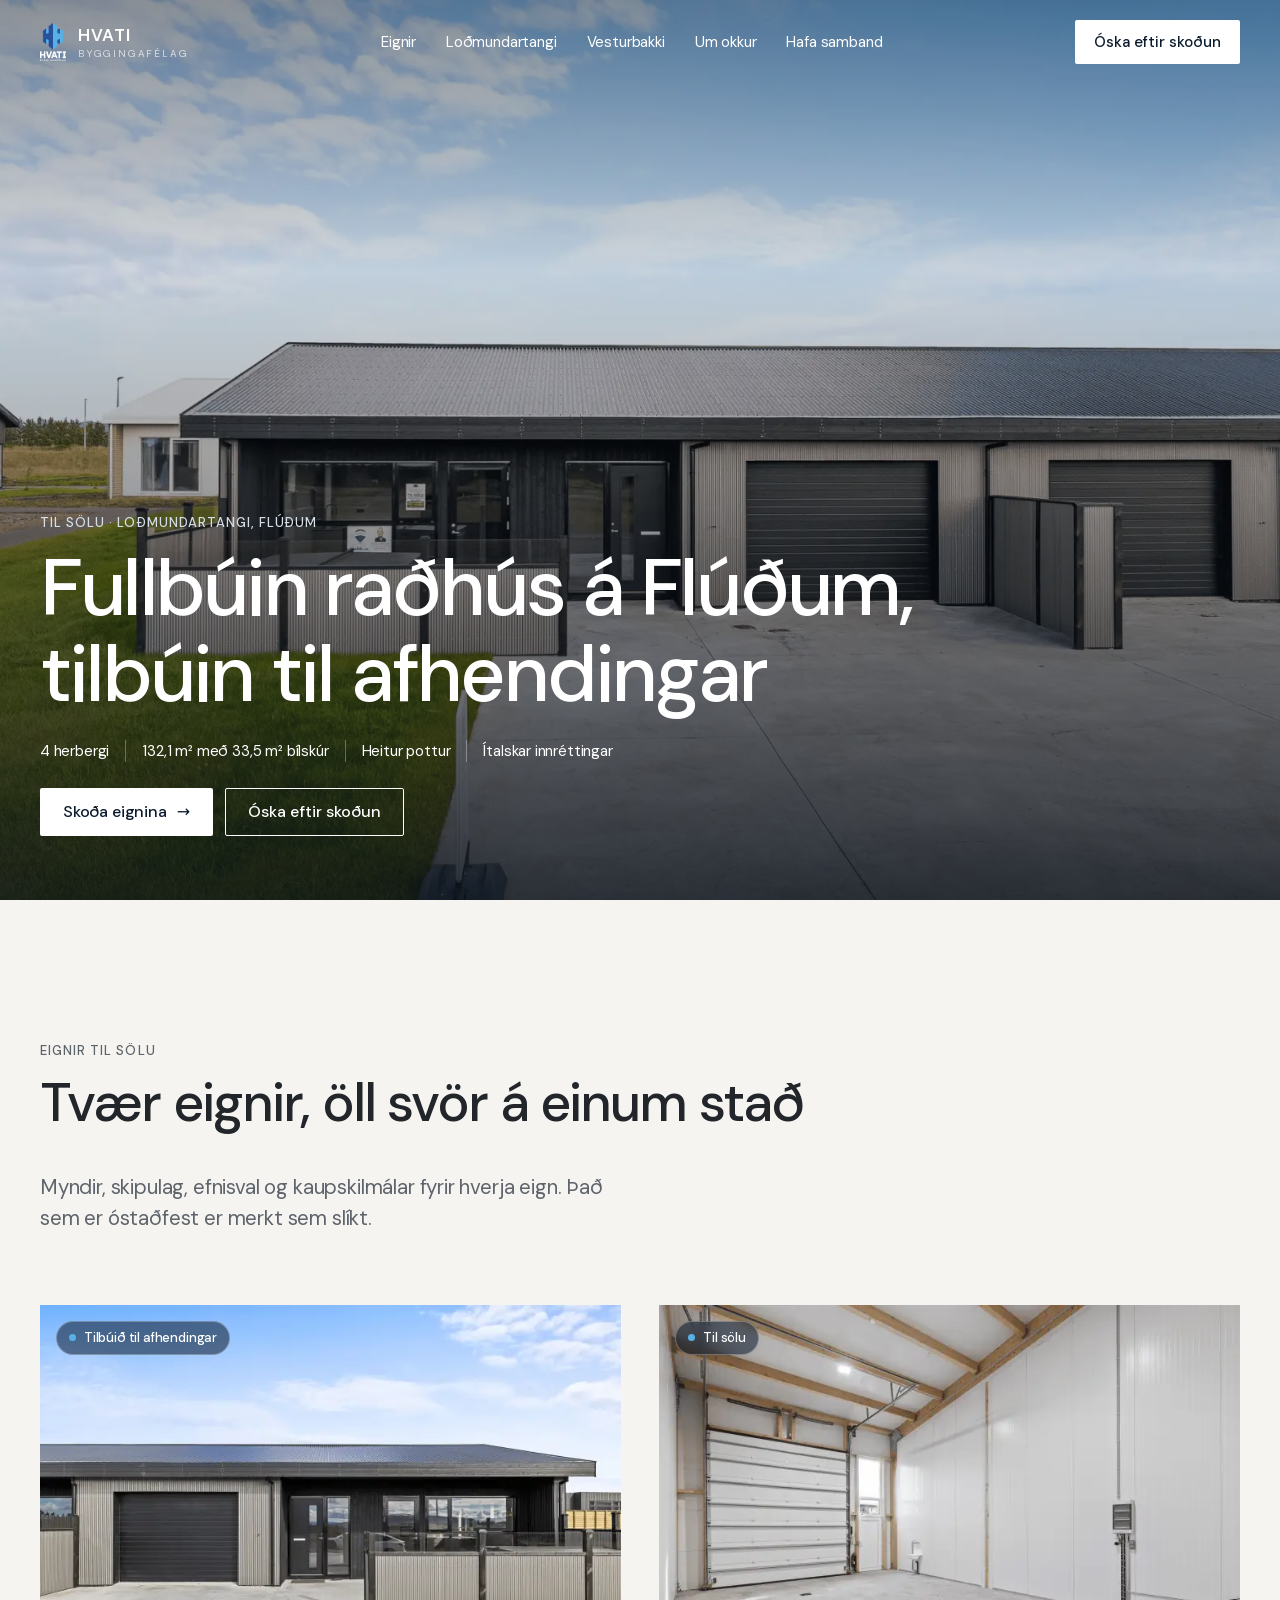
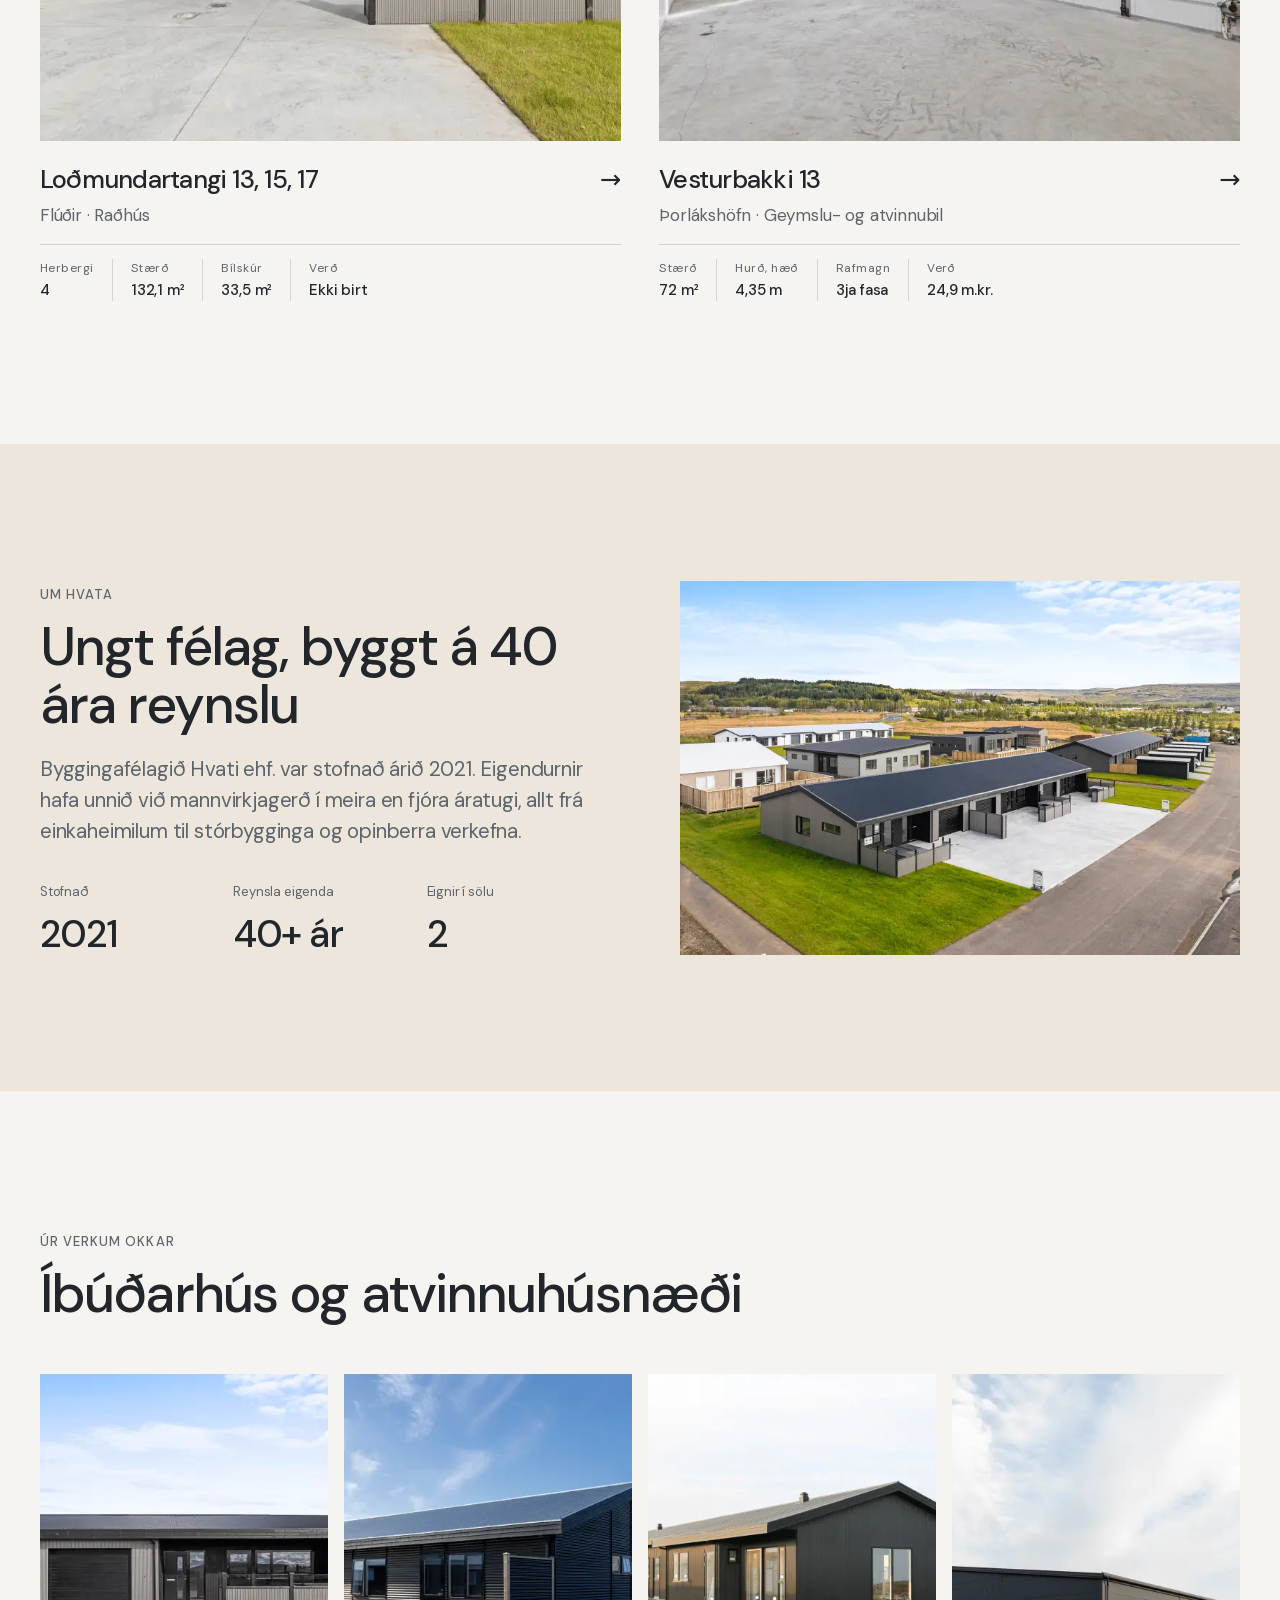
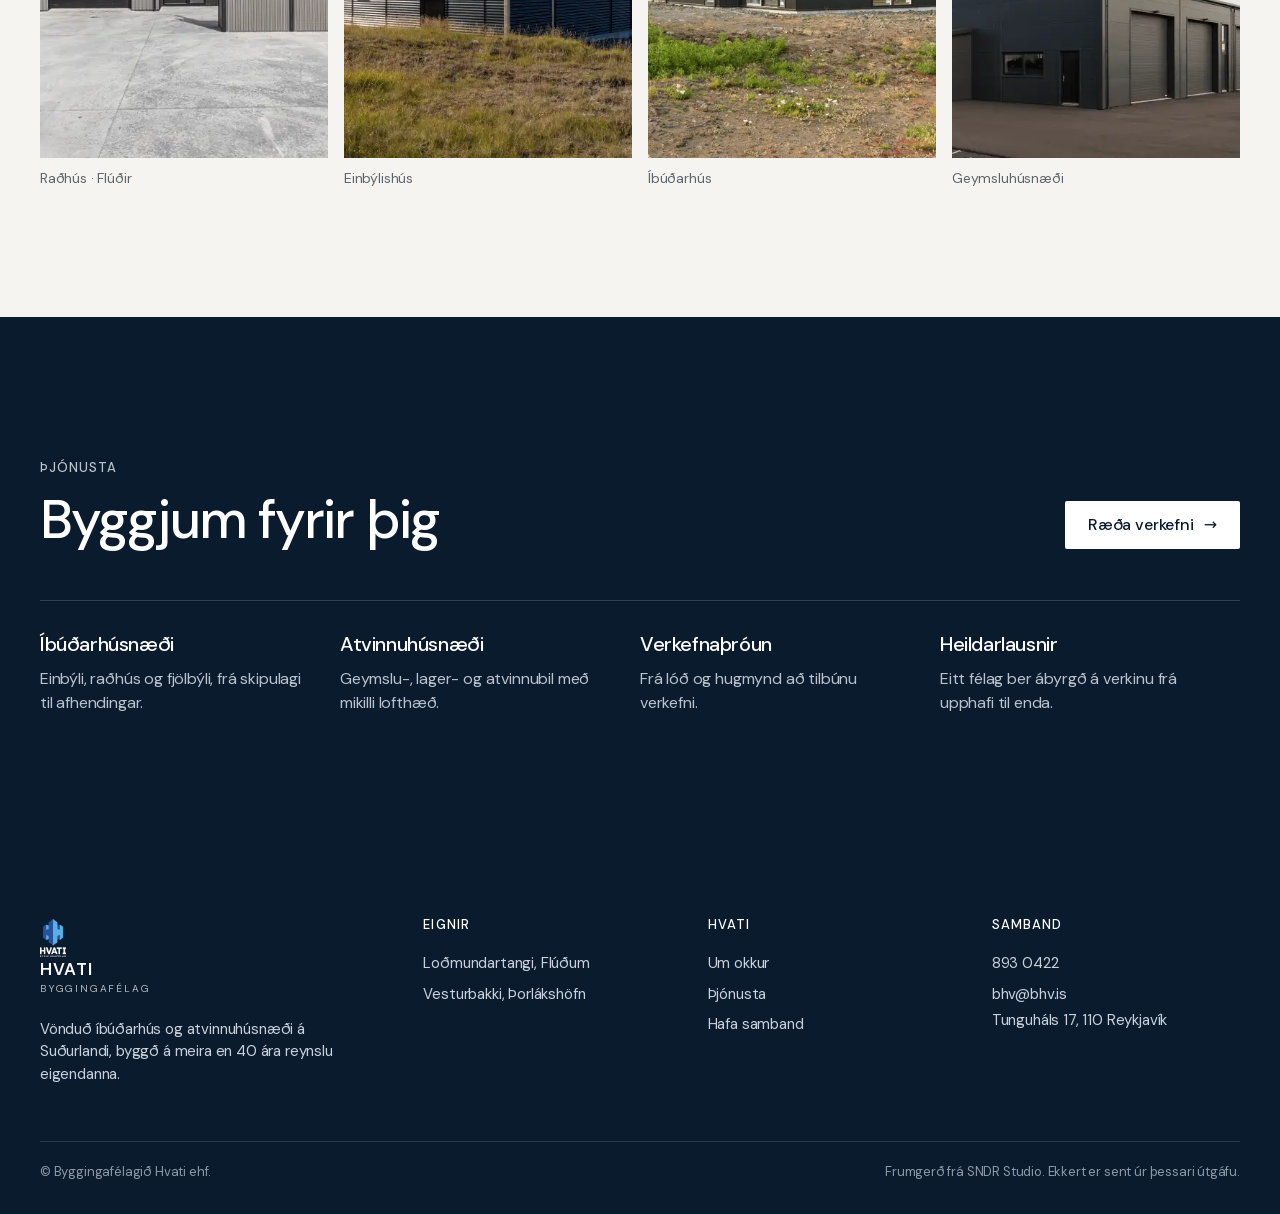
==== index.html @ 600dba62 "Deploy 23906bf (noindex preview)" ====
<!doctype html>
<html lang="is" class="no-js">
<head>
<meta charset="utf-8">
<meta name="viewport" content="width=device-width, initial-scale=1">
<title>Byggingafélagið Hvati | Raðhús á Flúðum og atvinnubil í Þorlákshöfn</title>
<meta name="description" content="Fullbúin raðhús á Flúðum, tilbúin til afhendingar, og geymslu- og atvinnubil í Þorlákshöfn. Byggingafélagið Hvati byggir á meira en 40 ára reynslu.">
<meta name="robots" content="noindex, nofollow">
<meta name="theme-color" content="#0B1B2E">
<link rel="icon" href="favicon.png">
<link rel="preload" href="fonts/dmsans.woff2" as="font" type="font/woff2" crossorigin>
<script>(function () {
  var root = document.documentElement;
  function set(v) { if (root.getAttribute('data-input') !== v) root.setAttribute('data-input', v); }
  addEventListener('pointerdown', function () { set('pointer'); }, true);
  addEventListener('keydown', function (e) {
    if (e.key === 'Shift' || e.key === 'Control' || e.key === 'Alt' || e.key === 'Meta') return;
    set('key');
  }, true);
})();</script>
<link rel="stylesheet" href="assets/site.css">
<script src="assets/site.js" defer></script>
</head>
<body>
<a class="skip" href="#main">Fara í efni</a>
<header class="hdr">
  <div class="wrap">
    <a class="brand" href="" aria-label="Byggingafélagið Hvati, forsíða"><img src="img/logo.png" width="26" height="38" alt=""><div><b>HVATI</b><span>BYGGINGAFÉLAG</span></div></a>
    <nav class="nav" aria-label="Aðalvalmynd"><a href="#eignir">Eignir</a><a href="lodmundartangi/">Loðmundartangi</a><a href="vesturbakki/">Vesturbakki</a><a href="#um">Um okkur</a><a href="hafa-samband/">Hafa samband</a></nav>
    <button class="btn btn--primary hdr-cta" type="button" data-request="">Óska eftir skoðun</button>
    <button class="burger" type="button" aria-label="Opna valmynd" aria-expanded="false" aria-controls="menu"><i></i></button>
  </div>
</header>
<div class="menu" id="menu" tabindex="-1" role="dialog" aria-modal="true" aria-label="Valmynd">
  <button class="close" type="button" aria-label="Loka valmynd">×</button>
  <a href="#eignir">Eignir</a>
  <a href="lodmundartangi/">Loðmundartangi</a>
  <a href="vesturbakki/">Vesturbakki</a>
  <a href="#um">Um okkur</a>
  <a href="hafa-samband/">Hafa samband</a>
  <button class="btn btn--light" type="button" data-request="">Óska eftir skoðun <span class="arr" aria-hidden="true">→</span></button>
</div>
<main id="main">
  <section class="hero">
    <div class="hero__img"><img src="img/lod-front-air.webp" srcset="img/lod-front-air-800.webp 800w, img/lod-front-air.webp 1600w" sizes="100vw" width="1600" height="1067" alt="Raðhúsin við Loðmundartanga á Flúðum, séð úr lofti" fetchpriority="high"></div>
    <div class="wrap">
      <p class="eyebrow rise">Til sölu · Loðmundartangi, Flúðum</p>
      <h1 class="title t-xl rise">Fullbúin raðhús á Flúðum, tilbúin til afhendingar</h1>
      <ul class="facts rise"><li>4 herbergi</li><li>132,1 m² með 33,5 m² bílskúr</li><li>Heitur pottur</li><li>Ítalskar innréttingar</li></ul>
      <div class="ctas rise"><a class="btn btn--light" href="lodmundartangi/">Skoða eignina <span class="arr" aria-hidden="true">→</span></a><button class="btn btn--line" type="button" data-request="lod">Óska eftir skoðun</button></div>
    </div>
  </section>

  <section class="section" id="eignir">
    <div class="wrap">
      <div class="head" data-reveal><div><p class="eyebrow">Eignir til sölu</p><h2 class="title t-l">Tvær eignir, öll svör á einum stað</h2></div><p class="lede" style="max-width:28em">Myndir, skipulag, efnisval og kaupskilmálar fyrir hverja eign. Það sem er óstaðfest er merkt sem slíkt.</p></div>
      <div class="cards">
        <a class="card" href="lodmundartangi/" data-reveal>
          <div class="card__img"><img src="img/lod-front.webp" srcset="img/lod-front-800.webp 800w, img/lod-front.webp 1600w" sizes="(min-width:900px) 50vw, 100vw" width="1600" height="1067" alt="Framhlið raðhúsanna við Loðmundartanga" loading="lazy" decoding="async"><span class="status">Tilbúið til afhendingar</span></div>
          <h3>Loðmundartangi 13, 15, 17 <span class="arr" aria-hidden="true">→</span></h3><p class="where">Flúðir · Raðhús</p>
          <dl class="factrow"><div><dt>Herbergi</dt><dd>4</dd></div><div><dt>Stærð</dt><dd>132,1 m²</dd></div><div><dt>Bílskúr</dt><dd>33,5 m²</dd></div><div><dt>Verð</dt><dd>Ekki birt</dd></div></dl>
        </a>
        <a class="card" href="vesturbakki/" data-reveal>
          <div class="card__img"><img src="img/vest-door.webp" srcset="img/vest-door-800.webp 800w, img/vest-door.webp 1600w" sizes="(min-width:900px) 50vw, 100vw" width="1600" height="1067" alt="Rýmið í Vesturbakka 13 með innkeyrsluhurð" loading="lazy" decoding="async"><span class="status">Til sölu</span></div>
          <h3>Vesturbakki 13 <span class="arr" aria-hidden="true">→</span></h3><p class="where">Þorlákshöfn · Geymslu- og atvinnubil</p>
          <dl class="factrow"><div><dt>Stærð</dt><dd>72 m²</dd></div><div><dt>Hurð, hæð</dt><dd>4,35 m</dd></div><div><dt>Rafmagn</dt><dd>3ja fasa</dd></div><div><dt>Verð</dt><dd>24,9 m.kr.</dd></div></dl>
        </a>
      </div>
    </div>
  </section>

  <section class="section section--sand" id="um">
    <div class="wrap split">
      <div data-reveal>
        <p class="eyebrow">Um Hvata</p>
        <h2 class="title t-l" style="margin:12px 0 20px">Ungt félag, byggt á 40 ára reynslu</h2>
        <p class="lede">Byggingafélagið Hvati ehf. var stofnað árið 2021. Eigendurnir hafa unnið við mannvirkjagerð í meira en fjóra áratugi, allt frá einkaheimilum til stórbygginga og opinberra verkefna.</p>
        <dl class="stats"><div><dt>Stofnað</dt><dd>2021</dd></div><div><dt>Reynsla eigenda</dt><dd>40+ ár</dd></div><div><dt>Eignir í sölu</dt><dd>2</dd></div></dl>
      </div>
      <div data-reveal><img src="img/lod-row-air.webp" srcset="img/lod-row-air-800.webp 800w, img/lod-row-air.webp 1600w" sizes="(min-width:900px) 50vw, 100vw" width="1600" height="1067" alt="Raðhúsaröðin við Loðmundartanga og Flúðir í bakgrunni" loading="lazy" decoding="async"></div>
    </div>
  </section>

  <section class="section">
    <div class="wrap">
      <div class="head" data-reveal><div><p class="eyebrow">Úr verkum okkar</p><h2 class="title t-l">Íbúðarhús og atvinnuhúsnæði</h2></div></div>
      <div class="strip">
        <figure data-reveal><img src="img/lod-front-wide.webp" srcset="img/lod-front-wide-800.webp 800w, img/lod-front-wide.webp 1600w" sizes="(min-width:900px) 25vw, 50vw" width="1600" height="1067" alt="Raðhús við Loðmundartanga, Flúðum" loading="lazy" decoding="async"><figcaption>Raðhús · Flúðir</figcaption></figure>
        <figure data-reveal><img src="img/verk-einbyli.webp" srcset="img/verk-einbyli-800.webp 800w, img/verk-einbyli.webp 1600w" sizes="(min-width:900px) 25vw, 50vw" width="1600" height="1067" alt="Einbýlishús klætt dökkri bárujárnsklæðningu" loading="lazy" decoding="async"><figcaption>Einbýlishús</figcaption></figure>
        <figure data-reveal><img src="img/verk-einbyli-2.webp" srcset="img/verk-einbyli-2-800.webp 800w, img/verk-einbyli-2.webp 1600w" sizes="(min-width:900px) 25vw, 50vw" width="1600" height="1067" alt="Íbúðarhús á einni hæð" loading="lazy" decoding="async"><figcaption>Íbúðarhús</figcaption></figure>
        <figure data-reveal><img src="img/verk-geymsla.webp" srcset="img/verk-geymsla-800.webp 800w, img/verk-geymsla.webp 1600w" sizes="(min-width:900px) 25vw, 50vw" width="1600" height="1067" alt="Geymsluhúsnæði með innkeyrsluhurðum" loading="lazy" decoding="async"><figcaption>Geymsluhúsnæði</figcaption></figure>
      </div>
    </div>
  </section>

  <section class="section section--ink" id="thjonusta">
    <div class="wrap">
      <div class="head" data-reveal><div><p class="eyebrow">Þjónusta</p><h2 class="title t-l">Byggjum fyrir þig</h2></div><a class="btn btn--light" href="hafa-samband/?erindi=byggja">Ræða verkefni <span class="arr" aria-hidden="true">→</span></a></div>
      <div class="svc">
        <div data-reveal><h3>Íbúðarhúsnæði</h3><p>Einbýli, raðhús og fjölbýli, frá skipulagi til afhendingar.</p></div>
        <div data-reveal><h3>Atvinnuhúsnæði</h3><p>Geymslu-, lager- og atvinnubil með mikilli lofthæð.</p></div>
        <div data-reveal><h3>Verkefnaþróun</h3><p>Frá lóð og hugmynd að tilbúnu verkefni.</p></div>
        <div data-reveal><h3>Heildarlausnir</h3><p>Eitt félag ber ábyrgð á verkinu frá upphafi til enda.</p></div>
      </div>
    </div>
  </section>
</main>
<footer class="ftr">
  <div class="wrap">
    <div class="grid">
      <div><a class="brand" href="" style="color:#fff"><img src="img/logo.png" width="26" height="38" alt=""><div><b>HVATI</b><span>BYGGINGAFÉLAG</span></div></a>
        <p style="margin:18px 0 0;max-width:22em">Vönduð íbúðarhús og atvinnuhúsnæði á Suðurlandi, byggð á meira en 40 ára reynslu eigendanna.</p></div>
      <div><h4>Eignir</h4><ul><li><a href="lodmundartangi/">Loðmundartangi, Flúðum</a></li><li><a href="vesturbakki/">Vesturbakki, Þorlákshöfn</a></li></ul></div>
      <div><h4>Hvati</h4><ul><li><a href="#um">Um okkur</a></li><li><a href="#thjonusta">Þjónusta</a></li><li><a href="hafa-samband/">Hafa samband</a></li></ul></div>
      <div><h4>Samband</h4><ul><li><a href="tel:+3548930422">893 0422</a></li><li><a href="mailto:bhv@bhv.is">bhv@bhv.is</a></li><li>Tunguháls 17, 110 Reykjavík</li></ul></div>
    </div>
    <div class="legal"><span>© Byggingafélagið Hvati ehf.</span><span>Frumgerð frá SNDR Studio. Ekkert er sent úr þessari útgáfu.</span></div>
  </div>
</footer>

<dialog class="sheet" id="sheet" aria-labelledby="sheet-t" tabindex="-1">
  <div class="sheet__in">
    <div class="sheet__top"><div><p class="eyebrow">Skoðun</p><h2 id="sheet-t">Óska eftir skoðun</h2></div><button class="x" type="button" aria-label="Loka">×</button></div>
    <form class="form" novalidate>
      <div class="fld"><label for="rq-unit">Eign</label><select id="rq-unit" name="eign"><option value="lod-13">Loðmundartangi 13, Flúðum</option><option value="lod-15">Loðmundartangi 15, Flúðum</option><option value="lod-17">Loðmundartangi 17, Flúðum</option><option value="lod">Loðmundartangi, hvaða hús sem er</option><option value="vest">Vesturbakki 13, Þorlákshöfn</option></select></div>
      <fieldset class="seg"><legend>Hvaða dagar henta?</legend><label><input type="radio" name="dagar" value="Virka daga"><span>Virka daga</span></label><label><input type="radio" name="dagar" value="Um helgi"><span>Um helgi</span></label><label><input type="radio" name="dagar" value="Skiptir ekki máli" checked><span>Skiptir ekki máli</span></label></fieldset>
      <fieldset class="seg"><legend>Hvaða tími dags?</legend><label><input type="radio" name="timi" value="Fyrir hádegi"><span>Fyrir hádegi</span></label><label><input type="radio" name="timi" value="Eftir hádegi" checked><span>Eftir hádegi</span></label><label><input type="radio" name="timi" value="Síðdegis"><span>Síðdegis</span></label></fieldset>
      <div class="row2">
        <div class="fld"><label for="rq-name">Nafn</label><input id="rq-name" name="nafn" autocomplete="name" required></div>
        <div class="fld"><label for="rq-contact">Sími eða netfang</label><input id="rq-contact" name="samband" autocomplete="email" required></div>
      </div>
      <div class="fld"><label for="rq-msg">Athugasemd (valfrjálst)</label><textarea id="rq-msg" name="athugasemd" rows="3"></textarea></div>
      <p class="note">Hvati hefur samband og staðfestir tíma. Engin bókun verður til fyrr en tíminn er staðfestur.</p>
      <button class="btn btn--primary" type="submit">Senda ósk um skoðun <span class="arr" aria-hidden="true">→</span></button>
    </form>
    <div class="done" hidden tabindex="-1" role="status"><h3>Takk fyrir.</h3><p>Þetta er frumgerð. Fyrirspurnin var ekki send.</p></div>
  </div>
</dialog>
</body>
</html>
---- assets/site.css ----
@font-face{font-family:"DM Sans";src:url("../fonts/dmsans.woff2") format("woff2");font-weight:300 700;font-display:swap}
:root{
  --ink:#0B1B2E;--ink-2:#13283F;--blue:#58B0E4;--blue-d:#27519A;
  --paper:#F6F4F0;--sand:#ECE6DC;--text:#22262B;--muted:#5E646B;
  --ease:cubic-bezier(.2,.7,.1,1);--d1:240ms;--d2:640ms;--d3:1100ms;
  --g:20px;--max:1320px;--hdr:72px;
}
@media (min-width:900px){:root{--g:40px;--hdr:84px}}
*,*::before,*::after{box-sizing:border-box}
html{-webkit-text-size-adjust:100%;scroll-padding-top:calc(var(--hdr) + 12px)}
body{margin:0;background:var(--paper);color:var(--text);font:400 17px/1.5 "DM Sans",system-ui,sans-serif;letter-spacing:-.01em;-webkit-font-smoothing:antialiased}
img{display:block;max-width:100%;height:auto}
a{color:inherit}
button{font:inherit;color:inherit}
::selection{background:var(--ink);color:#fff}
.skip{position:absolute;left:-999px;top:8px;background:var(--ink);color:#fff;padding:10px 14px;z-index:100}
.skip:focus{left:8px}
:focus-visible{outline:2px solid var(--blue-d);outline-offset:3px}
html[data-input="pointer"] :focus-visible:not(input):not(textarea):not(select):not([contenteditable="true"]){outline:none}
[tabindex="-1"]:focus{outline:none}

.wrap{max-width:var(--max);margin:0 auto;padding:0 var(--g)}
.eyebrow{font-size:13px;font-weight:500;letter-spacing:.08em;text-transform:uppercase;color:var(--muted)}
.title{font-weight:500;letter-spacing:-.035em;line-height:1.08;margin:0}
.t-xl{font-size:clamp(40px,6.2vw,92px)}
.t-l{font-size:clamp(32px,4.2vw,60px)}
.t-m{font-size:clamp(24px,2.6vw,36px)}
.lede{font-size:clamp(18px,1.6vw,21px);color:var(--muted);max-width:38em}
.section{padding:clamp(72px,10vw,140px) 0}
.section--sand{background:var(--sand)}
.section--ink{background:var(--ink);color:#fff}
.section--ink .eyebrow,.section--ink .lede{color:#B9C3CE}
.hair{border:0;border-top:1px solid currentColor;opacity:.16;margin:0}

/* buttons */
.btn{display:inline-flex;align-items:center;gap:10px;min-height:48px;padding:0 22px;border-radius:2px;border:1px solid transparent;font-weight:500;font-size:16px;text-decoration:none;cursor:pointer;transition:background var(--d1) var(--ease),color var(--d1) var(--ease),border-color var(--d1) var(--ease),transform var(--d1) var(--ease)}
.btn:active{transform:scale(.98)}
.btn--primary{background:var(--ink);color:#fff}
.btn--primary:hover{background:var(--blue-d)}
.btn--light{background:#fff;color:var(--ink)}
.btn--light:hover{background:var(--sand)}
.btn--line{border-color:currentColor;background:transparent}
.btn--line:hover{background:rgba(127,127,127,.12)}
.btn .arr{transition:transform var(--d1) var(--ease)}
.btn:hover .arr{transform:translateX(4px)}

/* header */
.hdr{position:fixed;inset:0 0 auto;z-index:50;height:var(--hdr);color:#fff;transition:background var(--d1) var(--ease),color var(--d1) var(--ease),box-shadow var(--d1) var(--ease)}
.hdr.is-solid,.hdr--solid{background:rgba(246,244,240,.94);color:var(--ink);box-shadow:0 1px 0 rgba(11,27,46,.1);-webkit-backdrop-filter:blur(10px);backdrop-filter:blur(10px)}
.hdr .wrap{height:100%;display:flex;align-items:center;justify-content:space-between;gap:24px}
.brand{display:flex;align-items:center;gap:12px;text-decoration:none;min-height:44px}
.brand img{width:26px;height:auto}
.brand b{font-weight:600;letter-spacing:.06em;font-size:17px}
.brand span{display:block;font-size:10px;letter-spacing:.18em;opacity:.7;margin-top:-2px}
.nav{display:none;gap:30px;align-items:center}
.nav a{text-decoration:none;font-size:15px;position:relative;padding:10px 0}
.nav a::after{content:"";position:absolute;left:0;right:0;bottom:4px;height:1px;background:currentColor;transform:scaleX(0);transform-origin:left;transition:transform var(--d1) var(--ease)}
.nav a:hover::after,.nav a[aria-current="page"]::after{transform:scaleX(1)}
.hdr .btn{min-height:44px;padding:0 18px;font-size:15px}
.hdr:not(.is-solid):not(.hdr--solid) .btn--primary{background:#fff;color:var(--ink)}
.burger{display:inline-grid;place-items:center;width:44px;height:44px;border:0;background:none;cursor:pointer}
.burger i{display:block;width:22px;height:1.5px;background:currentColor;box-shadow:0 7px 0 currentColor,0 -7px 0 currentColor}
.hdr-cta{display:none}
@media (min-width:900px){.nav,.hdr-cta{display:flex}.burger{display:none}}

.menu{position:fixed;inset:0;z-index:60;background:var(--ink);color:#fff;padding:calc(var(--hdr) + 16px) var(--g) 32px;display:flex;flex-direction:column;gap:6px;visibility:hidden;opacity:0;transform:translateY(-12px);transition:opacity var(--d1) var(--ease),transform var(--d2) var(--ease),visibility 0s linear var(--d2)}
.menu.is-open{visibility:visible;opacity:1;transform:none;transition:opacity var(--d1) var(--ease),transform var(--d2) var(--ease)}
.menu a{font-size:30px;font-weight:500;letter-spacing:-.03em;text-decoration:none;padding:8px 0;opacity:0;transform:translateY(10px);transition:opacity var(--d2) var(--ease),transform var(--d2) var(--ease)}
.menu.is-open a{opacity:1;transform:none}
.menu.is-open a:nth-child(2){transition-delay:40ms}.menu.is-open a:nth-child(3){transition-delay:80ms}.menu.is-open a:nth-child(4){transition-delay:120ms}.menu.is-open a:nth-child(5){transition-delay:160ms}
.menu .close{position:absolute;top:calc((var(--hdr) - 44px)/2);right:calc(var(--g) - 10px);width:44px;height:44px;border:0;background:none;color:#fff;font-size:28px;cursor:pointer}
.menu .btn{margin-top:24px;align-self:flex-start}

/* hero */
.hero{position:relative;min-height:100svh;display:flex;align-items:flex-end;color:#fff;overflow:hidden;background:var(--ink)}
.hero__img{position:absolute;inset:0}
.hero__img img{width:100%;height:100%;object-fit:cover;transform:scale(1.06);opacity:0;transition:transform var(--d3) var(--ease),opacity var(--d3) var(--ease)}
.is-ready .hero__img img{transform:none;opacity:1}
.hero::after{content:"";position:absolute;inset:0;background:linear-gradient(0deg,rgba(6,14,24,.82) 0%,rgba(6,14,24,.35) 45%,rgba(6,14,24,.15) 70%,rgba(6,14,24,.45) 100%)}
.hero .wrap{position:relative;z-index:1;width:100%;padding-bottom:clamp(28px,5vw,64px);padding-top:calc(var(--hdr) + 40px)}
.hero .eyebrow{color:#D5DEE7}
.hero h1{margin:14px 0 22px;max-width:13em}
.facts{display:flex;flex-wrap:wrap;gap:8px 0;margin:0 0 26px;padding:0;list-style:none;font-size:15px}
.facts li{padding-right:16px;margin-right:16px;border-right:1px solid rgba(255,255,255,.3)}
.facts li:last-child{border:0}
.hero .ctas{display:flex;flex-wrap:wrap;gap:12px}
.rise{opacity:0;transform:translateY(24px);transition:opacity var(--d2) var(--ease),transform var(--d2) var(--ease)}
.is-ready .rise{opacity:1;transform:none}
.is-ready .rise:nth-child(2){transition-delay:80ms}.is-ready .rise:nth-child(3){transition-delay:160ms}.is-ready .rise:nth-child(4){transition-delay:240ms}.is-ready .rise:nth-child(5){transition-delay:320ms}
.hero--sub{min-height:clamp(560px,86svh,900px)}
.status{display:inline-flex;align-items:center;gap:8px;font-size:13px;font-weight:500;padding:6px 12px;border-radius:99px;background:rgba(255,255,255,.14);border:1px solid rgba(255,255,255,.28)}
.status::before{content:"";width:7px;height:7px;border-radius:50%;background:var(--blue)}
.status--light{background:#fff;border-color:rgba(11,27,46,.14);color:var(--ink)}
.status--light::before{background:#C9A24A}

/* reveal */
[data-reveal]{opacity:0;transform:translateY(28px);transition:opacity var(--d2) var(--ease),transform var(--d2) var(--ease)}
[data-reveal].in{opacity:1;transform:none}
.no-js [data-reveal]{opacity:1;transform:none}
@media (max-width:899px){[data-reveal]{transform:translateY(16px)}}

/* listing cards */
.head{display:flex;flex-wrap:wrap;justify-content:space-between;align-items:flex-end;gap:20px;margin-bottom:clamp(32px,4vw,56px)}
.cards{display:grid;gap:clamp(28px,3vw,40px)}
@media (min-width:900px){.cards{grid-template-columns:1fr 1fr}}
.card{text-decoration:none;display:block}
.card__img{position:relative;overflow:hidden;aspect-ratio:4/3;background:var(--sand)}
.card__img img{width:100%;height:100%;object-fit:cover;transition:transform var(--d2) var(--ease)}
.card:hover .card__img img{transform:scale(1.04)}
.card:active .card__img{transform:scale(.99)}
.card__img .status{position:absolute;left:16px;top:16px;color:#fff;background:rgba(11,27,46,.55);-webkit-backdrop-filter:blur(6px);backdrop-filter:blur(6px)}
.card h3{font-size:clamp(22px,2vw,28px);font-weight:500;letter-spacing:-.03em;margin:20px 0 4px;display:flex;justify-content:space-between;gap:12px}
.card h3 .arr{transition:transform var(--d1) var(--ease)}
.card:hover h3 .arr{transform:translateX(4px)}
.card .where{color:var(--muted);margin:0 0 14px}
.factrow{display:grid;grid-template-columns:repeat(4,auto);justify-content:start;gap:0;border-top:1px solid rgba(11,27,46,.14);padding-top:14px;font-size:15px}
.factrow div{padding-right:18px;margin-right:18px;border-right:1px solid rgba(11,27,46,.14)}
.factrow div:last-child{border:0;margin:0;padding:0}
.factrow dt{font-size:12px;color:var(--muted);letter-spacing:.04em}
.factrow dd{margin:2px 0 0;font-weight:500}
@media (max-width:520px){.factrow{grid-template-columns:1fr 1fr;row-gap:12px}.factrow div:nth-child(2){border:0}}

/* split / proof */
.split{display:grid;gap:40px;align-items:center}
@media (min-width:900px){.split{grid-template-columns:1fr 1fr;gap:80px}}
.stats{display:grid;grid-template-columns:repeat(3,1fr);gap:20px;margin:36px 0 0}
.stats dt{font-size:13px;color:var(--muted)}
.stats dd{margin:4px 0 0;font-size:clamp(28px,3vw,44px);font-weight:500;letter-spacing:-.04em}
.section--ink .stats dt{color:#B9C3CE}
.svc{display:grid;gap:0;margin-top:40px}
@media (min-width:900px){.svc{grid-template-columns:repeat(4,1fr)}}
.svc div{padding:24px 0;border-top:1px solid rgba(255,255,255,.16)}
@media (min-width:900px){.svc div{padding:28px 28px 0 0}}
.svc h3{font-size:20px;font-weight:500;margin:0 0 8px;letter-spacing:-.02em}
.svc p{margin:0;color:#B9C3CE;font-size:16px}
.strip{display:grid;gap:16px;grid-template-columns:repeat(2,1fr)}
@media (min-width:900px){.strip{grid-template-columns:repeat(4,1fr)}}
.strip figure{margin:0}
.strip img{aspect-ratio:3/4;object-fit:cover;width:100%}
.strip figcaption{font-size:14px;color:var(--muted);margin-top:10px}

/* gallery */
.tabs{display:flex;gap:6px;flex-wrap:wrap;position:relative;margin-bottom:24px}
.tab{min-height:44px;padding:0 16px;border:1px solid rgba(11,27,46,.18);background:none;border-radius:99px;cursor:pointer;font-size:15px;transition:background var(--d1) var(--ease),color var(--d1) var(--ease),border-color var(--d1) var(--ease)}
.tab:hover{border-color:var(--ink)}
.tab[aria-selected="true"]{background:var(--ink);color:#fff;border-color:var(--ink)}
.gal{display:grid;gap:10px;grid-template-columns:repeat(2,1fr);transition:opacity var(--d1) var(--ease)}
@media (min-width:900px){.gal{grid-template-columns:repeat(4,1fr);gap:14px}.gal button:first-child{grid-column:span 2;grid-row:span 2}}
.gal.is-swapping{opacity:0}
.gal button{padding:0;border:0;background:var(--sand);cursor:zoom-in;overflow:hidden;aspect-ratio:4/3;display:block;width:100%}
.gal button:first-child{aspect-ratio:auto}
.gal img{width:100%;height:100%;object-fit:cover;transition:transform var(--d2) var(--ease)}
.gal button:hover img{transform:scale(1.04)}
.gal [hidden]{display:none}

.lb{border:0;padding:0;margin:auto;max-width:min(1400px,96vw);max-height:92vh;background:transparent;color:#fff;opacity:0;transform:scale(.98);transition:opacity var(--d1) var(--ease),transform var(--d1) var(--ease),overlay var(--d1) allow-discrete,display var(--d1) allow-discrete}
.lb[open]{opacity:1;transform:none}
@starting-style{.lb[open]{opacity:0;transform:scale(.98)}}
.lb::backdrop{background:rgba(6,14,24,.88)}
.lb img{max-height:84vh;width:auto;margin:0 auto}
.lb figcaption{text-align:center;padding:12px;font-size:15px;color:#D5DEE7}
.lb .lb-x{position:fixed;top:12px;right:12px;width:48px;height:48px;border-radius:50%;border:0;background:rgba(255,255,255,.14);color:#fff;font-size:26px;cursor:pointer}
.lb .lb-nav{position:fixed;top:50%;width:48px;height:48px;border-radius:50%;border:0;background:rgba(255,255,255,.14);color:#fff;font-size:22px;cursor:pointer;transform:translateY(-50%)}
.lb .prev{left:12px}.lb .next{right:12px}

/* plan */
.plan{display:grid;gap:40px}
@media (min-width:1000px){.plan{grid-template-columns:1.25fr 1fr;gap:72px;align-items:start}}
.plan__img{background:#fff;padding:clamp(12px,2vw,28px);position:relative}
.plan__img small{position:absolute;left:16px;bottom:12px;font-size:12px;color:var(--muted)}
.rooms{list-style:none;margin:24px 0 0;padding:0}
.rooms li{padding:16px 0;border-top:1px solid rgba(11,27,46,.14);display:grid;grid-template-columns:150px 1fr;gap:16px}
.rooms b{font-weight:500}
.rooms span{color:var(--muted);font-size:16px}
@media (max-width:520px){.rooms li{grid-template-columns:1fr;gap:2px}}

/* units */
.units{margin-top:40px;border-bottom:1px solid rgba(11,27,46,.14)}
.unit{border-top:1px solid rgba(11,27,46,.14)}
.unit > button{width:100%;min-height:68px;display:grid;grid-template-columns:1fr auto 32px;align-items:center;gap:16px;background:none;border:0;text-align:left;cursor:pointer;padding:12px 0;font-size:clamp(19px,1.8vw,24px);font-weight:500;letter-spacing:-.02em}
.unit > button .pm{width:24px;height:24px;position:relative;justify-self:end}
.unit > button .pm::before,.unit > button .pm::after{content:"";position:absolute;left:4px;right:4px;top:11px;height:1.5px;background:currentColor;transition:transform var(--d2) var(--ease)}
.unit > button .pm::after{transform:rotate(90deg)}
.unit > button[aria-expanded="true"] .pm::after{transform:rotate(0)}
.unit .body{display:grid;grid-template-rows:0fr;transition:grid-template-rows var(--d2) var(--ease)}
.unit .body > div{overflow:hidden}
.unit.is-open .body{grid-template-rows:1fr}
.unit .inner{padding:0 0 24px;display:flex;flex-wrap:wrap;gap:16px 40px;align-items:center;color:var(--muted)}

/* rooms selector (signature) */
.finish{display:grid;gap:32px}
@media (min-width:1000px){.finish{grid-template-columns:1.4fr 1fr;gap:64px;align-items:center}}
.finish__photo{position:relative;aspect-ratio:4/3;overflow:hidden;background:var(--sand)}
.finish__photo img{position:absolute;inset:0;width:100%;height:100%;object-fit:cover;opacity:0;transform:scale(1.03);transition:opacity var(--d2) var(--ease),transform var(--d3) var(--ease)}
.finish__photo img.on{opacity:1;transform:none}
.finish__photo figcaption{position:absolute;left:14px;bottom:14px;background:rgba(11,27,46,.6);color:#fff;font-size:13px;padding:6px 10px;border-radius:2px}
.roomtabs{display:flex;gap:6px;flex-wrap:wrap;margin:20px 0 24px}
.spec{list-style:none;margin:0;padding:0;transition:opacity var(--d1) var(--ease),transform var(--d1) var(--ease)}
.spec.is-swapping{opacity:0;transform:translateY(8px)}
.spec li{display:grid;grid-template-columns:120px 1fr;gap:14px;padding:14px 0;border-top:1px solid rgba(11,27,46,.14)}
.spec li span:first-child{color:var(--muted);font-size:15px}
.spec li span:last-child{font-weight:500}
.src{font-size:13px;color:var(--muted);margin-top:16px}

/* dims table */
.dims{width:100%;border-collapse:collapse;margin-top:24px;font-size:17px}
.dims th,.dims td{text-align:left;padding:14px 0;border-top:1px solid rgba(11,27,46,.14);vertical-align:top}
.dims th{font-weight:400;color:var(--muted);width:46%}
.dims td{font-weight:500}
.dims .unk{color:#8A6D1E;font-weight:500}
.price{font-size:clamp(32px,3.6vw,52px);font-weight:500;letter-spacing:-.04em;margin:8px 0 0}

/* door drawing */
.door{background:#fff;padding:24px}
.door svg{width:100%;height:auto}

/* terms + location */
.terms{max-width:46em}
.terms p{margin:0 0 12px}
.loc{display:grid;gap:32px}
@media (min-width:900px){.loc{grid-template-columns:1fr 1fr;gap:72px;align-items:center}}
.loc img{aspect-ratio:3/2;object-fit:cover;width:100%}

/* contact */
.contact{display:grid;gap:48px}
@media (min-width:1000px){.contact{grid-template-columns:1fr 1.2fr;gap:96px}}
.addr{font-style:normal;display:grid;gap:18px;margin-top:32px}
.addr a{font-size:20px;font-weight:500;text-decoration:none}
.addr small{display:block;color:var(--muted);font-size:13px}

/* forms */
.form{display:grid;gap:18px}
.seg{display:flex;flex-wrap:wrap;gap:8px;border:0;padding:0;margin:0}
.seg legend{font-size:14px;color:var(--muted);margin-bottom:10px;padding:0}
.seg label{position:relative}
.seg input{position:absolute;opacity:0;inset:0;margin:0;cursor:pointer}
.seg span{display:inline-flex;align-items:center;min-height:44px;padding:0 16px;border:1px solid rgba(11,27,46,.2);border-radius:99px;font-size:15px;transition:background var(--d1) var(--ease),color var(--d1) var(--ease),border-color var(--d1) var(--ease)}
.seg input:checked + span{background:var(--ink);color:#fff;border-color:var(--ink)}
.seg input:focus-visible + span{outline:2px solid var(--blue-d);outline-offset:3px}
.fld{display:grid;gap:6px}
.fld label{font-size:14px;color:var(--muted)}
.fld input,.fld select,.fld textarea{font:inherit;font-size:17px;min-height:50px;padding:12px 14px;border:1px solid rgba(11,27,46,.22);border-radius:2px;background:#fff;color:var(--text);transition:border-color var(--d1) var(--ease)}
.fld textarea{min-height:110px;resize:vertical}
.fld input:focus,.fld select:focus,.fld textarea:focus{border-color:var(--ink);outline:2px solid var(--blue-d);outline-offset:1px}
.row2{display:grid;gap:18px}
@media (min-width:640px){.row2{grid-template-columns:1fr 1fr}}
.branch{display:grid;gap:18px}
.branch[hidden]{display:none}
.note{font-size:14px;color:var(--muted);margin:0}
.done{padding:28px;background:var(--sand);border-radius:2px}
.done h3{margin:0 0 6px;font-size:22px;font-weight:500}
.done p{margin:0;color:var(--muted)}

/* request sheet */
.sheet{position:fixed;inset:0 0 0 auto;margin:0;height:100dvh;max-height:none;width:min(520px,100vw);max-width:100vw;border:0;padding:0;background:var(--paper);color:var(--text);transform:translateX(100%);transition:transform var(--d2) var(--ease),overlay var(--d2) allow-discrete,display var(--d2) allow-discrete}
.sheet[open]{transform:none}
@starting-style{.sheet[open]{transform:translateX(100%)}}
.sheet::backdrop{background:rgba(6,14,24,0);transition:background var(--d2) var(--ease),overlay var(--d2) allow-discrete,display var(--d2) allow-discrete}
.sheet[open]::backdrop{background:rgba(6,14,24,.5)}
@starting-style{.sheet[open]::backdrop{background:rgba(6,14,24,0)}}
.sheet__in{height:100%;overflow:auto;padding:28px var(--g) 40px;display:grid;align-content:start;gap:22px}
.sheet__top{display:flex;justify-content:space-between;align-items:flex-start;gap:16px}
.sheet__top h2{font-size:28px;font-weight:500;letter-spacing:-.03em;margin:4px 0 0}
.sheet .x{width:44px;height:44px;border:1px solid rgba(11,27,46,.18);border-radius:50%;background:none;font-size:22px;cursor:pointer;flex:none}
@media (max-width:639px){
  .sheet{inset:auto 0 0 0;width:100vw;height:auto;max-height:92dvh;border-radius:14px 14px 0 0;transform:translateY(100%)}
  @starting-style{.sheet[open]{transform:translateY(100%)}}
  .sheet__in{max-height:92dvh}
}

/* footer */
.ftr{background:var(--ink);color:#C9D2DC;padding:72px 0 32px;font-size:15px}
.ftr .grid{display:grid;gap:36px}
@media (min-width:900px){.ftr .grid{grid-template-columns:1.4fr 1fr 1fr 1fr}}
.ftr h4{color:#fff;font-size:13px;letter-spacing:.08em;text-transform:uppercase;font-weight:500;margin:0 0 14px}
.ftr a{text-decoration:none;display:inline-block;padding:4px 0}
.ftr a:hover{color:#fff}
.ftr ul{list-style:none;margin:0;padding:0}
.ftr .legal{margin-top:56px;padding-top:20px;border-top:1px solid rgba(255,255,255,.12);display:flex;flex-wrap:wrap;justify-content:space-between;gap:12px;font-size:13px;color:#8D99A6}
.proto{background:#C9A24A;color:#1A1405;font-size:13px;text-align:center;padding:8px var(--g)}

@media (prefers-reduced-motion:reduce){
  *,*::before,*::after{transition-duration:1ms!important;animation-duration:1ms!important}
  .hero__img img{transform:none}
  [data-reveal],.rise{transform:none}
  .finish__photo img{transform:none}
}
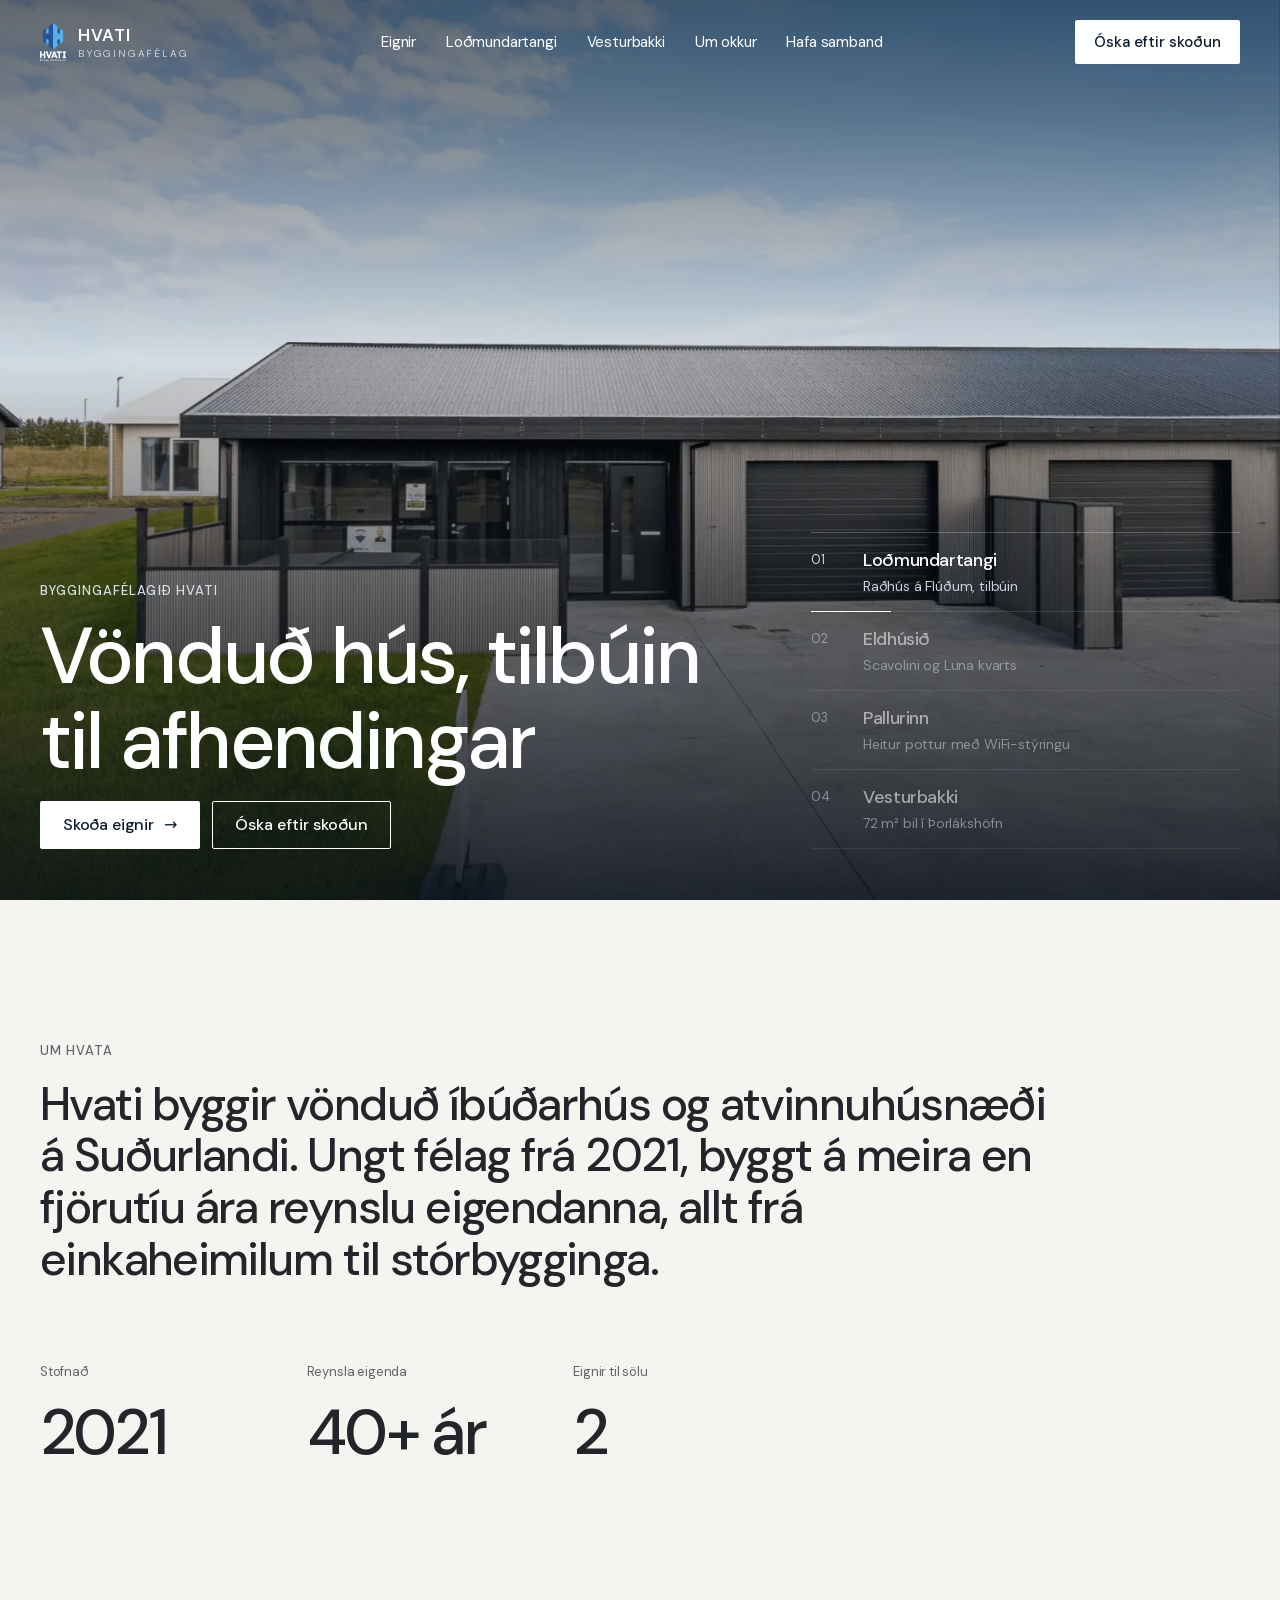
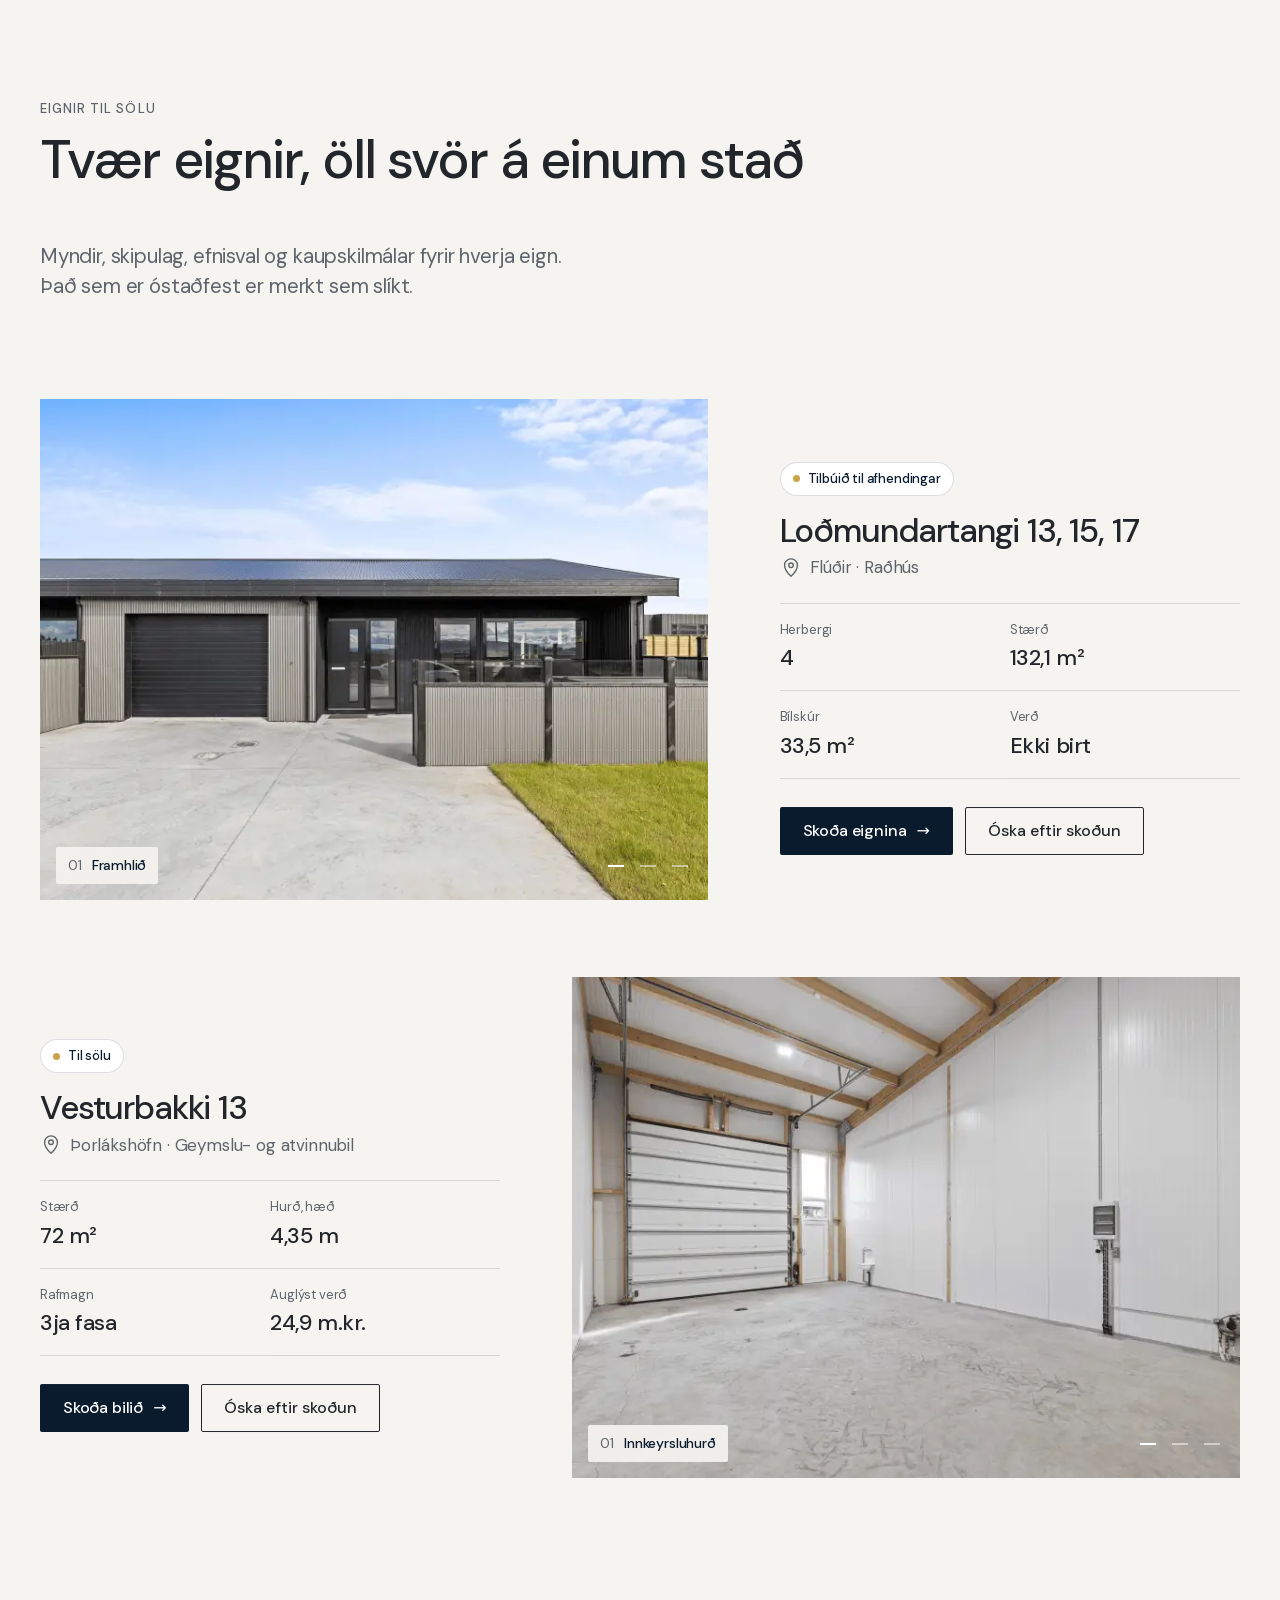
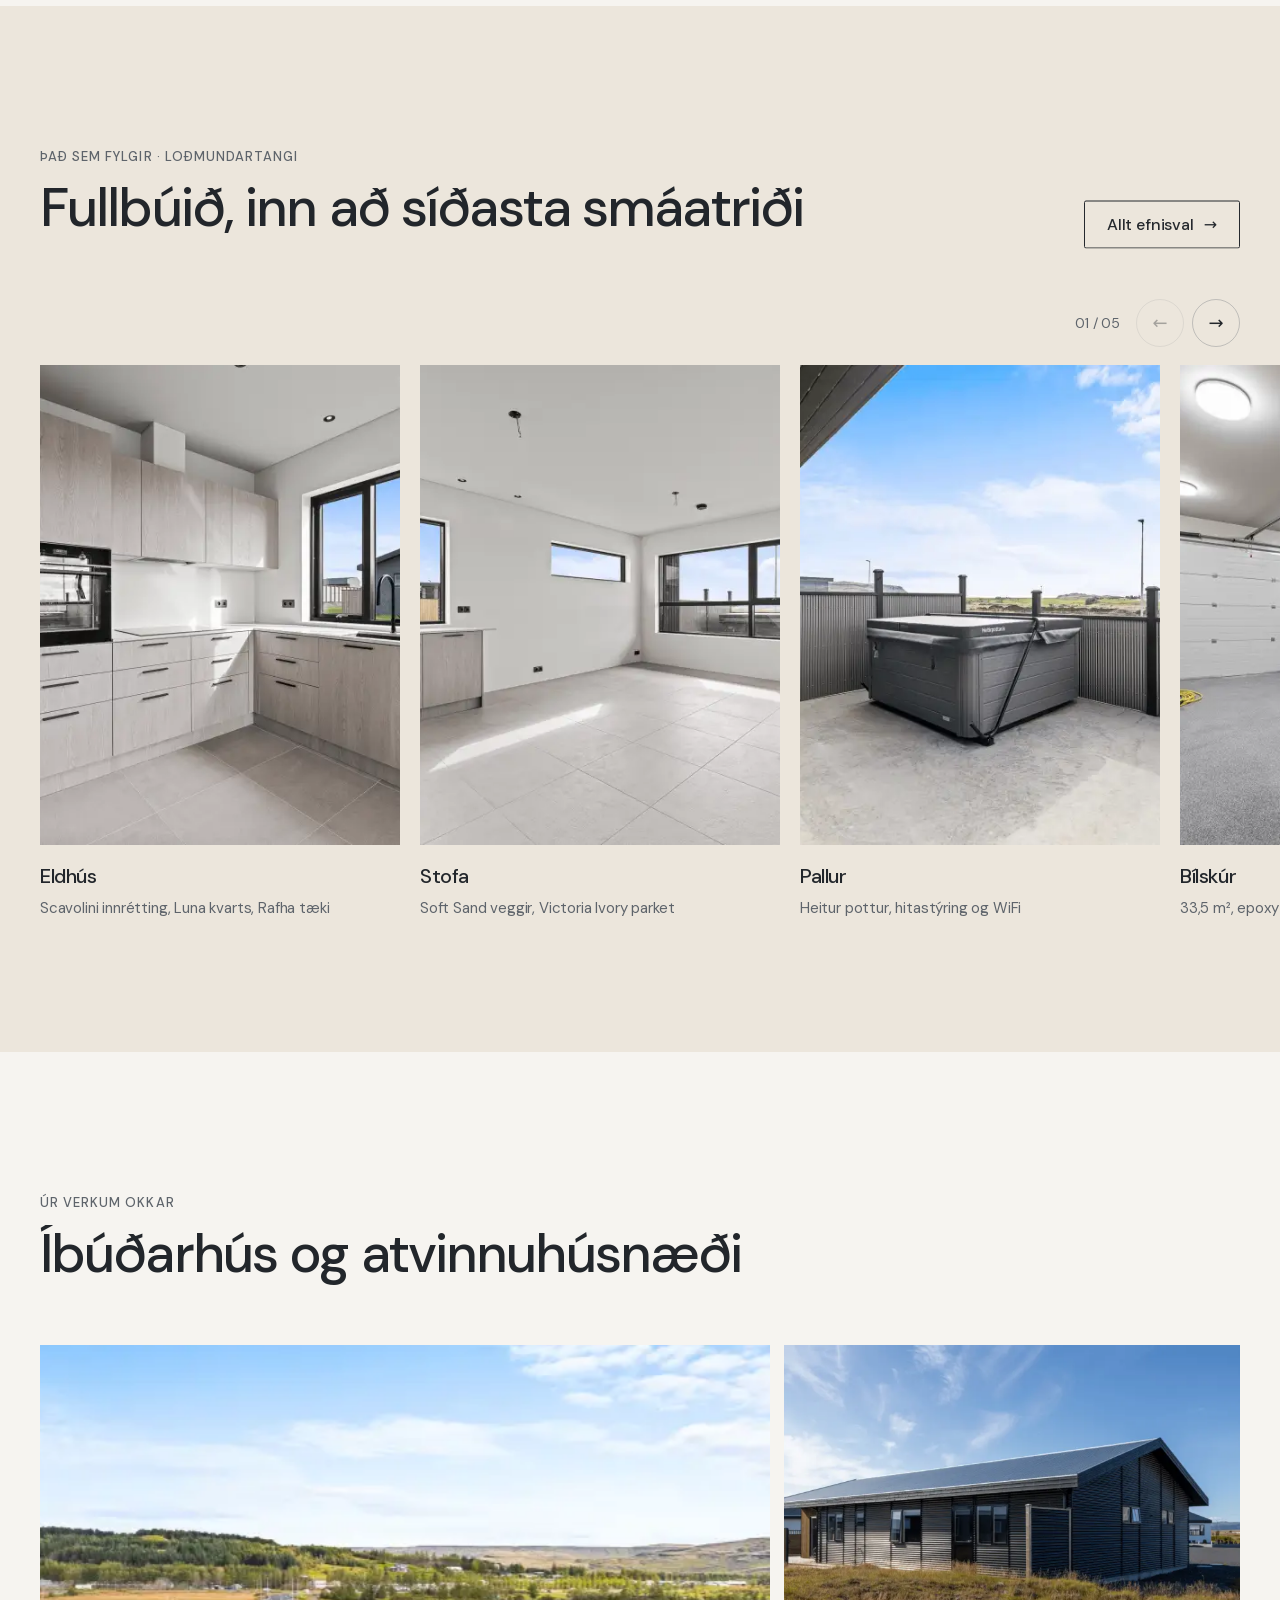
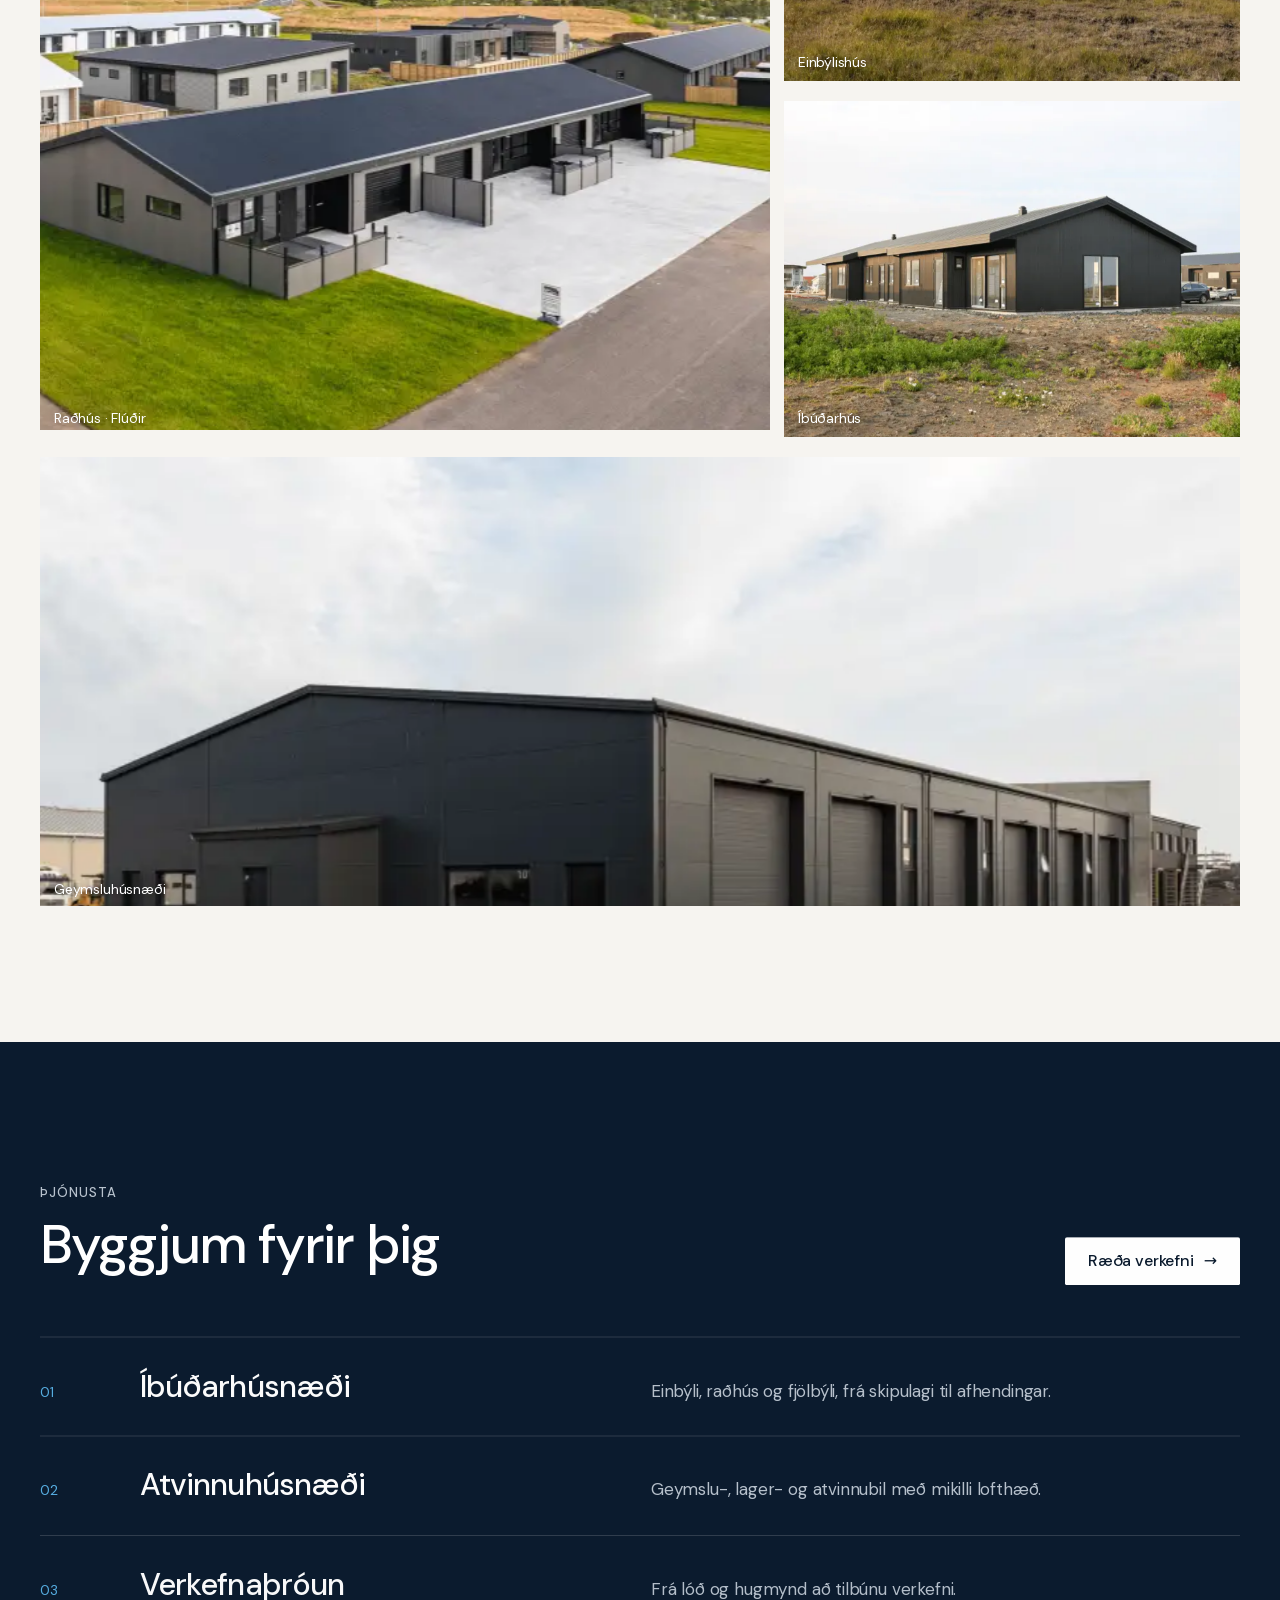
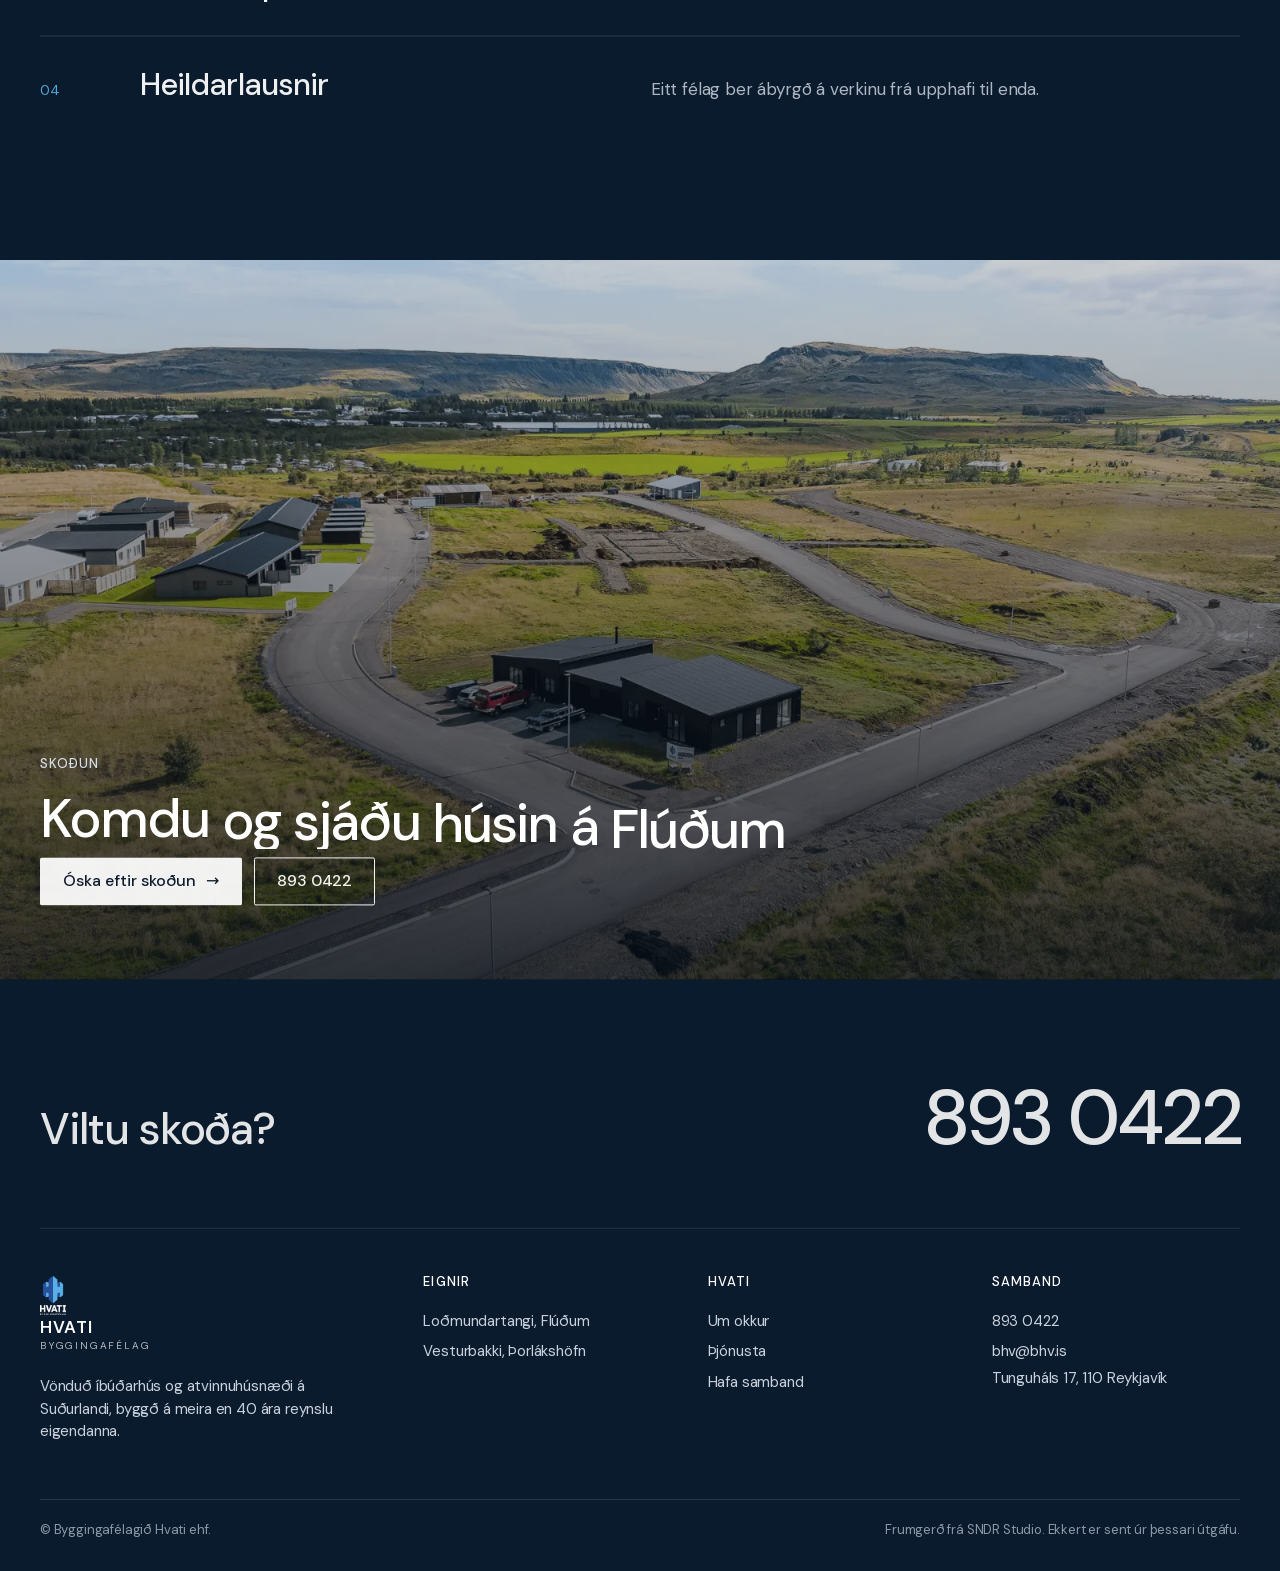
==== commit 39bcfa8f: "Deploy 1622001 (noindex preview)" ====
--- a/index.html
+++ b/index.html
@@ -19,6 +19,8 @@
   }, true);
 })();</script>
 <link rel="stylesheet" href="assets/site.css">
+<script src="assets/vendor/gsap.min.js" defer></script>
+<script src="assets/vendor/ScrollTrigger.min.js" defer></script>
 <script src="assets/site.js" defer></script>
 </head>
 <body>
@@ -41,72 +43,143 @@
   <button class="btn btn--light" type="button" data-request="">Óska eftir skoðun <span class="arr" aria-hidden="true">→</span></button>
 </div>
 <main id="main">
-  <section class="hero">
-    <div class="hero__img"><img src="img/lod-front-air.webp" srcset="img/lod-front-air-800.webp 800w, img/lod-front-air.webp 1600w" sizes="100vw" width="1600" height="1067" alt="Raðhúsin við Loðmundartanga á Flúðum, séð úr lofti" fetchpriority="high"></div>
-    <div class="wrap">
-      <p class="eyebrow rise">Til sölu · Loðmundartangi, Flúðum</p>
-      <h1 class="title t-xl rise">Fullbúin raðhús á Flúðum, tilbúin til afhendingar</h1>
-      <ul class="facts rise"><li>4 herbergi</li><li>132,1 m² með 33,5 m² bílskúr</li><li>Heitur pottur</li><li>Ítalskar innréttingar</li></ul>
-      <div class="ctas rise"><a class="btn btn--light" href="lodmundartangi/">Skoða eignina <span class="arr" aria-hidden="true">→</span></a><button class="btn btn--line" type="button" data-request="lod">Óska eftir skoðun</button></div>
-    </div>
-  </section>
-
-  <section class="section" id="eignir">
-    <div class="wrap">
-      <div class="head" data-reveal><div><p class="eyebrow">Eignir til sölu</p><h2 class="title t-l">Tvær eignir, öll svör á einum stað</h2></div><p class="lede" style="max-width:28em">Myndir, skipulag, efnisval og kaupskilmálar fyrir hverja eign. Það sem er óstaðfest er merkt sem slíkt.</p></div>
-      <div class="cards">
-        <a class="card" href="lodmundartangi/" data-reveal>
-          <div class="card__img"><img src="img/lod-front.webp" srcset="img/lod-front-800.webp 800w, img/lod-front.webp 1600w" sizes="(min-width:900px) 50vw, 100vw" width="1600" height="1067" alt="Framhlið raðhúsanna við Loðmundartanga" loading="lazy" decoding="async"><span class="status">Tilbúið til afhendingar</span></div>
-          <h3>Loðmundartangi 13, 15, 17 <span class="arr" aria-hidden="true">→</span></h3><p class="where">Flúðir · Raðhús</p>
-          <dl class="factrow"><div><dt>Herbergi</dt><dd>4</dd></div><div><dt>Stærð</dt><dd>132,1 m²</dd></div><div><dt>Bílskúr</dt><dd>33,5 m²</dd></div><div><dt>Verð</dt><dd>Ekki birt</dd></div></dl>
-        </a>
-        <a class="card" href="vesturbakki/" data-reveal>
-          <div class="card__img"><img src="img/vest-door.webp" srcset="img/vest-door-800.webp 800w, img/vest-door.webp 1600w" sizes="(min-width:900px) 50vw, 100vw" width="1600" height="1067" alt="Rýmið í Vesturbakka 13 með innkeyrsluhurð" loading="lazy" decoding="async"><span class="status">Til sölu</span></div>
-          <h3>Vesturbakki 13 <span class="arr" aria-hidden="true">→</span></h3><p class="where">Þorlákshöfn · Geymslu- og atvinnubil</p>
-          <dl class="factrow"><div><dt>Stærð</dt><dd>72 m²</dd></div><div><dt>Hurð, hæð</dt><dd>4,35 m</dd></div><div><dt>Rafmagn</dt><dd>3ja fasa</dd></div><div><dt>Verð</dt><dd>24,9 m.kr.</dd></div></dl>
-        </a>
+  
+<section class="hvs" data-hvs aria-roledescription="myndasýning" aria-label="Eignir Hvata">
+  <div class="hvs__stage">
+    <figure class="hvs__slide is-on" aria-hidden="false"><img src="img/lod-front-air.webp" srcset="img/lod-front-air-800.webp 800w, img/lod-front-air.webp 1600w" sizes="100vw" width="1600" height="1067" alt="Raðhúsin við Loðmundartanga á Flúðum úr lofti" fetchpriority="high" decoding="async"></figure>
+    <figure class="hvs__slide" aria-hidden="true"><img src="img/lod-kitchen.webp" srcset="img/lod-kitchen-800.webp 800w, img/lod-kitchen.webp 1600w" sizes="100vw" width="1600" height="1067" alt="Eldhús í Loðmundartanga með Scavolini innréttingu" decoding="async"></figure>
+    <figure class="hvs__slide" aria-hidden="true"><img src="img/lod-pot.webp" srcset="img/lod-pot-800.webp 800w, img/lod-pot.webp 1600w" sizes="100vw" width="1600" height="1067" alt="Heitur pottur á pallinum við stofuna" decoding="async"></figure>
+    <figure class="hvs__slide" aria-hidden="true"><img src="img/vest-door.webp" srcset="img/vest-door-800.webp 800w, img/vest-door.webp 1600w" sizes="100vw" width="1600" height="1067" alt="Rýmið í Vesturbakka 13 með háa innkeyrsluhurð" decoding="async"></figure>
+  </div>
+  <div class="hvs__shade" aria-hidden="true"></div>
+  <div class="wrap hvs__content">
+    <div class="hvs__lead"><p class="eyebrow">Byggingafélagið Hvati</p>
+      <h1 class="title t-xl" data-split>Vönduð hús, tilbúin til afhendingar</h1>
+      <div class="ctas"><a class="btn btn--light" href="#eignir">Skoða eignir <span class="arr" aria-hidden="true">→</span></a><button class="btn btn--line" type="button" data-request="lod">Óska eftir skoðun</button></div></div>
+    <div class="hvs__panel">
+      <p class="hvs__count" aria-live="polite"><b>01</b> / 04</p>
+      <p class="hvs__caption"><b>Loðmundartangi</b><span>Raðhús á Flúðum, tilbúin</span></p>
+      <ol class="hvs__index">
+        <li><button type="button" aria-current="true" aria-label="Mynd 1: Loðmundartangi"><span class="n">01</span><span class="t">Loðmundartangi</span><span class="d">Raðhús á Flúðum, tilbúin</span><span class="bar"><i></i></span></button></li>
+        <li><button type="button" aria-label="Mynd 2: Eldhúsið"><span class="n">02</span><span class="t">Eldhúsið</span><span class="d">Scavolini og Luna kvarts</span><span class="bar"><i></i></span></button></li>
+        <li><button type="button" aria-label="Mynd 3: Pallurinn"><span class="n">03</span><span class="t">Pallurinn</span><span class="d">Heitur pottur með WiFi-stýringu</span><span class="bar"><i></i></span></button></li>
+        <li><button type="button" aria-label="Mynd 4: Vesturbakki"><span class="n">04</span><span class="t">Vesturbakki</span><span class="d">72 m² bil í Þorlákshöfn</span><span class="bar"><i></i></span></button></li>
+      </ol>
+    </div>
+  </div>
+</section>
+
+  <section class="section intro" id="um">
+    <div class="wrap">
+      <p class="eyebrow" data-reveal>Um Hvata</p>
+      <p class="intro__text" data-split>Hvati byggir vönduð íbúðarhús og atvinnuhúsnæði á Suðurlandi. Ungt félag frá 2021, byggt á meira en fjörutíu ára reynslu eigendanna, allt frá einkaheimilum til stórbygginga.</p>
+      <dl class="stats">
+        <div data-reveal><dt>Stofnað</dt><dd data-count="2021" data-from="1990">2021</dd></div>
+        <div data-reveal><dt>Reynsla eigenda</dt><dd><span data-count="40">40</span>+ ár</dd></div>
+        <div data-reveal><dt>Eignir til sölu</dt><dd data-count="2">2</dd></div>
+      </dl>
+    </div>
+  </section>
+
+  <section class="section section--tight" id="eignir">
+    <div class="wrap">
+      <div class="head"><div><p class="eyebrow" data-reveal>Eignir til sölu</p><h2 class="title t-l" data-split>Tvær eignir, öll svör á einum stað</h2></div><p class="lede" data-reveal style="max-width:26em">Myndir, skipulag, efnisval og kaupskilmálar fyrir hverja eign. Það sem er óstaðfest er merkt sem slíkt.</p></div>
+
+      <article class="feat">
+        
+<div class="rot" data-rotator>
+  <figure class="rot__f is-on"><img src="img/lod-front.webp" srcset="img/lod-front-800.webp 800w, img/lod-front.webp 1600w" sizes="(min-width:1000px) 58vw, 100vw" width="1600" height="1067" alt="Framhlið raðhúsanna við Loðmundartanga" loading="lazy" decoding="async"><figcaption><span>01</span>Framhlið</figcaption></figure>
+  <figure class="rot__f"><img src="img/lod-kitchen.webp" srcset="img/lod-kitchen-800.webp 800w, img/lod-kitchen.webp 1600w" sizes="(min-width:1000px) 58vw, 100vw" width="1600" height="1067" alt="Eldhús með Scavolini innréttingu" loading="lazy" decoding="async"><figcaption><span>02</span>Eldhús</figcaption></figure>
+  <figure class="rot__f"><img src="img/lod-pot.webp" srcset="img/lod-pot-800.webp 800w, img/lod-pot.webp 1600w" sizes="(min-width:1000px) 58vw, 100vw" width="1600" height="1067" alt="Heitur pottur á pallinum" loading="lazy" decoding="async"><figcaption><span>03</span>Pallur og pottur</figcaption></figure>
+  <div class="rot__dots"><button type="button" aria-label="Sýna: Framhlið" aria-current="true"></button><button type="button" aria-label="Sýna: Eldhús"></button><button type="button" aria-label="Sýna: Pallur og pottur"></button></div>
+</div>
+        <div class="feat__body">
+          <p data-reveal><span class="status status--light">Tilbúið til afhendingar</span></p>
+          <h3 class="title t-m" data-split>Loðmundartangi 13, 15, 17</h3>
+          <p class="where" data-reveal><svg class="ico" viewBox="0 0 24 24" width="24" height="24" aria-hidden="true" fill="none" stroke="currentColor" stroke-width="1.5" stroke-linecap="round" stroke-linejoin="round"><path d="M12 21s-7-6.2-7-12a7 7 0 0 1 14 0c0 5.8-7 12-7 12z"/><circle cx="12" cy="9" r="2.5"/></svg> Flúðir · Raðhús</p>
+          <dl class="feat__facts">
+            <div data-reveal><dt>Herbergi</dt><dd>4</dd></div><div data-reveal><dt>Stærð</dt><dd>132,1 m²</dd></div>
+            <div data-reveal><dt>Bílskúr</dt><dd>33,5 m²</dd></div><div data-reveal><dt>Verð</dt><dd>Ekki birt</dd></div>
+          </dl>
+          <div class="ctas" data-reveal><a class="btn btn--primary" href="lodmundartangi/">Skoða eignina <span class="arr" aria-hidden="true">→</span></a><button class="btn btn--line" type="button" data-request="lod">Óska eftir skoðun</button></div>
+        </div>
+      </article>
+
+      <article class="feat feat--rev">
+        
+<div class="rot" data-rotator>
+  <figure class="rot__f is-on"><img src="img/vest-door.webp" srcset="img/vest-door-800.webp 800w, img/vest-door.webp 1600w" sizes="(min-width:1000px) 58vw, 100vw" width="1600" height="1067" alt="Rýmið og innkeyrsluhurðin" loading="lazy" decoding="async"><figcaption><span>01</span>Innkeyrsluhurð</figcaption></figure>
+  <figure class="rot__f"><img src="img/vest-hall.webp" srcset="img/vest-hall-800.webp 800w, img/vest-hall.webp 1600w" sizes="(min-width:1000px) 58vw, 100vw" width="1600" height="1067" alt="Rýmið séð frá hurð" loading="lazy" decoding="async"><figcaption><span>02</span>Rýmið</figcaption></figure>
+  <figure class="rot__f"><img src="img/vest-air.webp" srcset="img/vest-air-800.webp 800w, img/vest-air.webp 1600w" sizes="(min-width:1000px) 58vw, 100vw" width="1600" height="1067" alt="Vesturbakki úr lofti" loading="lazy" decoding="async"><figcaption><span>03</span>Staðsetning</figcaption></figure>
+  <div class="rot__dots"><button type="button" aria-label="Sýna: Innkeyrsluhurð" aria-current="true"></button><button type="button" aria-label="Sýna: Rýmið"></button><button type="button" aria-label="Sýna: Staðsetning"></button></div>
+</div>
+        <div class="feat__body">
+          <p data-reveal><span class="status status--light">Til sölu</span></p>
+          <h3 class="title t-m" data-split>Vesturbakki 13</h3>
+          <p class="where" data-reveal><svg class="ico" viewBox="0 0 24 24" width="24" height="24" aria-hidden="true" fill="none" stroke="currentColor" stroke-width="1.5" stroke-linecap="round" stroke-linejoin="round"><path d="M12 21s-7-6.2-7-12a7 7 0 0 1 14 0c0 5.8-7 12-7 12z"/><circle cx="12" cy="9" r="2.5"/></svg> Þorlákshöfn · Geymslu- og atvinnubil</p>
+          <dl class="feat__facts">
+            <div data-reveal><dt>Stærð</dt><dd>72 m²</dd></div><div data-reveal><dt>Hurð, hæð</dt><dd>4,35 m</dd></div>
+            <div data-reveal><dt>Rafmagn</dt><dd>3ja fasa</dd></div><div data-reveal><dt>Auglýst verð</dt><dd>24,9 m.kr.</dd></div>
+          </dl>
+          <div class="ctas" data-reveal><a class="btn btn--primary" href="vesturbakki/">Skoða bilið <span class="arr" aria-hidden="true">→</span></a><button class="btn btn--line" type="button" data-request="vest">Óska eftir skoðun</button></div>
+        </div>
+      </article>
+    </div>
+  </section>
+
+  <section class="section section--sand">
+    <div class="wrap">
+      <div class="head"><div><p class="eyebrow" data-reveal>Það sem fylgir · Loðmundartangi</p><h2 class="title t-l" data-split>Fullbúið, inn að síðasta smáatriði</h2></div>
+        <a class="btn btn--line" data-reveal href="lodmundartangi/#efni">Allt efnisval <span class="arr" aria-hidden="true">→</span></a></div>
+    </div>
+    <div class="strip-car" data-carousel>
+      <div class="wrap car__top"><span></span><div class="car__nav"><span class="car__count">01 / 05</span><button class="car__btn prev" type="button" aria-label="Fyrri">←</button><button class="car__btn next" type="button" aria-label="Næsta">→</button></div></div>
+      <div class="car__track car__track--bleed" tabindex="0" aria-label="Það sem fylgir">
+        <a class="mcard" href="lodmundartangi/#efni"><span class="mcard__img"><img src="img/lod-kitchen.webp" srcset="img/lod-kitchen-800.webp 800w, img/lod-kitchen.webp 1600w" sizes="(min-width:900px) 30vw, 78vw" width="1600" height="1067" alt="Eldhús" loading="lazy" decoding="async"></span><b>Eldhús</b><span>Scavolini innrétting, Luna kvarts, Rafha tæki</span></a>
+        <a class="mcard" href="lodmundartangi/#efni"><span class="mcard__img"><img src="img/lod-living.webp" srcset="img/lod-living-800.webp 800w, img/lod-living.webp 1600w" sizes="(min-width:900px) 30vw, 78vw" width="1600" height="1067" alt="Stofa" loading="lazy" decoding="async"></span><b>Stofa</b><span>Soft Sand veggir, Victoria Ivory parket</span></a>
+        <a class="mcard" href="lodmundartangi/#efni"><span class="mcard__img"><img src="img/lod-pot.webp" srcset="img/lod-pot-800.webp 800w, img/lod-pot.webp 1600w" sizes="(min-width:900px) 30vw, 78vw" width="1600" height="1067" alt="Pallur" loading="lazy" decoding="async"></span><b>Pallur</b><span>Heitur pottur, hitastýring og WiFi</span></a>
+        <a class="mcard" href="lodmundartangi/#efni"><span class="mcard__img"><img src="img/lod-garage.webp" srcset="img/lod-garage-800.webp 800w, img/lod-garage.webp 1600w" sizes="(min-width:900px) 30vw, 78vw" width="1600" height="1067" alt="Bílskúr" loading="lazy" decoding="async"></span><b>Bílskúr</b><span>33,5 m², epoxy kvarts gólf</span></a>
+        <a class="mcard" href="lodmundartangi/#efni"><span class="mcard__img"><img src="img/lod-open.webp" srcset="img/lod-open-800.webp 800w, img/lod-open.webp 1600w" sizes="(min-width:900px) 30vw, 78vw" width="1600" height="1067" alt="Alrými" loading="lazy" decoding="async"></span><b>Alrými</b><span>Hljóðdúkur í loftum helstu rýma</span></a>
       </div>
     </div>
   </section>
 
-  <section class="section section--sand" id="um">
-    <div class="wrap split">
-      <div data-reveal>
-        <p class="eyebrow">Um Hvata</p>
-        <h2 class="title t-l" style="margin:12px 0 20px">Ungt félag, byggt á 40 ára reynslu</h2>
-        <p class="lede">Byggingafélagið Hvati ehf. var stofnað árið 2021. Eigendurnir hafa unnið við mannvirkjagerð í meira en fjóra áratugi, allt frá einkaheimilum til stórbygginga og opinberra verkefna.</p>
-        <dl class="stats"><div><dt>Stofnað</dt><dd>2021</dd></div><div><dt>Reynsla eigenda</dt><dd>40+ ár</dd></div><div><dt>Eignir í sölu</dt><dd>2</dd></div></dl>
+  <section class="section">
+    <div class="wrap">
+      <div class="head"><div><p class="eyebrow" data-reveal>Úr verkum okkar</p><h2 class="title t-l" data-split>Íbúðarhús og atvinnuhúsnæði</h2></div></div>
+      <div class="mosaic">
+        <figure class="m1" data-clip><img src="img/lod-row-air.webp" srcset="img/lod-row-air-800.webp 800w, img/lod-row-air.webp 1600w" sizes="(min-width:900px) 60vw, 100vw" width="1600" height="1067" alt="Raðhúsaröð við Loðmundartanga, Flúðum" loading="lazy" decoding="async"><figcaption>Raðhús · Flúðir</figcaption></figure>
+        <figure class="m2" data-clip><img src="img/verk-einbyli.webp" srcset="img/verk-einbyli-800.webp 800w, img/verk-einbyli.webp 1600w" sizes="(min-width:900px) 34vw, 50vw" width="1600" height="1067" alt="Einbýlishús klætt dökkri klæðningu" loading="lazy" decoding="async"><figcaption>Einbýlishús</figcaption></figure>
+        <figure class="m3" data-clip><img src="img/verk-einbyli-2.webp" srcset="img/verk-einbyli-2-800.webp 800w, img/verk-einbyli-2.webp 1600w" sizes="(min-width:900px) 34vw, 50vw" width="1600" height="1067" alt="Íbúðarhús á einni hæð" loading="lazy" decoding="async"><figcaption>Íbúðarhús</figcaption></figure>
+        <figure class="m4" data-clip><img src="img/verk-geymsla.webp" srcset="img/verk-geymsla-800.webp 800w, img/verk-geymsla.webp 1600w" sizes="(min-width:900px) 60vw, 100vw" width="1600" height="1067" alt="Geymsluhúsnæði með innkeyrsluhurðum" loading="lazy" decoding="async"><figcaption>Geymsluhúsnæði</figcaption></figure>
       </div>
-      <div data-reveal><img src="img/lod-row-air.webp" srcset="img/lod-row-air-800.webp 800w, img/lod-row-air.webp 1600w" sizes="(min-width:900px) 50vw, 100vw" width="1600" height="1067" alt="Raðhúsaröðin við Loðmundartanga og Flúðir í bakgrunni" loading="lazy" decoding="async"></div>
-    </div>
-  </section>
-
-  <section class="section">
-    <div class="wrap">
-      <div class="head" data-reveal><div><p class="eyebrow">Úr verkum okkar</p><h2 class="title t-l">Íbúðarhús og atvinnuhúsnæði</h2></div></div>
-      <div class="strip">
-        <figure data-reveal><img src="img/lod-front-wide.webp" srcset="img/lod-front-wide-800.webp 800w, img/lod-front-wide.webp 1600w" sizes="(min-width:900px) 25vw, 50vw" width="1600" height="1067" alt="Raðhús við Loðmundartanga, Flúðum" loading="lazy" decoding="async"><figcaption>Raðhús · Flúðir</figcaption></figure>
-        <figure data-reveal><img src="img/verk-einbyli.webp" srcset="img/verk-einbyli-800.webp 800w, img/verk-einbyli.webp 1600w" sizes="(min-width:900px) 25vw, 50vw" width="1600" height="1067" alt="Einbýlishús klætt dökkri bárujárnsklæðningu" loading="lazy" decoding="async"><figcaption>Einbýlishús</figcaption></figure>
-        <figure data-reveal><img src="img/verk-einbyli-2.webp" srcset="img/verk-einbyli-2-800.webp 800w, img/verk-einbyli-2.webp 1600w" sizes="(min-width:900px) 25vw, 50vw" width="1600" height="1067" alt="Íbúðarhús á einni hæð" loading="lazy" decoding="async"><figcaption>Íbúðarhús</figcaption></figure>
-        <figure data-reveal><img src="img/verk-geymsla.webp" srcset="img/verk-geymsla-800.webp 800w, img/verk-geymsla.webp 1600w" sizes="(min-width:900px) 25vw, 50vw" width="1600" height="1067" alt="Geymsluhúsnæði með innkeyrsluhurðum" loading="lazy" decoding="async"><figcaption>Geymsluhúsnæði</figcaption></figure>
-      </div>
     </div>
   </section>
 
   <section class="section section--ink" id="thjonusta">
     <div class="wrap">
-      <div class="head" data-reveal><div><p class="eyebrow">Þjónusta</p><h2 class="title t-l">Byggjum fyrir þig</h2></div><a class="btn btn--light" href="hafa-samband/?erindi=byggja">Ræða verkefni <span class="arr" aria-hidden="true">→</span></a></div>
-      <div class="svc">
-        <div data-reveal><h3>Íbúðarhúsnæði</h3><p>Einbýli, raðhús og fjölbýli, frá skipulagi til afhendingar.</p></div>
-        <div data-reveal><h3>Atvinnuhúsnæði</h3><p>Geymslu-, lager- og atvinnubil með mikilli lofthæð.</p></div>
-        <div data-reveal><h3>Verkefnaþróun</h3><p>Frá lóð og hugmynd að tilbúnu verkefni.</p></div>
-        <div data-reveal><h3>Heildarlausnir</h3><p>Eitt félag ber ábyrgð á verkinu frá upphafi til enda.</p></div>
-      </div>
+      <div class="head"><div><p class="eyebrow" data-reveal>Þjónusta</p><h2 class="title t-l" data-split>Byggjum fyrir þig</h2></div><a class="btn btn--light" data-reveal href="hafa-samband/?erindi=byggja">Ræða verkefni <span class="arr" aria-hidden="true">→</span></a></div>
+      <ol class="svc2">
+        <li data-reveal><span class="n">01</span><h3>Íbúðarhúsnæði</h3><p>Einbýli, raðhús og fjölbýli, frá skipulagi til afhendingar.</p></li>
+        <li data-reveal><span class="n">02</span><h3>Atvinnuhúsnæði</h3><p>Geymslu-, lager- og atvinnubil með mikilli lofthæð.</p></li>
+        <li data-reveal><span class="n">03</span><h3>Verkefnaþróun</h3><p>Frá lóð og hugmynd að tilbúnu verkefni.</p></li>
+        <li data-reveal><span class="n">04</span><h3>Heildarlausnir</h3><p>Eitt félag ber ábyrgð á verkinu frá upphafi til enda.</p></li>
+      </ol>
+    </div>
+  </section>
+
+  <section class="band" data-parallax>
+    <img src="img/lod-fludir-air.webp" srcset="img/lod-fludir-air-800.webp 800w, img/lod-fludir-air.webp 1600w" sizes="100vw" width="1600" height="1067" alt="Byggðin á Flúðum úr lofti" loading="lazy" decoding="async">
+    <div class="wrap band__in">
+      <p class="eyebrow">Skoðun</p>
+      <h2 class="title t-l" data-split>Komdu og sjáðu húsin á Flúðum</h2>
+      <div class="ctas" data-reveal><button class="btn btn--light" type="button" data-request="lod">Óska eftir skoðun <span class="arr" aria-hidden="true">→</span></button><a class="btn btn--line" href="tel:+3548930422">893 0422</a></div>
     </div>
   </section>
 </main>
 <footer class="ftr">
   <div class="wrap">
+    <div class="ftr__big" data-reveal><p>Viltu skoða?</p><a href="tel:+3548930422">893 0422</a></div>
     <div class="grid">
       <div><a class="brand" href="" style="color:#fff"><img src="img/logo.png" width="26" height="38" alt=""><div><b>HVATI</b><span>BYGGINGAFÉLAG</span></div></a>
         <p style="margin:18px 0 0;max-width:22em">Vönduð íbúðarhús og atvinnuhúsnæði á Suðurlandi, byggð á meira en 40 ára reynslu eigendanna.</p></div>
@@ -117,6 +190,7 @@
     <div class="legal"><span>© Byggingafélagið Hvati ehf.</span><span>Frumgerð frá SNDR Studio. Ekkert er sent úr þessari útgáfu.</span></div>
   </div>
 </footer>
+
 
 <dialog class="sheet" id="sheet" aria-labelledby="sheet-t" tabindex="-1">
   <div class="sheet__in">
--- a/assets/site.css
+++ b/assets/site.css
@@ -94,10 +94,7 @@
 .status--light::before{background:#C9A24A}
 
 /* reveal */
-[data-reveal]{opacity:0;transform:translateY(28px);transition:opacity var(--d2) var(--ease),transform var(--d2) var(--ease)}
-[data-reveal].in{opacity:1;transform:none}
-.no-js [data-reveal]{opacity:1;transform:none}
-@media (max-width:899px){[data-reveal]{transform:translateY(16px)}}
+.no-js [data-reveal],.no-js .rise,.no-js .hero__img img{opacity:1;transform:none}
 
 /* listing cards */
 .head{display:flex;flex-wrap:wrap;justify-content:space-between;align-items:flex-end;gap:20px;margin-bottom:clamp(32px,4vw,56px)}
@@ -282,6 +279,211 @@
 @media (prefers-reduced-motion:reduce){
   *,*::before,*::after{transition-duration:1ms!important;animation-duration:1ms!important}
   .hero__img img{transform:none}
-  [data-reveal],.rise{transform:none}
+  .rise{transform:none}
   .finish__photo img{transform:none}
 }
+
+/* ===================== v2 ===================== */
+.section--tight{padding-top:clamp(40px,6vw,80px)}
+.ico{width:22px;height:22px;flex:none}
+.hdr{transition:transform var(--d2) var(--ease),background var(--d1) var(--ease),color var(--d1) var(--ease),box-shadow var(--d1) var(--ease)}
+.hdr.is-hidden{transform:translateY(-100%)}
+[data-split] .w{display:inline-block;overflow:hidden;vertical-align:top;padding-bottom:.08em;margin-bottom:-.08em}
+[data-split] .w > span{display:inline-block}
+.title[data-split]{margin-bottom:.2em}
+
+/* hero slider */
+.hvs{position:relative;height:100svh;min-height:620px;color:#fff;background:var(--ink);overflow:hidden}
+.hvs__stage{position:absolute;inset:0}
+.hvs__slide{position:absolute;inset:0;margin:0;visibility:hidden;overflow:hidden}
+.hvs__slide.is-on{visibility:visible}
+.hvs__slide img{width:100%;height:100%;object-fit:cover;will-change:transform}
+.hvs__shade{position:absolute;inset:0;pointer-events:none;background:linear-gradient(0deg,rgba(6,14,24,.86) 0%,rgba(6,14,24,.42) 38%,rgba(6,14,24,.08) 62%,rgba(6,14,24,.42) 100%)}
+.hvs__content{position:relative;z-index:2;height:100%;display:grid;align-content:end;gap:28px;padding-bottom:clamp(24px,4vw,56px);padding-top:calc(var(--hdr) + 24px)}
+@media (min-width:1000px){.hvs__content{grid-template-columns:1.25fr .75fr;align-items:end;gap:56px}}
+.hvs__lead .eyebrow{color:#D5DEE7}
+.hvs__lead h1{margin:12px 0 22px;max-width:12em}
+.hvs__lead .facts{margin-bottom:24px}
+.hvs__panel{display:grid;gap:12px}
+.hvs__count{margin:0;font-size:14px;color:#C9D2DC;letter-spacing:.06em}
+.hvs__count b{color:#fff;font-weight:500}
+.hvs__caption{margin:0;display:grid;gap:2px;min-height:48px}
+.hvs__caption b{font-weight:500;font-size:20px;letter-spacing:-.02em}
+.hvs__caption span{color:#C9D2DC;font-size:15px}
+.hvs__index{list-style:none;margin:0;padding:0;display:grid;grid-template-columns:repeat(4,1fr);gap:8px}
+.hvs__index button{all:unset;cursor:pointer;display:block;padding:14px 0 8px;min-height:24px;position:relative;width:100%}
+.hvs__index .n,.hvs__index .t,.hvs__index .d{display:none}
+.hvs__index .bar{display:block;height:2px;background:rgba(255,255,255,.28);overflow:hidden}
+.hvs__index .bar i{display:block;height:100%;background:#fff;transform:scaleX(0);transform-origin:left}
+.hvs__index button[aria-current="true"] .bar i{transform:scaleX(1)}
+html.motion .hvs__index button[aria-current="true"] .bar i{transform:scaleX(0)}
+.hvs__index button:focus-visible{outline:2px solid #fff;outline-offset:2px}
+@media (min-width:1000px){
+  .hvs__caption{display:none}
+  .hvs__panel{border-top:1px solid rgba(255,255,255,.22)}
+  .hvs__count{display:none}
+  .hvs__index{grid-template-columns:1fr;gap:0}
+  .hvs__index button{display:grid;grid-template-columns:40px 1fr;column-gap:12px;row-gap:2px;padding:14px 0;border-bottom:1px solid rgba(255,255,255,.14);opacity:.55;transition:opacity var(--d1) var(--ease)}
+  .hvs__index button:hover,.hvs__index button[aria-current="true"]{opacity:1}
+  .hvs__index .n{display:block;font-size:13px;color:#C9D2DC;padding-top:3px;grid-row:span 2}
+  .hvs__index .t{display:block;font-size:18px;font-weight:500;letter-spacing:-.02em}
+  .hvs__index .d{display:block;font-size:14px;color:#C9D2DC}
+  .hvs__index .bar{position:absolute;left:0;right:0;bottom:-1px;height:1px;background:transparent}
+}
+
+/* intro */
+.intro__text{font-size:clamp(28px,3.6vw,54px);font-weight:500;letter-spacing:-.035em;line-height:1.12;margin:18px 0 0;max-width:22em}
+.intro .stats{margin-top:clamp(40px,6vw,80px);max-width:780px}
+.intro .stats dd{font-size:clamp(40px,5vw,72px)}
+
+/* feature rows with rotating photos */
+.feat{display:grid;gap:28px;margin-top:clamp(40px,6vw,80px)}
+@media (min-width:1000px){.feat{grid-template-columns:1.45fr 1fr;gap:72px;align-items:center}.feat--rev{grid-template-columns:1fr 1.45fr}.feat--rev .rot{order:2}}
+.feat__body .where{display:flex;align-items:center;gap:8px;color:var(--muted);margin:4px 0 22px}
+.feat__facts{display:grid;grid-template-columns:1fr 1fr;margin:0 0 28px;border-top:1px solid rgba(11,27,46,.14)}
+.feat__facts div{padding:16px 0;border-bottom:1px solid rgba(11,27,46,.14)}
+.feat__facts dt{font-size:13px;color:var(--muted)}
+.feat__facts dd{margin:2px 0 0;font-size:22px;font-weight:500;letter-spacing:-.02em}
+.ctas{display:flex;flex-wrap:wrap;gap:12px}
+.rot{position:relative;aspect-ratio:4/3;overflow:hidden;background:var(--sand)}
+.rot__f{position:absolute;inset:0;margin:0;opacity:0;transition:opacity 1.1s var(--ease)}
+.rot__f.is-on{opacity:1}
+.rot__f img{width:100%;height:100%;object-fit:cover;transform:scale(1.06);transition:transform 6s linear}
+.rot__f.is-on img{transform:scale(1)}
+.rot__f figcaption{position:absolute;left:16px;bottom:16px;display:flex;gap:10px;align-items:center;background:rgba(246,244,240,.92);color:var(--ink);font-size:14px;font-weight:500;padding:8px 12px;border-radius:2px;transform:translateY(8px);opacity:0;transition:opacity var(--d2) var(--ease) .25s,transform var(--d2) var(--ease) .25s}
+.rot__f.is-on figcaption{opacity:1;transform:none}
+.rot__f figcaption span{color:var(--muted);font-weight:400}
+.rot__dots{position:absolute;right:12px;bottom:12px;display:flex;gap:0;z-index:2}
+.rot__dots button{width:32px;height:44px;border:0;background:none;cursor:pointer;position:relative}
+.rot__dots button::after{content:"";position:absolute;left:8px;right:8px;top:21px;height:2px;background:rgba(255,255,255,.5);transition:background var(--d1) var(--ease)}
+.rot__dots button[aria-current="true"]::after{background:#fff}
+
+/* carousels */
+.car__top{display:flex;justify-content:space-between;align-items:center;gap:16px;margin-bottom:18px;flex-wrap:wrap}
+.car__top .tabs{margin:0}
+.car__nav{display:flex;align-items:center;gap:8px;margin-left:auto}
+.car__count{font-size:14px;color:var(--muted);margin-right:8px;min-width:56px;text-align:right}
+.car__btn{width:48px;height:48px;border-radius:50%;border:1px solid rgba(11,27,46,.2);background:none;cursor:pointer;font-size:18px;transition:background var(--d1) var(--ease),color var(--d1) var(--ease),border-color var(--d1) var(--ease)}
+.car__btn:hover{background:var(--ink);color:#fff;border-color:var(--ink)}
+.car__btn:disabled{opacity:.35;cursor:default;background:none;color:inherit;border-color:rgba(11,27,46,.2)}
+.car__track{display:grid;grid-auto-flow:column;grid-auto-columns:82%;gap:14px;overflow-x:auto;scroll-snap-type:x mandatory;scroll-behavior:smooth;scrollbar-width:none;overscroll-behavior-x:contain;padding-bottom:4px}
+.car__track::-webkit-scrollbar{display:none}
+@media (min-width:900px){.car__track{grid-auto-columns:40%;gap:20px}}
+.car__track:focus-visible{outline:2px solid var(--blue-d);outline-offset:4px}
+.car__item{all:unset;cursor:zoom-in;scroll-snap-align:start;display:grid;gap:10px}
+.car__item[hidden]{display:none}
+.car__img{display:block;overflow:hidden;aspect-ratio:4/3;background:var(--sand)}
+.car__img img{width:100%;height:100%;object-fit:cover;transition:transform var(--d2) var(--ease)}
+.car__item:hover .car__img img{transform:scale(1.04)}
+.car__item:focus-visible .car__img{outline:2px solid var(--blue-d);outline-offset:3px}
+.car__cap{font-size:15px;color:var(--muted)}
+.gal.is-swapping{opacity:0;transition:opacity var(--d1) var(--ease)}
+.car__track--bleed{padding-left:max(var(--g),calc((100vw - var(--max))/2 + var(--g)));padding-right:var(--g);scroll-padding-left:max(var(--g),calc((100vw - var(--max))/2 + var(--g)));grid-auto-columns:78%}
+@media (min-width:900px){.car__track--bleed{grid-auto-columns:30%}}
+.mcard{text-decoration:none;scroll-snap-align:start;display:grid;gap:6px}
+.mcard__img{display:block;aspect-ratio:3/4;overflow:hidden;margin-bottom:10px}
+.mcard__img img{width:100%;height:100%;object-fit:cover;transition:transform var(--d2) var(--ease)}
+.mcard:hover .mcard__img img{transform:scale(1.05)}
+.mcard b{font-size:20px;font-weight:500;letter-spacing:-.02em}
+.mcard span:last-child{color:var(--muted);font-size:15px}
+
+/* mosaic */
+.mosaic{display:grid;gap:14px;grid-template-columns:1fr 1fr}
+.mosaic figure{margin:0;position:relative;overflow:hidden}
+.mosaic img{width:100%;height:100%;object-fit:cover}
+.mosaic figcaption{position:absolute;left:14px;bottom:14px;color:#fff;font-size:14px;text-shadow:0 1px 8px rgba(0,0,0,.5)}
+.mosaic .m1,.mosaic .m4{grid-column:span 2;aspect-ratio:16/9}
+.mosaic .m2,.mosaic .m3{aspect-ratio:1}
+@media (min-width:900px){.mosaic{grid-template-columns:1.6fr 1fr;grid-template-rows:auto auto}.mosaic .m1{grid-column:1;grid-row:1 / span 2;aspect-ratio:auto}.mosaic .m2,.mosaic .m3{grid-column:2;aspect-ratio:4/3}.mosaic .m4{grid-column:1 / span 2;aspect-ratio:21/8}}
+
+/* services */
+.svc2{list-style:none;margin:20px 0 0;padding:0}
+.svc2 li{display:grid;grid-template-columns:56px 1fr;gap:4px 20px;padding:26px 0;border-top:1px solid rgba(255,255,255,.16);transition:padding var(--d2) var(--ease)}
+@media (min-width:900px){.svc2 li{grid-template-columns:80px 1fr 1.2fr;align-items:baseline}.svc2 li:hover{padding-left:12px}}
+.svc2 .n{color:var(--blue);font-size:14px;grid-row:span 2}
+@media (min-width:900px){.svc2 .n{grid-row:auto}}
+.svc2 h3{margin:0;font-size:clamp(22px,2.4vw,34px);font-weight:500;letter-spacing:-.03em}
+.svc2 p{margin:0;color:#B9C3CE}
+
+/* band */
+.band{position:relative;min-height:min(80svh,760px);display:grid;align-items:end;color:#fff;overflow:hidden;background:var(--ink)}
+.band > img{position:absolute;inset:-8% 0;width:100%;height:116%;object-fit:cover}
+.band::after{content:"";position:absolute;inset:0;background:linear-gradient(0deg,rgba(6,14,24,.8),rgba(6,14,24,.2))}
+.band__in{position:relative;z-index:1;width:100%;padding-top:96px;padding-bottom:clamp(40px,6vw,80px)}
+.band__in .eyebrow{color:#D5DEE7}
+.band__in h2{margin:12px 0 26px;max-width:14em}
+.band--ink{min-height:0}
+.band--ink::after{display:none}
+.band--ink .band__in{padding:clamp(80px,10vw,140px) var(--g)}
+
+/* glance */
+.glance{display:grid;gap:48px}
+@media (min-width:1000px){.glance{grid-template-columns:1fr 1fr;gap:96px;align-items:start}}
+.glance .lede{margin-top:6px}
+.tiles{list-style:none;margin:0;padding:0;display:grid;grid-template-columns:1fr 1fr;gap:1px;background:rgba(11,27,46,.12);border:1px solid rgba(11,27,46,.12)}
+@media (min-width:640px){.tiles{grid-template-columns:repeat(3,1fr)}}
+.tiles li{background:var(--paper);padding:22px 18px;display:grid;gap:4px;min-height:132px;align-content:start}
+.tiles .ico{color:var(--blue-d);margin-bottom:10px}
+.tiles .k{font-size:13px;color:var(--muted)}
+.tiles .v{font-size:clamp(20px,1.8vw,26px);font-weight:500;letter-spacing:-.02em}
+.checks{list-style:none;margin:14px 0 0;padding:0;display:grid;gap:0}
+.checks li{display:flex;gap:12px;align-items:center;padding:12px 0;border-top:1px solid rgba(11,27,46,.12)}
+.checks .ico{color:var(--blue-d)}
+
+/* faq */
+.faqwrap{display:grid;gap:32px}
+@media (min-width:1000px){.faqwrap{grid-template-columns:1fr 1.5fr;gap:96px}}
+.acc{border-bottom:1px solid rgba(11,27,46,.14)}
+.acc__i{border-top:1px solid rgba(11,27,46,.14)}
+.acc__i > button{width:100%;min-height:64px;display:flex;justify-content:space-between;align-items:center;gap:20px;background:none;border:0;cursor:pointer;text-align:left;font-size:clamp(18px,1.5vw,21px);font-weight:500;letter-spacing:-.01em;padding:14px 0}
+.acc__i .pm,.unit .pm{width:24px;height:24px;position:relative;flex:none}
+.acc__i .pm::before,.acc__i .pm::after{content:"";position:absolute;left:4px;right:4px;top:11px;height:1.5px;background:currentColor;transition:transform var(--d2) var(--ease)}
+.acc__i .pm::after{transform:rotate(90deg)}
+.acc__i > button[aria-expanded="true"] .pm::after{transform:rotate(0)}
+.acc__b{display:grid;grid-template-rows:0fr;transition:grid-template-rows var(--d2) var(--ease)}
+.acc__b > div{overflow:hidden}
+.acc__i.is-open .acc__b{grid-template-rows:1fr}
+.acc__b p{margin:0 0 22px;color:var(--muted);max-width:40em}
+
+/* units v2 */
+.unit > button{grid-template-columns:auto 1fr auto 32px}
+.unit__n{font-size:13px;color:var(--muted);width:40px}
+.unit .inner span{display:inline-flex;align-items:center;gap:8px}
+
+/* door drawing reveal */
+.door__dim{transition:opacity .8s var(--ease) .6s}
+
+/* parallax figure */
+.parallax-fig{overflow:hidden;aspect-ratio:3/2}
+.parallax-fig img{width:100%;height:116%;object-fit:cover;margin-top:-8%}
+.loc img{aspect-ratio:auto}
+
+/* phone sticky bar */
+.sbar{position:fixed;left:0;right:0;bottom:0;z-index:40;display:flex;align-items:center;justify-content:space-between;gap:12px;padding:10px var(--g) calc(10px + env(safe-area-inset-bottom));background:rgba(246,244,240,.96);-webkit-backdrop-filter:blur(10px);backdrop-filter:blur(10px);box-shadow:0 -1px 0 rgba(11,27,46,.12);transform:translateY(110%);transition:transform var(--d2) var(--ease)}
+.sbar.is-on{transform:none}
+.sbar div{display:grid;line-height:1.25}
+.sbar b{font-weight:500}
+.sbar span{font-size:13px;color:var(--muted)}
+.sbar .btn{min-height:44px;padding:0 16px;font-size:15px}
+@media (min-width:900px){.sbar{display:none}}
+
+/* footer big line */
+.ftr__big{display:flex;flex-wrap:wrap;justify-content:space-between;align-items:baseline;gap:12px;padding-bottom:48px;margin-bottom:48px;border-bottom:1px solid rgba(255,255,255,.12)}
+.ftr__big p{margin:0;font-size:clamp(28px,3.4vw,48px);color:#fff;font-weight:500;letter-spacing:-.03em}
+.ftr__big a{font-size:clamp(36px,6vw,96px);color:#fff;font-weight:500;letter-spacing:-.05em;text-decoration:none;transition:color var(--d1) var(--ease)}
+.ftr__big a:hover{color:var(--blue)}
+
+@media (prefers-reduced-motion:reduce){
+  .rot__f img,.rot__f.is-on img{transform:none}
+  .hdr.is-hidden{transform:none}
+}
+/* carousel overrides the v1 grid gallery */
+.car__track.gal{grid-template-columns:none;grid-auto-flow:column;grid-auto-columns:82%;gap:14px}
+@media (min-width:900px){.car__track.gal{grid-auto-columns:40%;gap:20px}}
+.car__track.gal .car__item{aspect-ratio:auto;grid-column:auto;grid-row:auto;background:none;padding:0;width:auto}
+.car__track.gal .car__item img{height:100%}
+.stats dd{white-space:nowrap}
+@media (max-width:520px){.intro .stats dd{font-size:34px}}
+.hvs__stage{z-index:0}
+.hvs__shade{z-index:1;background:linear-gradient(0deg,rgba(6,14,24,.88) 0%,rgba(6,14,24,.5) 36%,rgba(6,14,24,.12) 60%,rgba(6,14,24,.5) 88%,rgba(6,14,24,.62) 100%)}
+.hvs__content{z-index:2}
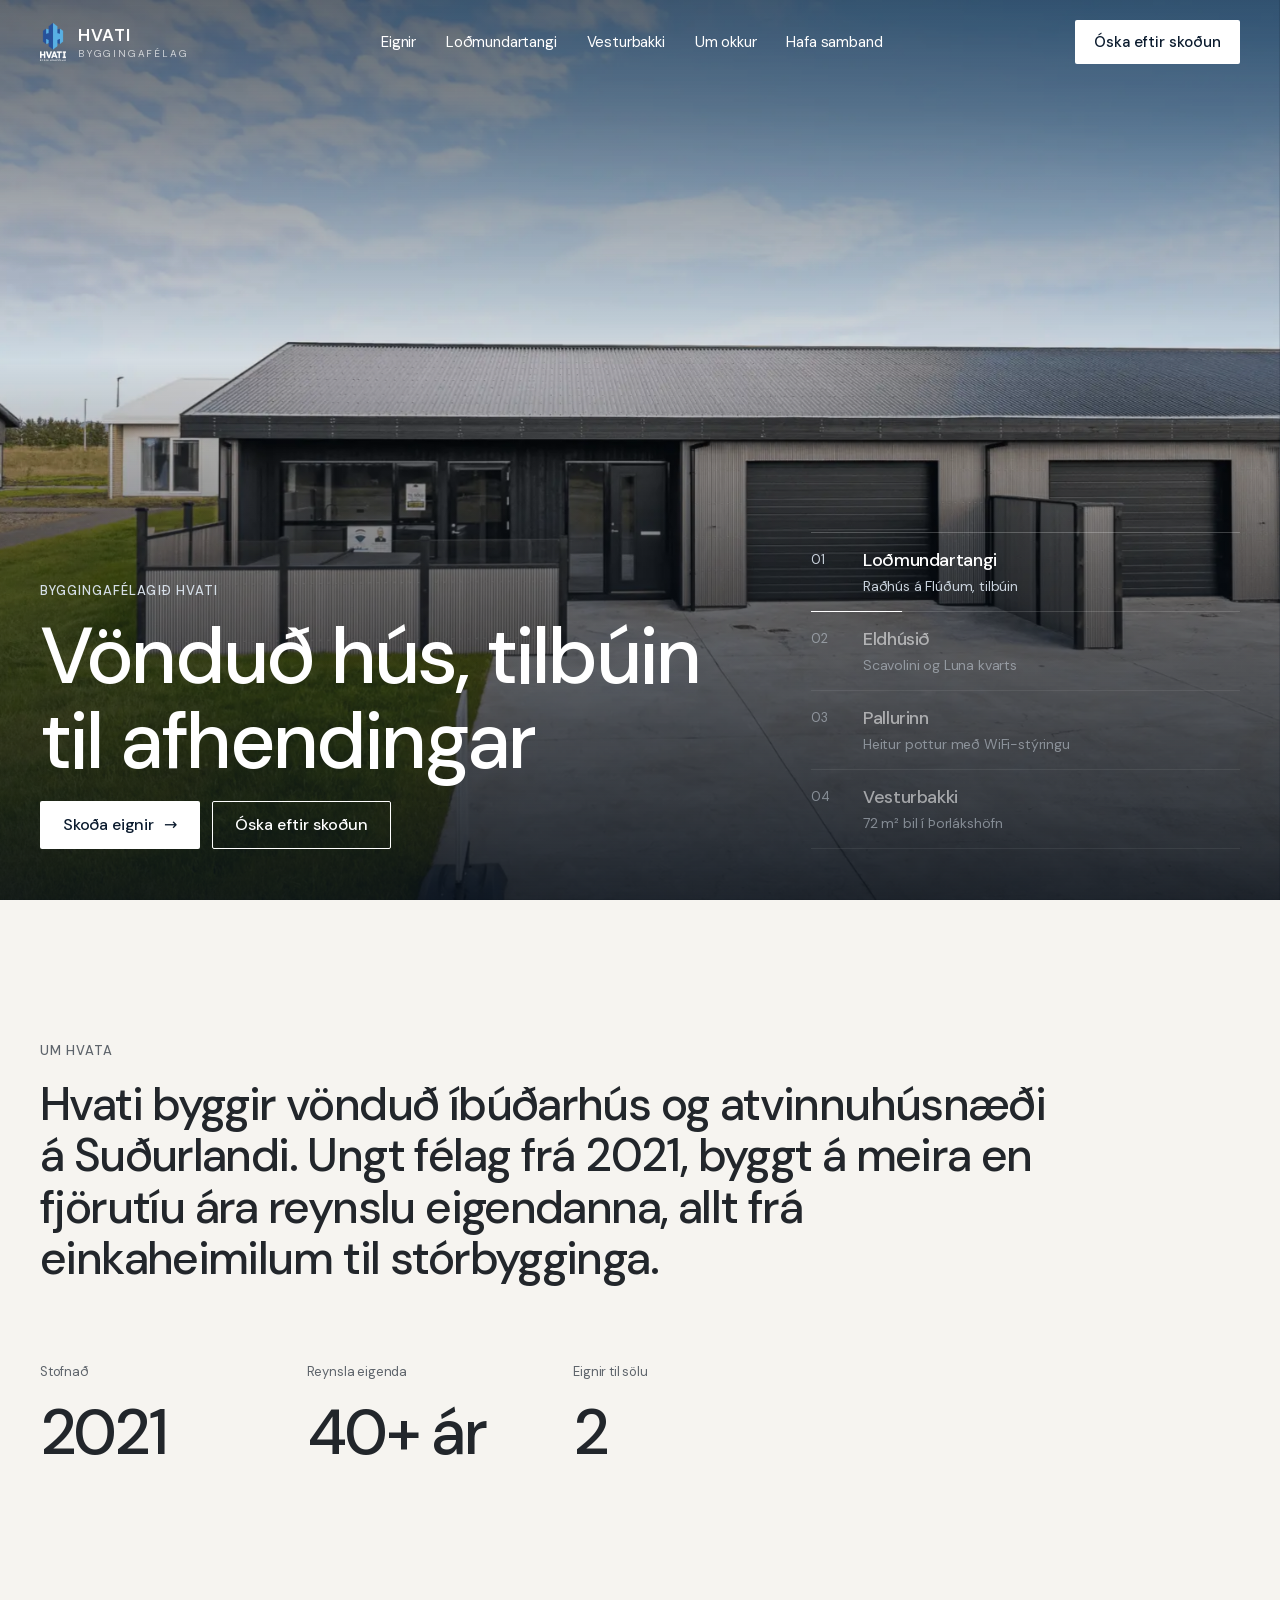
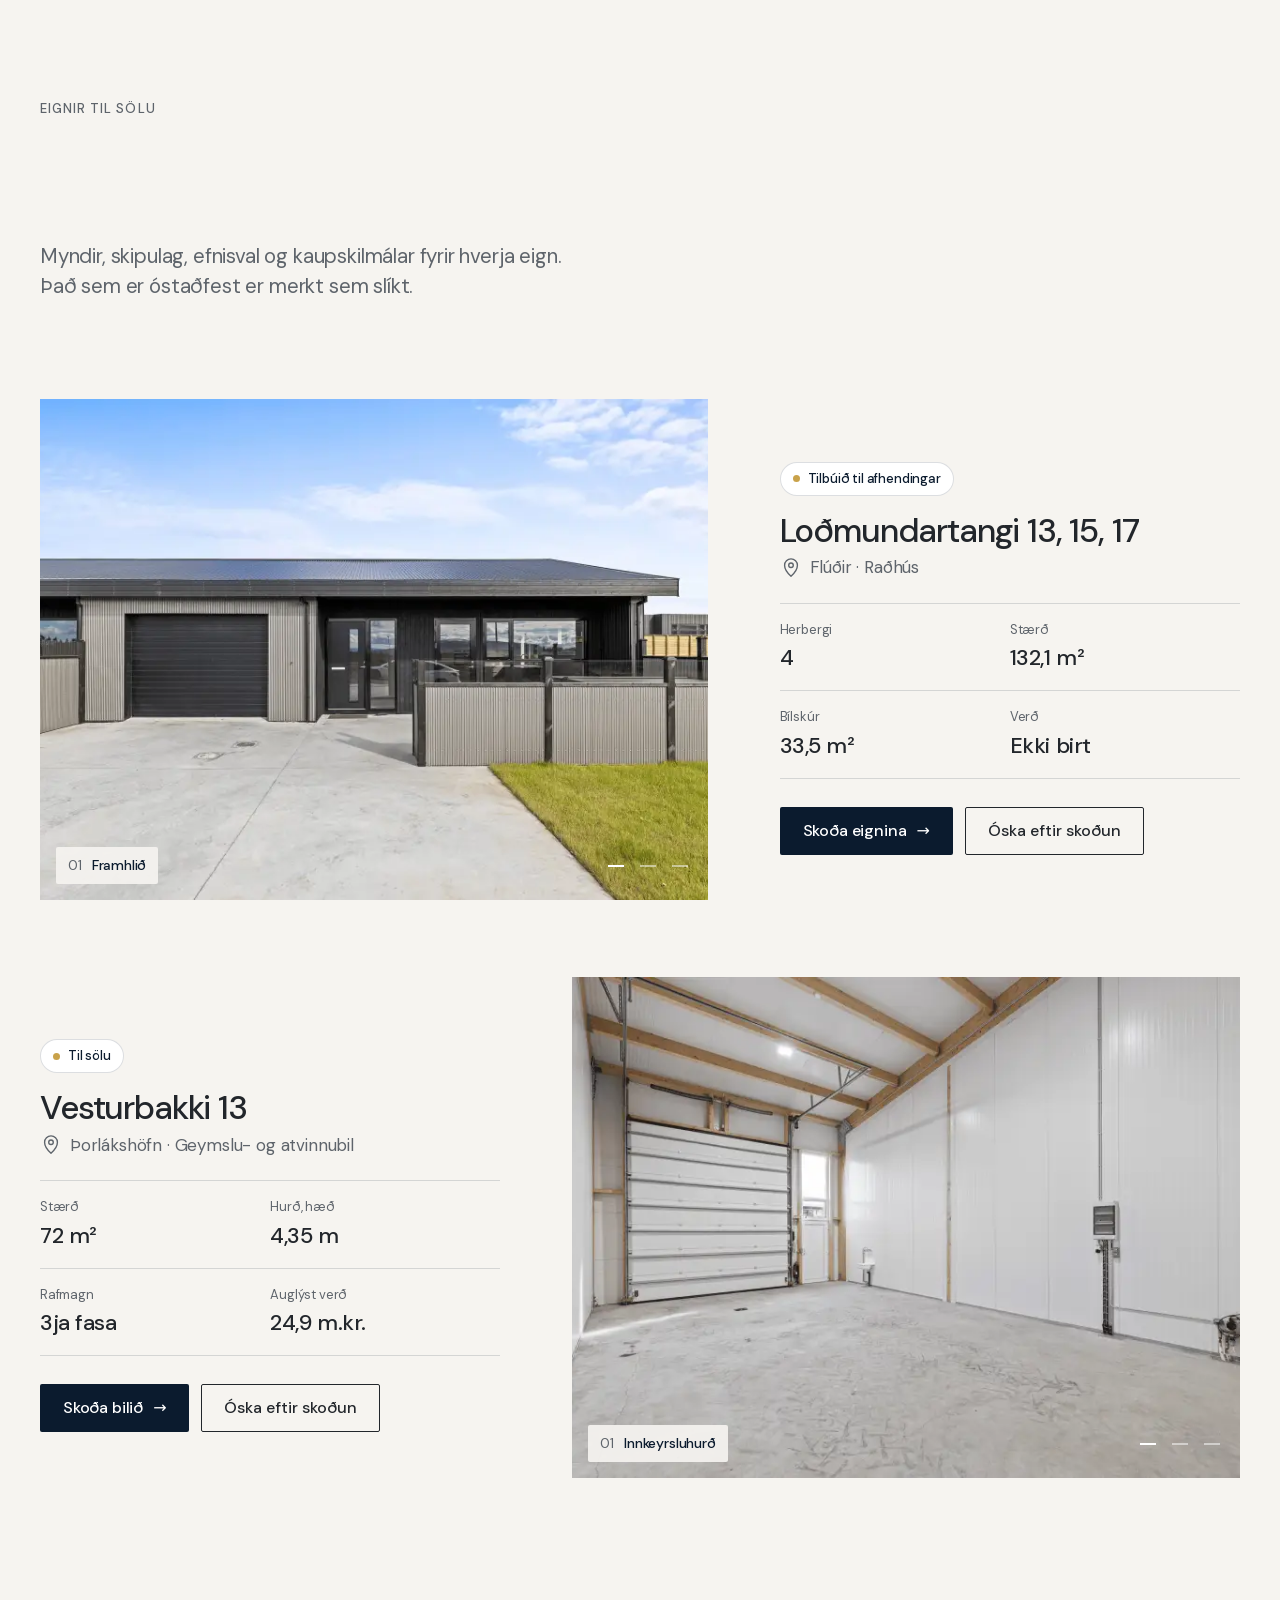
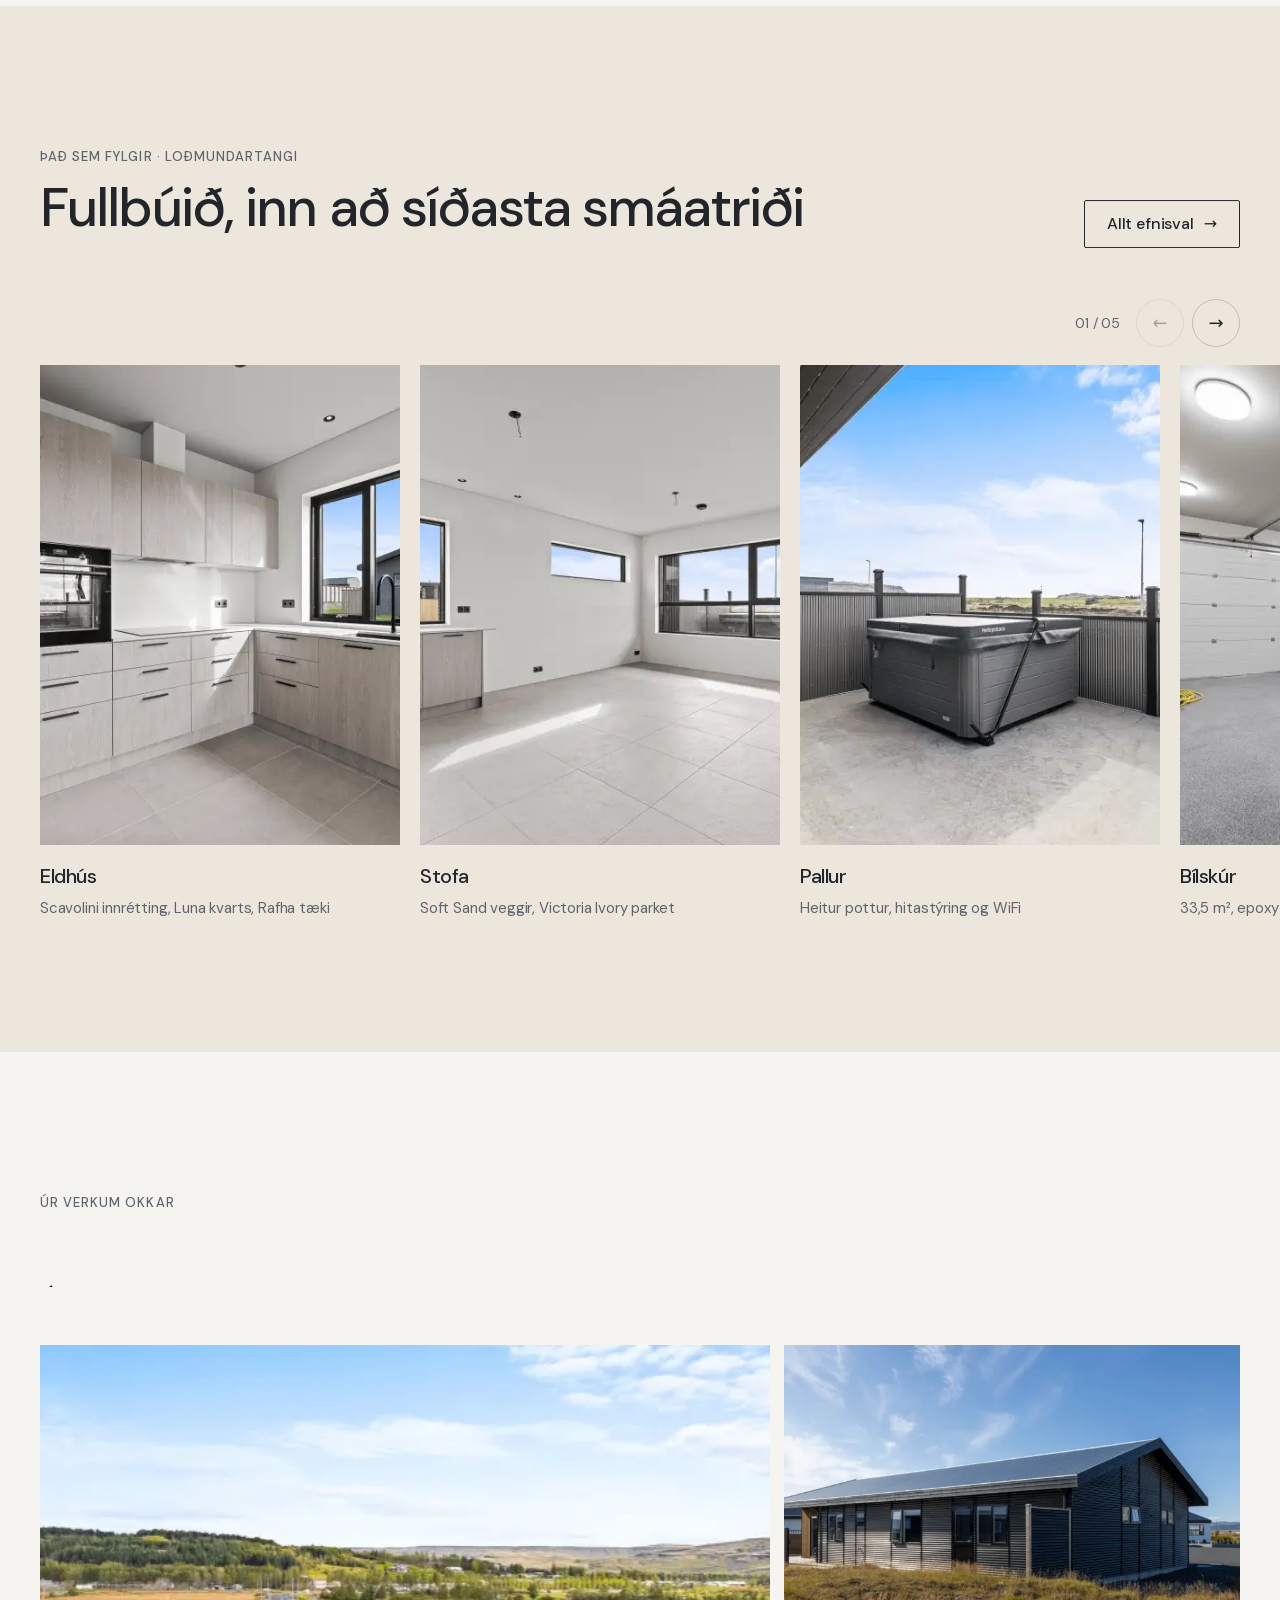
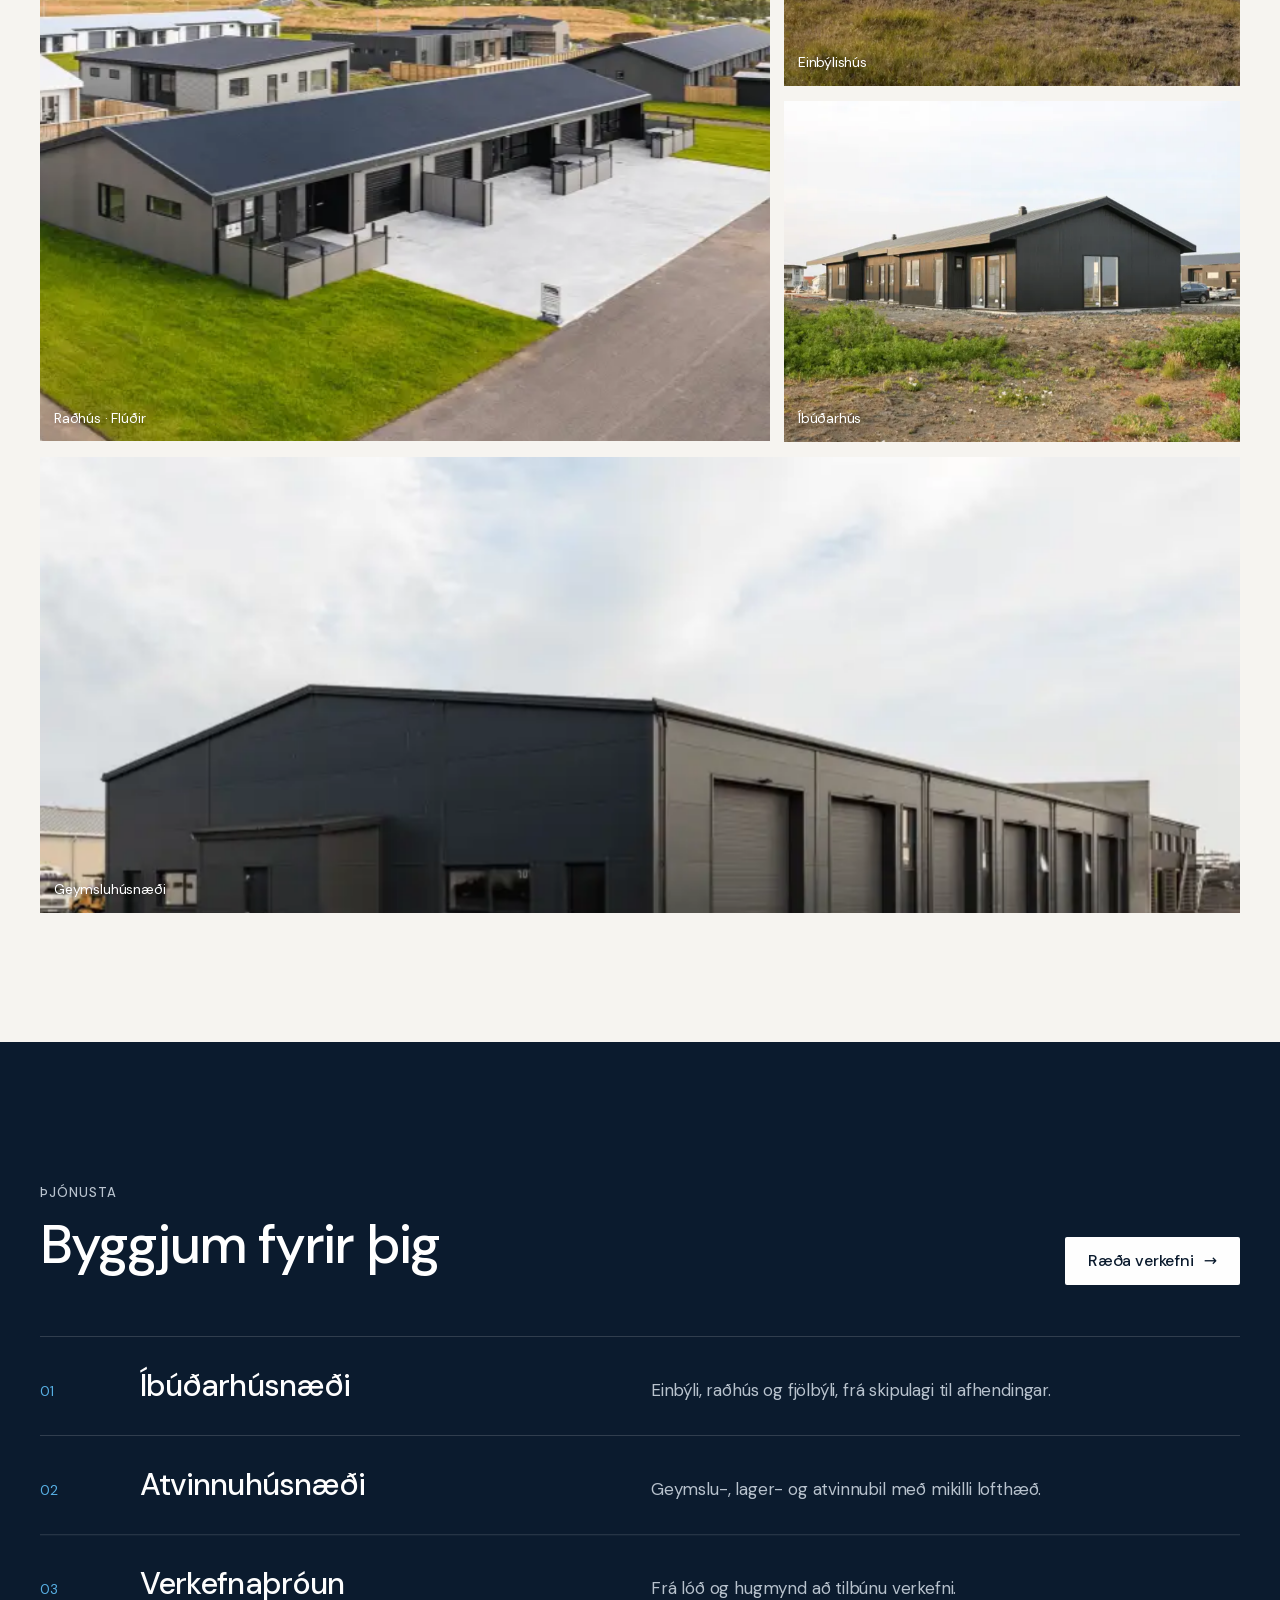
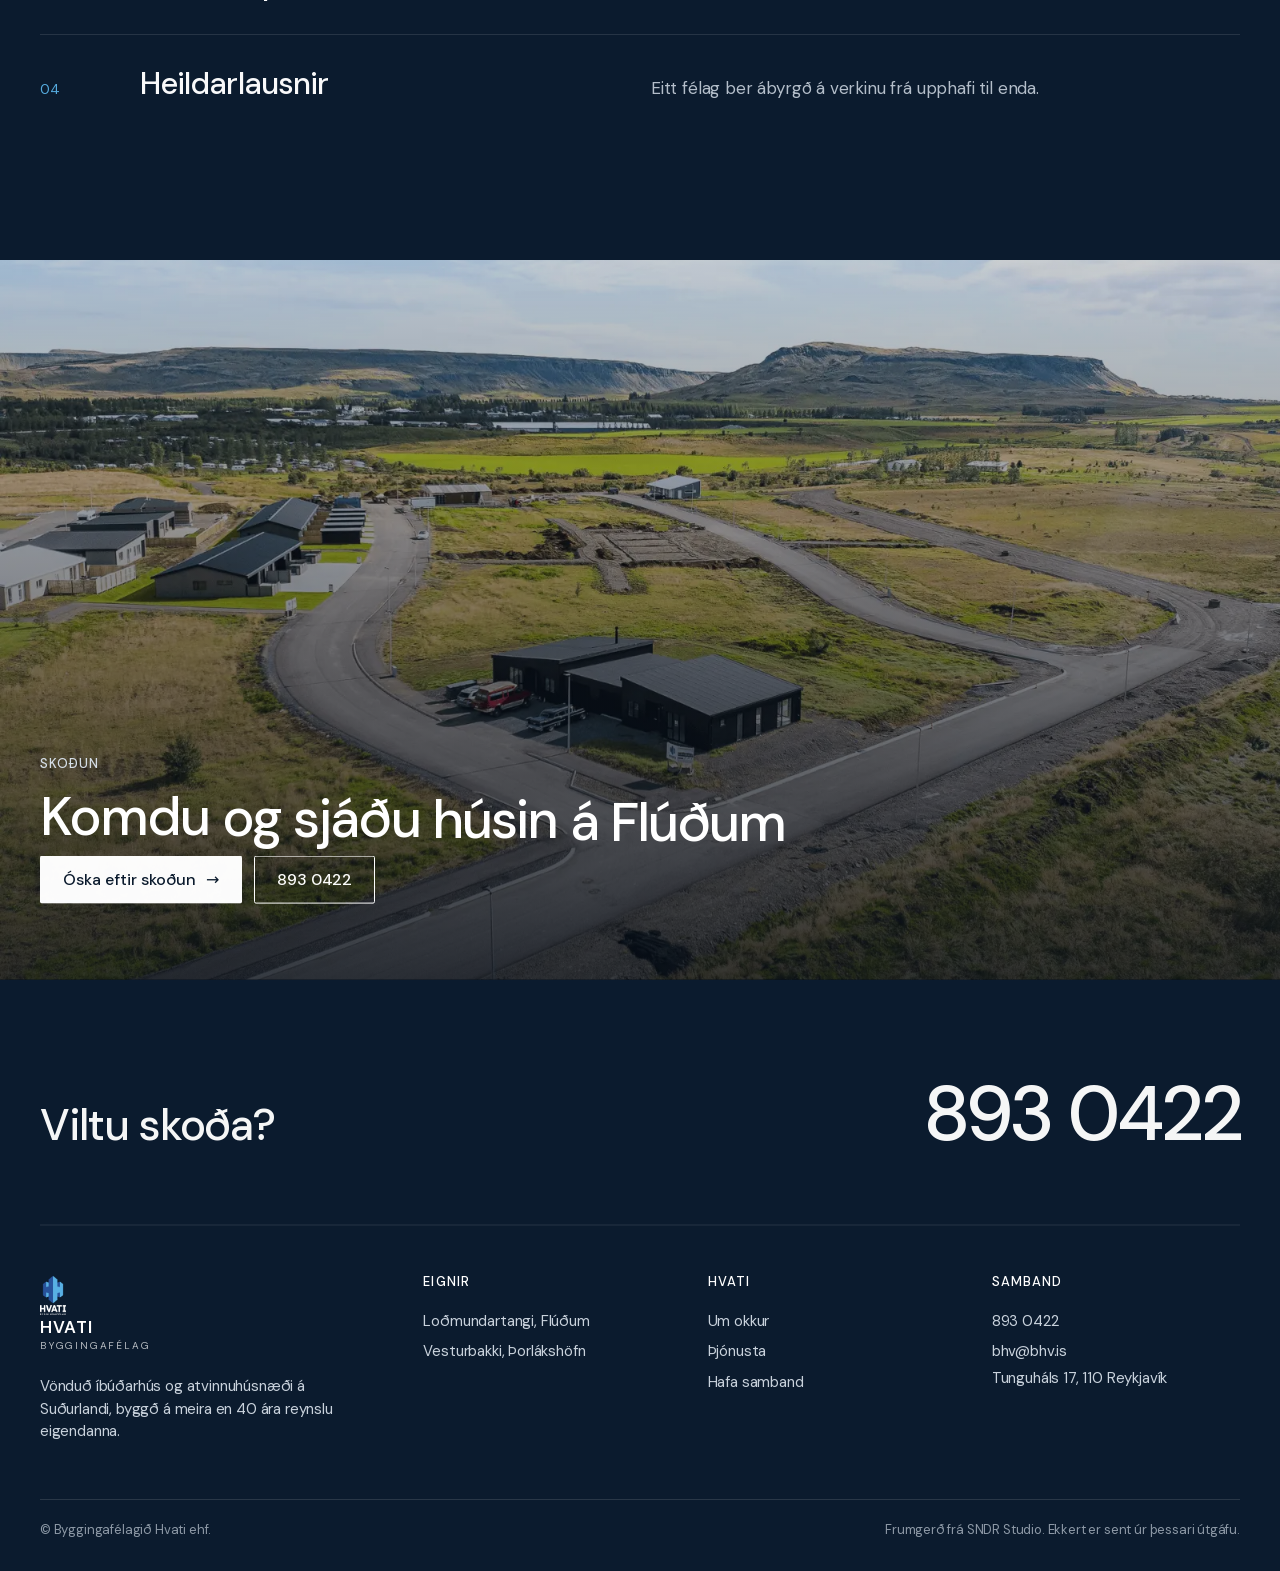
==== commit b98bc5fd: "Deploy 9dbea8c (noindex preview)" ====
--- a/index.html
+++ b/index.html
@@ -18,10 +18,10 @@
     set('key');
   }, true);
 })();</script>
-<link rel="stylesheet" href="assets/site.css">
+<link rel="stylesheet" href="assets/site.css?v=mvscgvnt">
 <script src="assets/vendor/gsap.min.js" defer></script>
 <script src="assets/vendor/ScrollTrigger.min.js" defer></script>
-<script src="assets/site.js" defer></script>
+<script src="assets/site.js?v=mvscgvnt" defer></script>
 </head>
 <body>
 <a class="skip" href="#main">Fara í efni</a>
--- a/assets/site.css
+++ b/assets/site.css
@@ -487,3 +487,11 @@
 .hvs__stage{z-index:0}
 .hvs__shade{z-index:1;background:linear-gradient(0deg,rgba(6,14,24,.88) 0%,rgba(6,14,24,.5) 36%,rgba(6,14,24,.12) 60%,rgba(6,14,24,.5) 88%,rgba(6,14,24,.62) 100%)}
 .hvs__content{z-index:2}
+@media (max-width:639px){
+  .unit > button{grid-template-columns:1fr 32px;grid-template-areas:"t pm" "s pm";row-gap:8px;padding:16px 0}
+  .unit__n{display:none}
+  .unit > button > span:nth-child(2){grid-area:t}
+  .unit > button .status{grid-area:s;justify-self:start}
+  .unit > button .pm{grid-area:pm}
+}
+.status{white-space:nowrap}
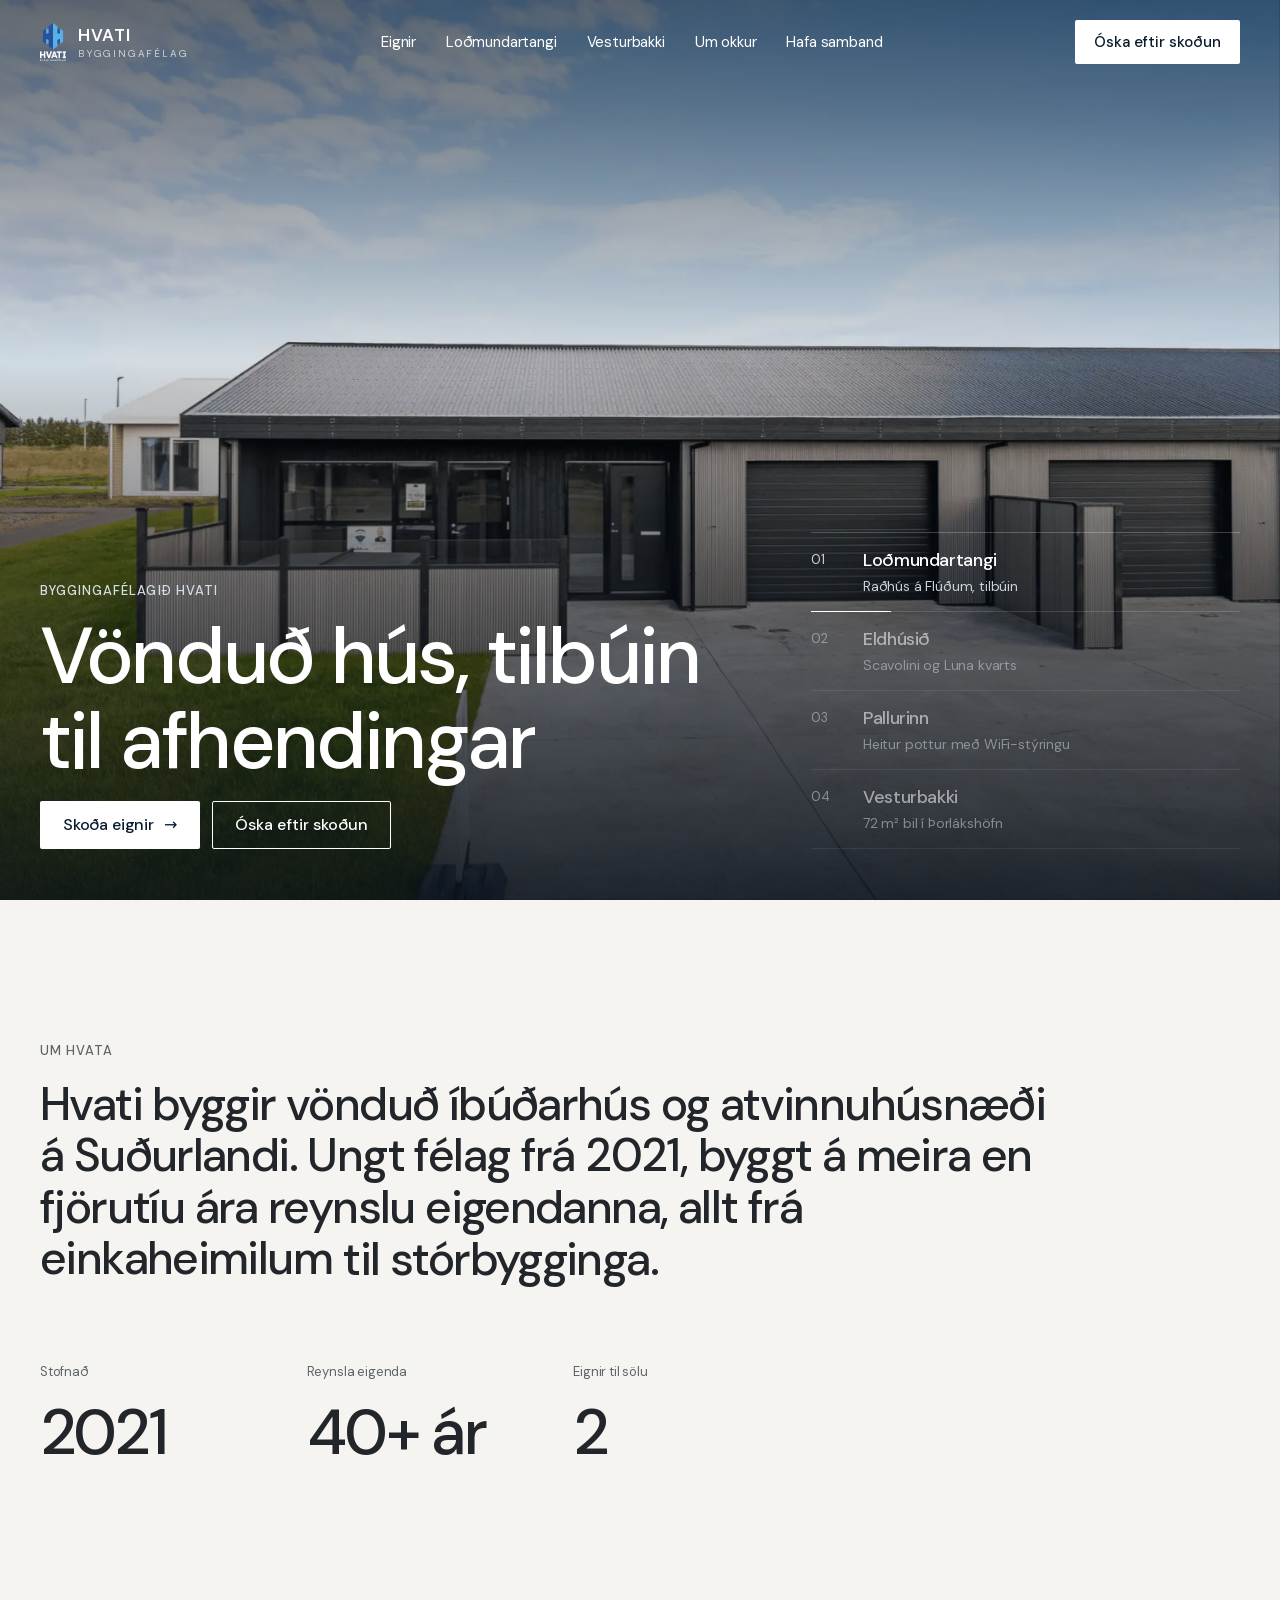
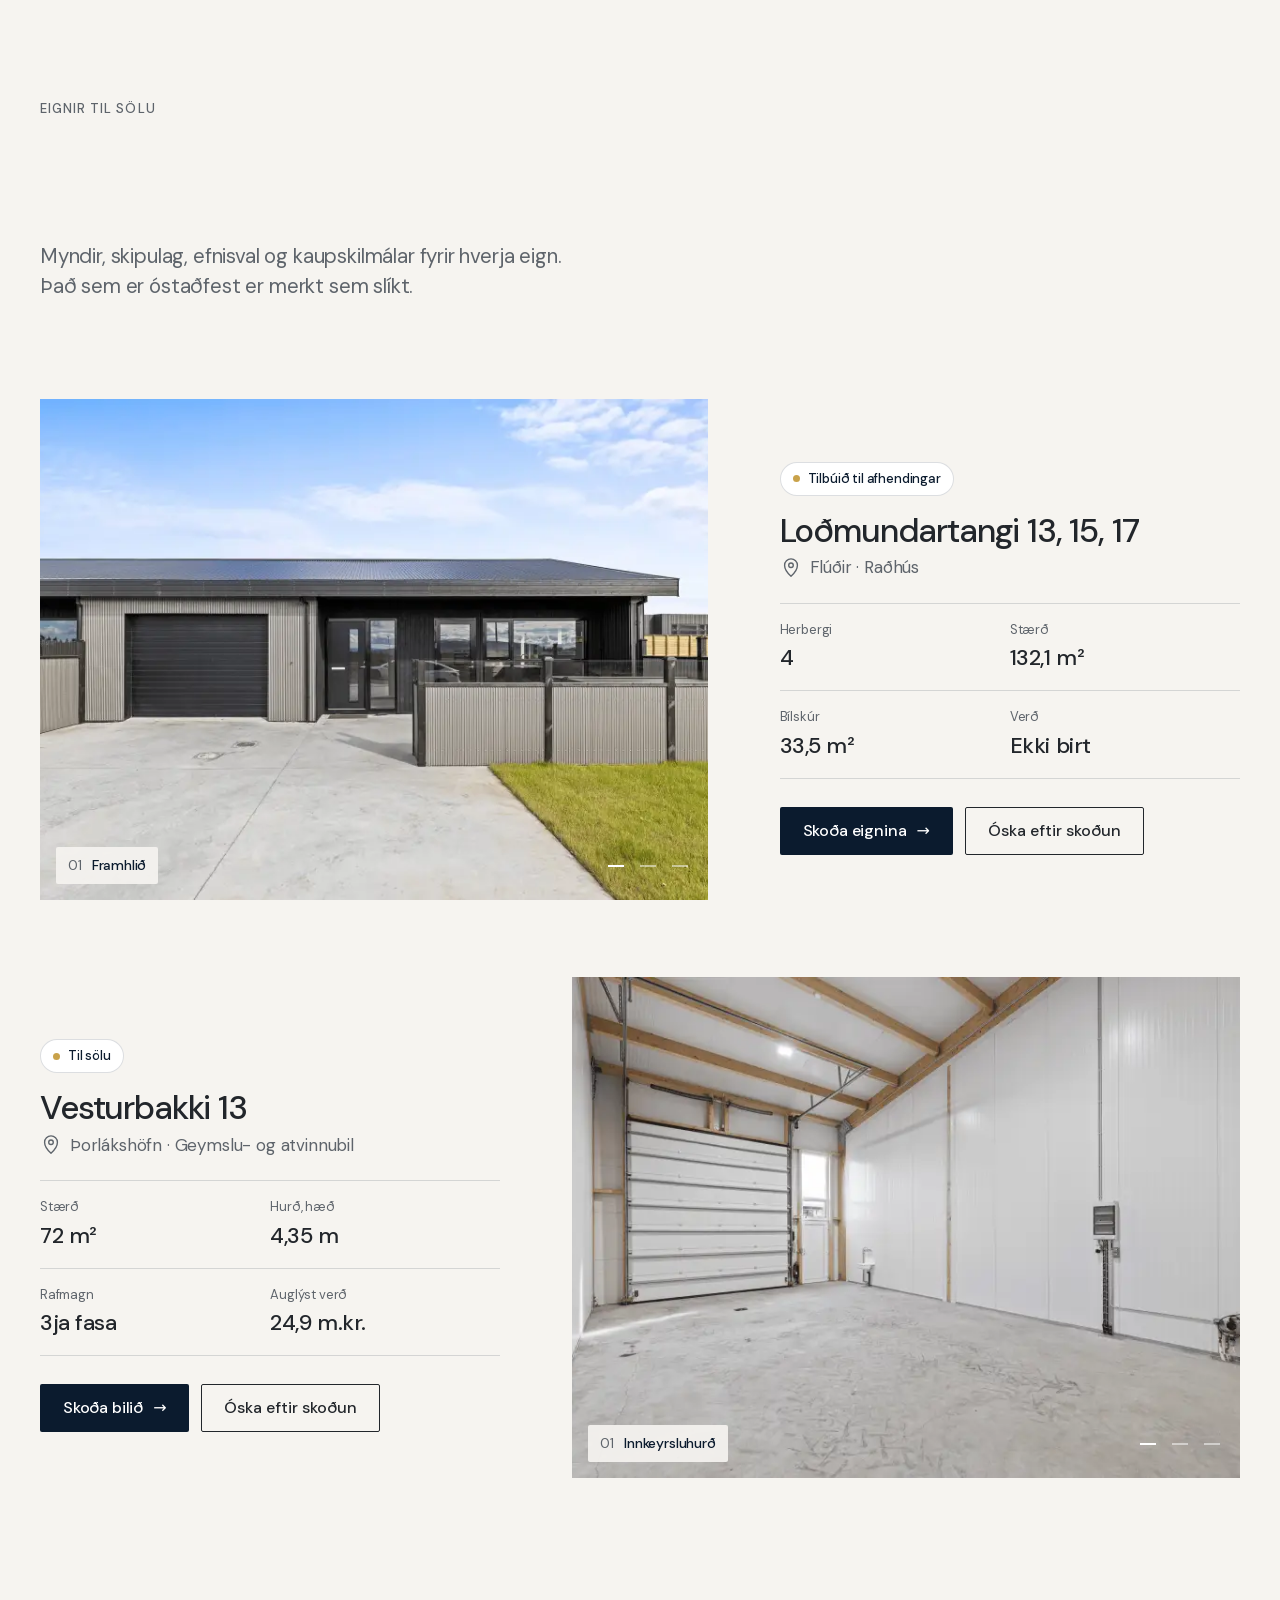
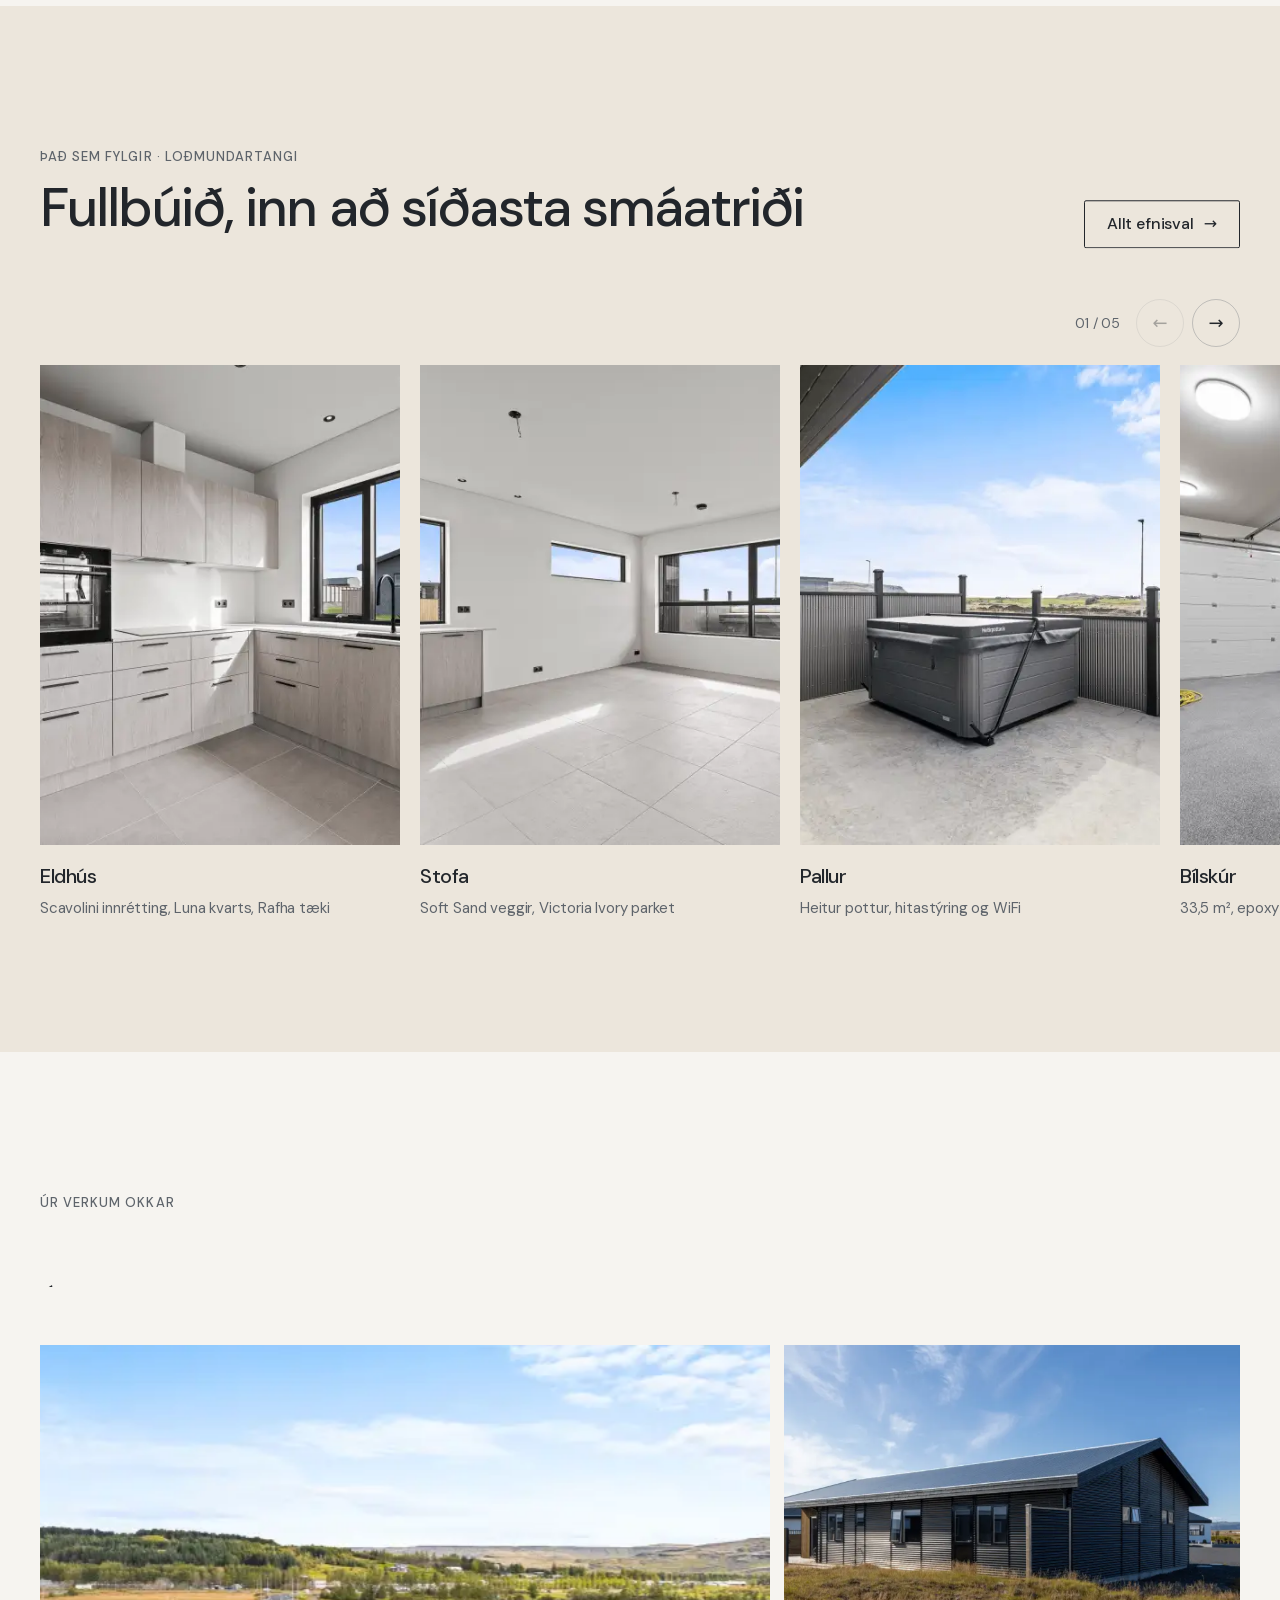
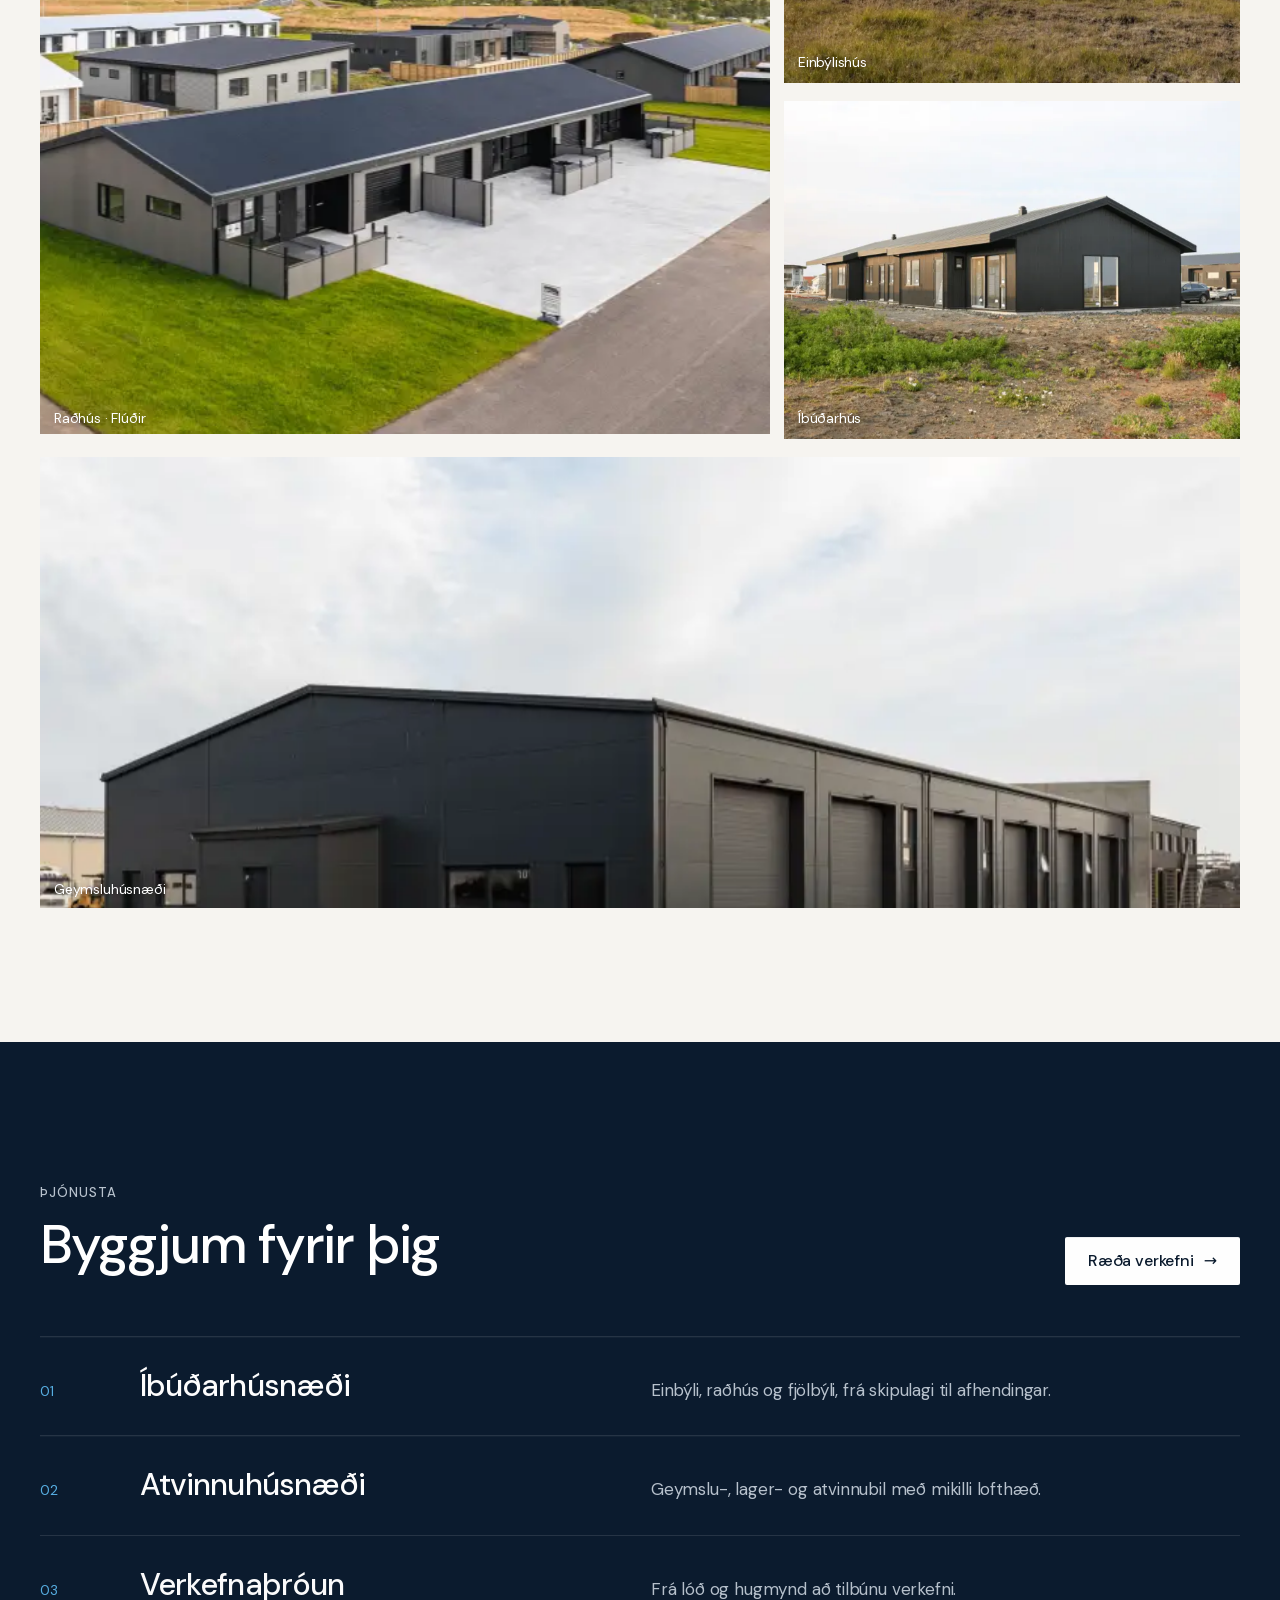
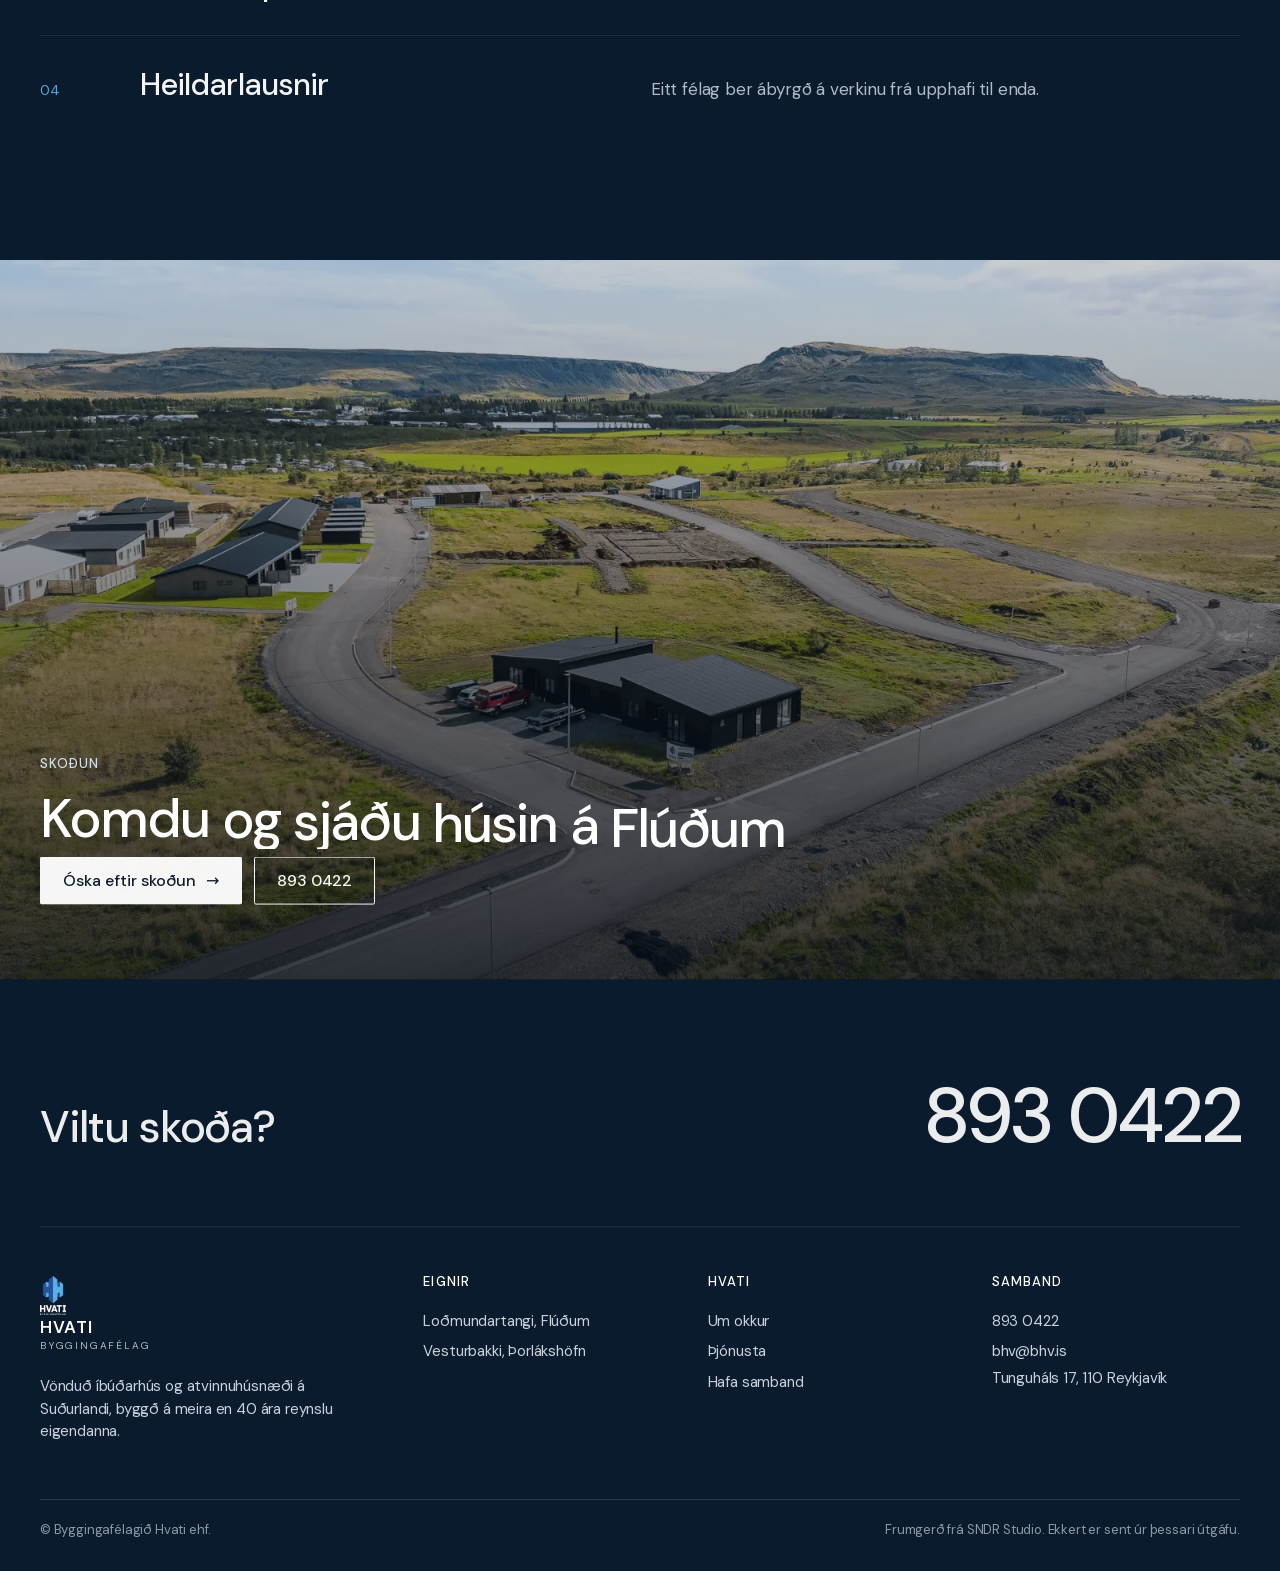
==== commit d2f0dd8c: "Deploy 89d1639 (noindex preview)" ====
--- a/index.html
+++ b/index.html
@@ -18,10 +18,10 @@
     set('key');
   }, true);
 })();</script>
-<link rel="stylesheet" href="assets/site.css?v=mvscgvnt">
+<link rel="stylesheet" href="assets/site.css?v=mvsci8st">
 <script src="assets/vendor/gsap.min.js" defer></script>
 <script src="assets/vendor/ScrollTrigger.min.js" defer></script>
-<script src="assets/site.js?v=mvscgvnt" defer></script>
+<script src="assets/site.js?v=mvsci8st" defer></script>
 </head>
 <body>
 <a class="skip" href="#main">Fara í efni</a>
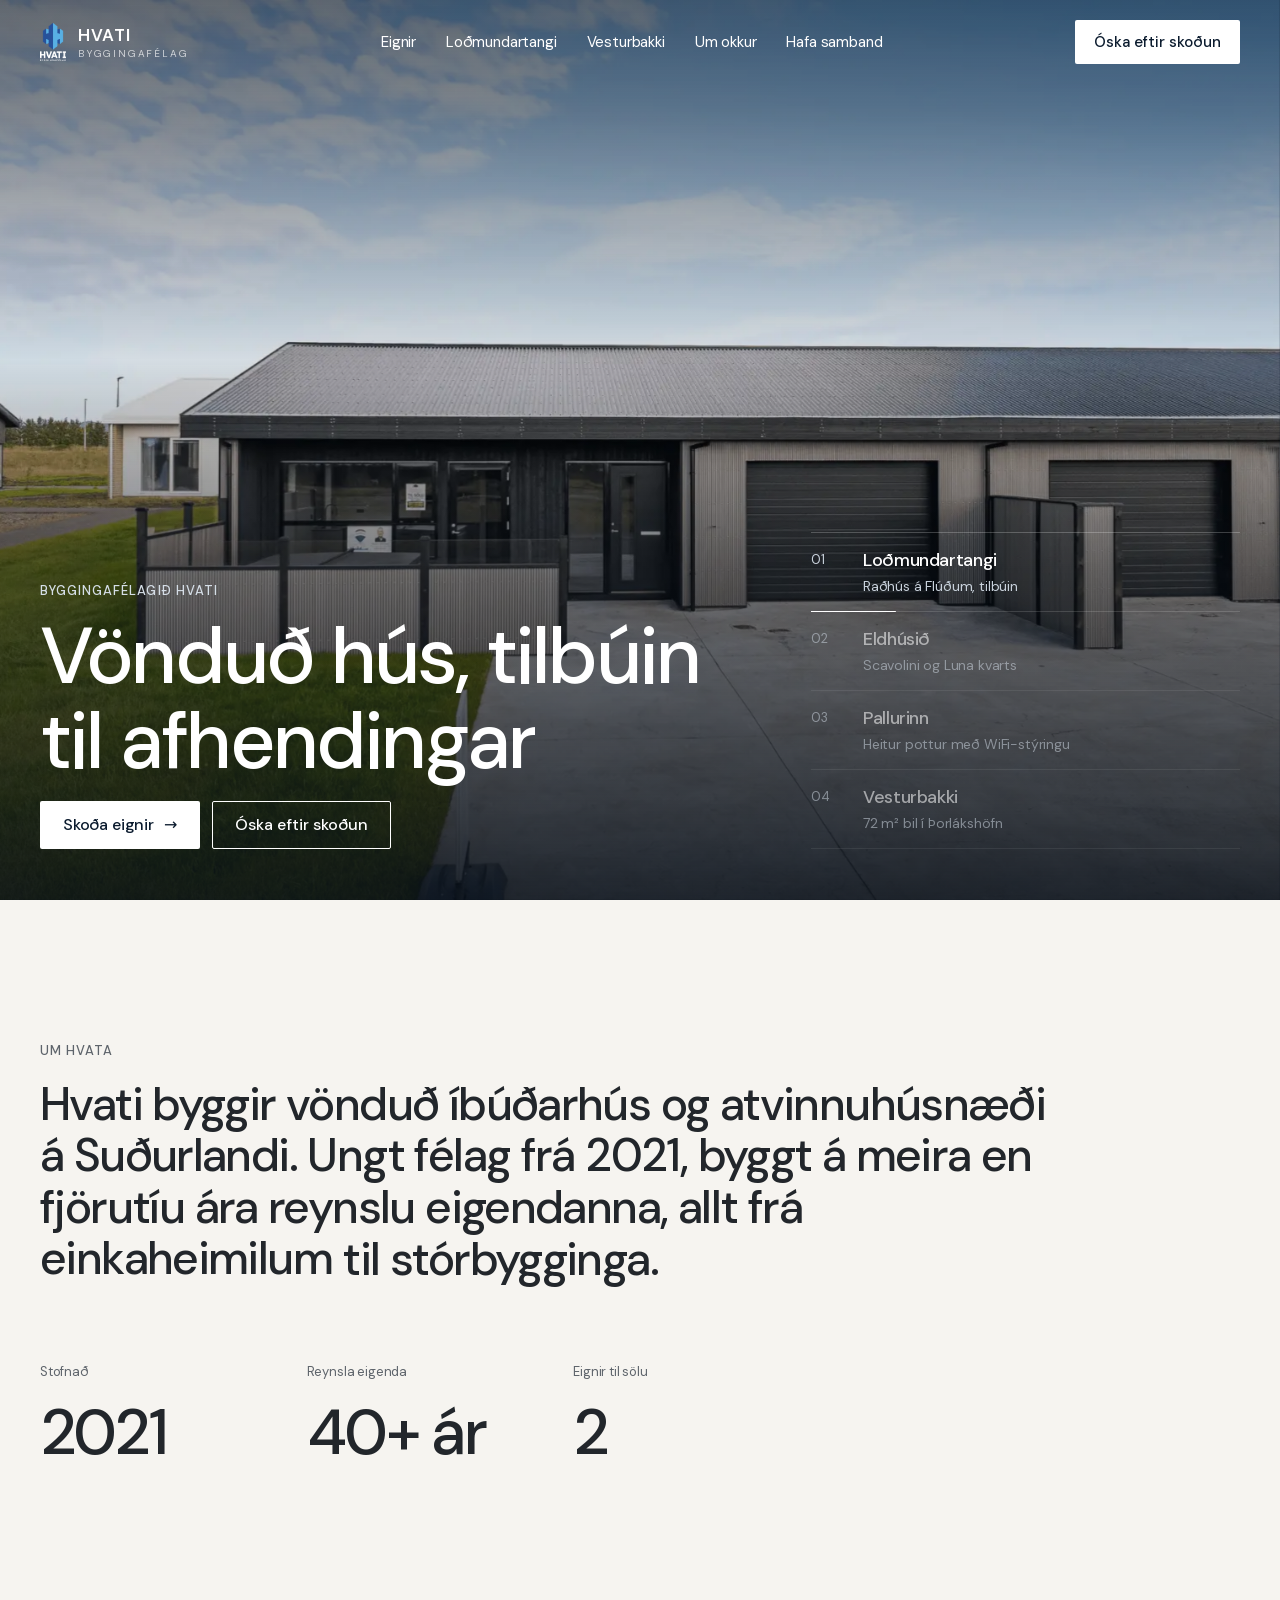
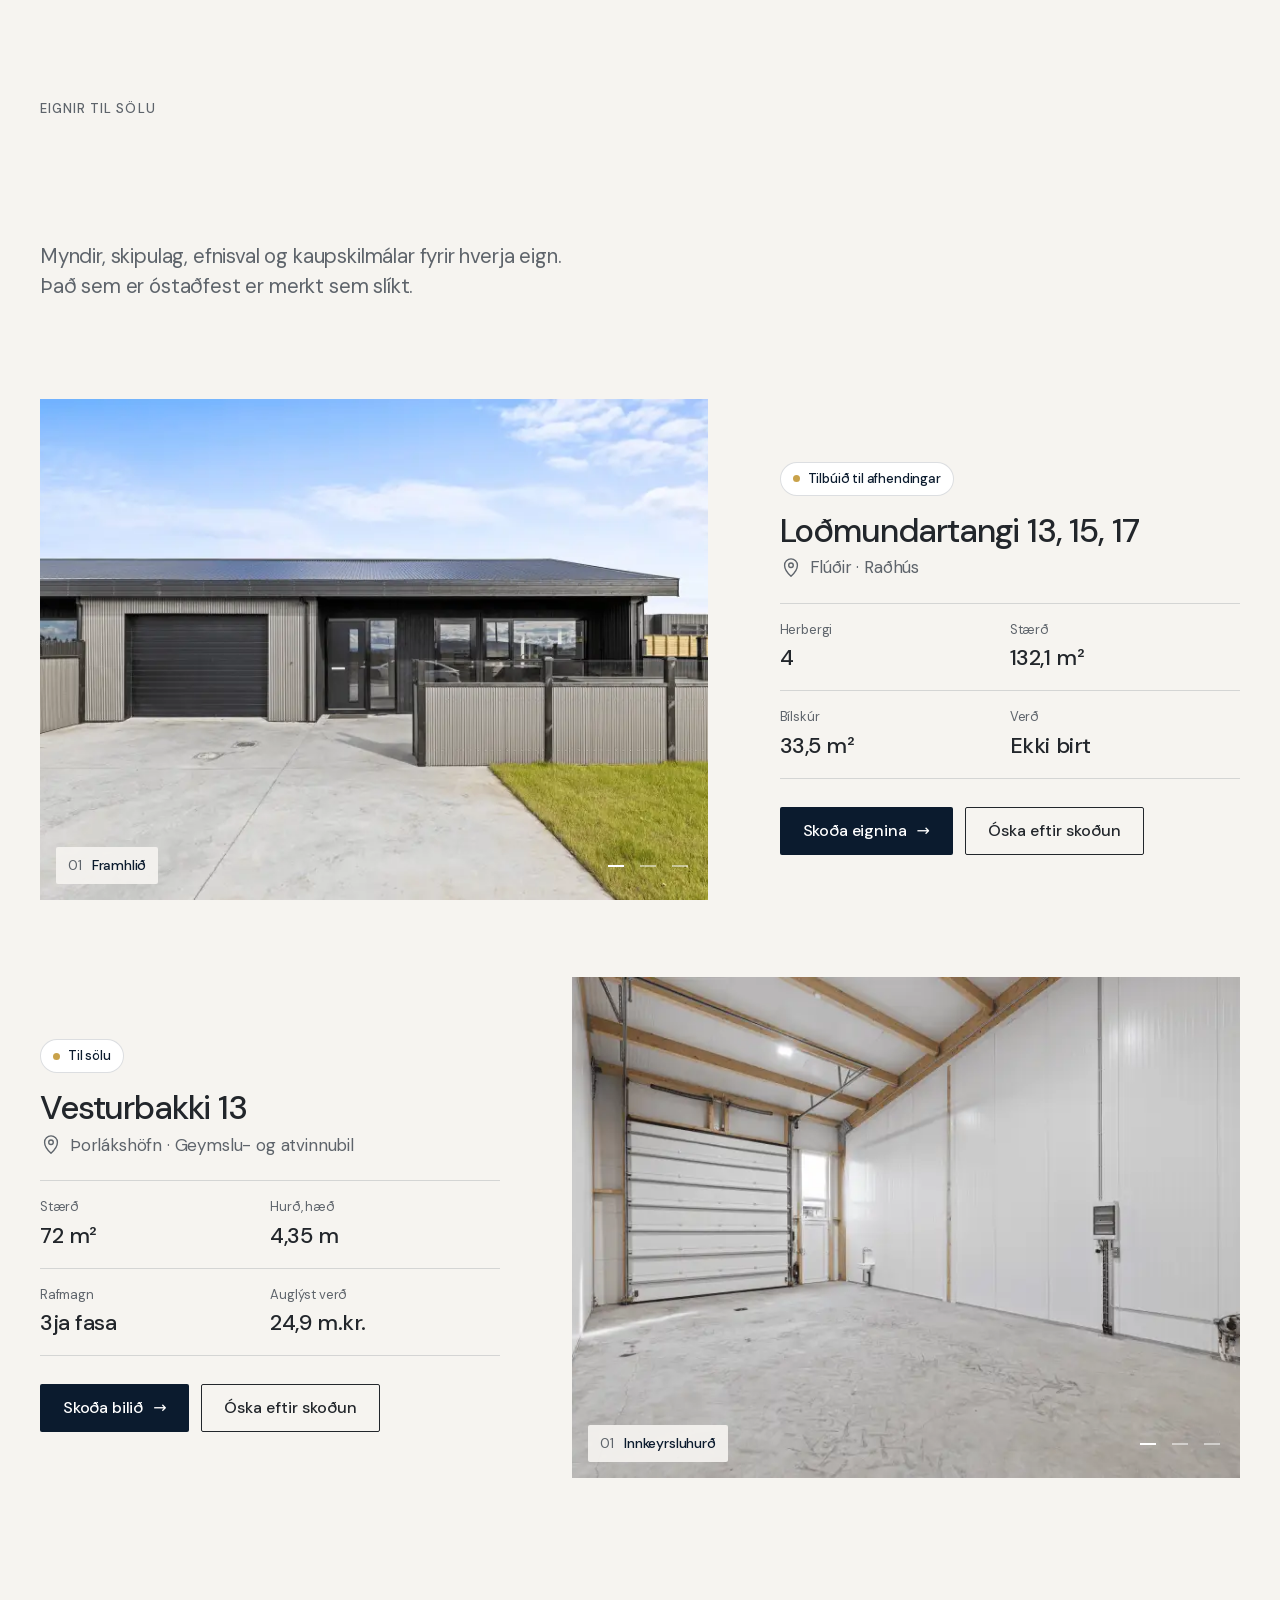
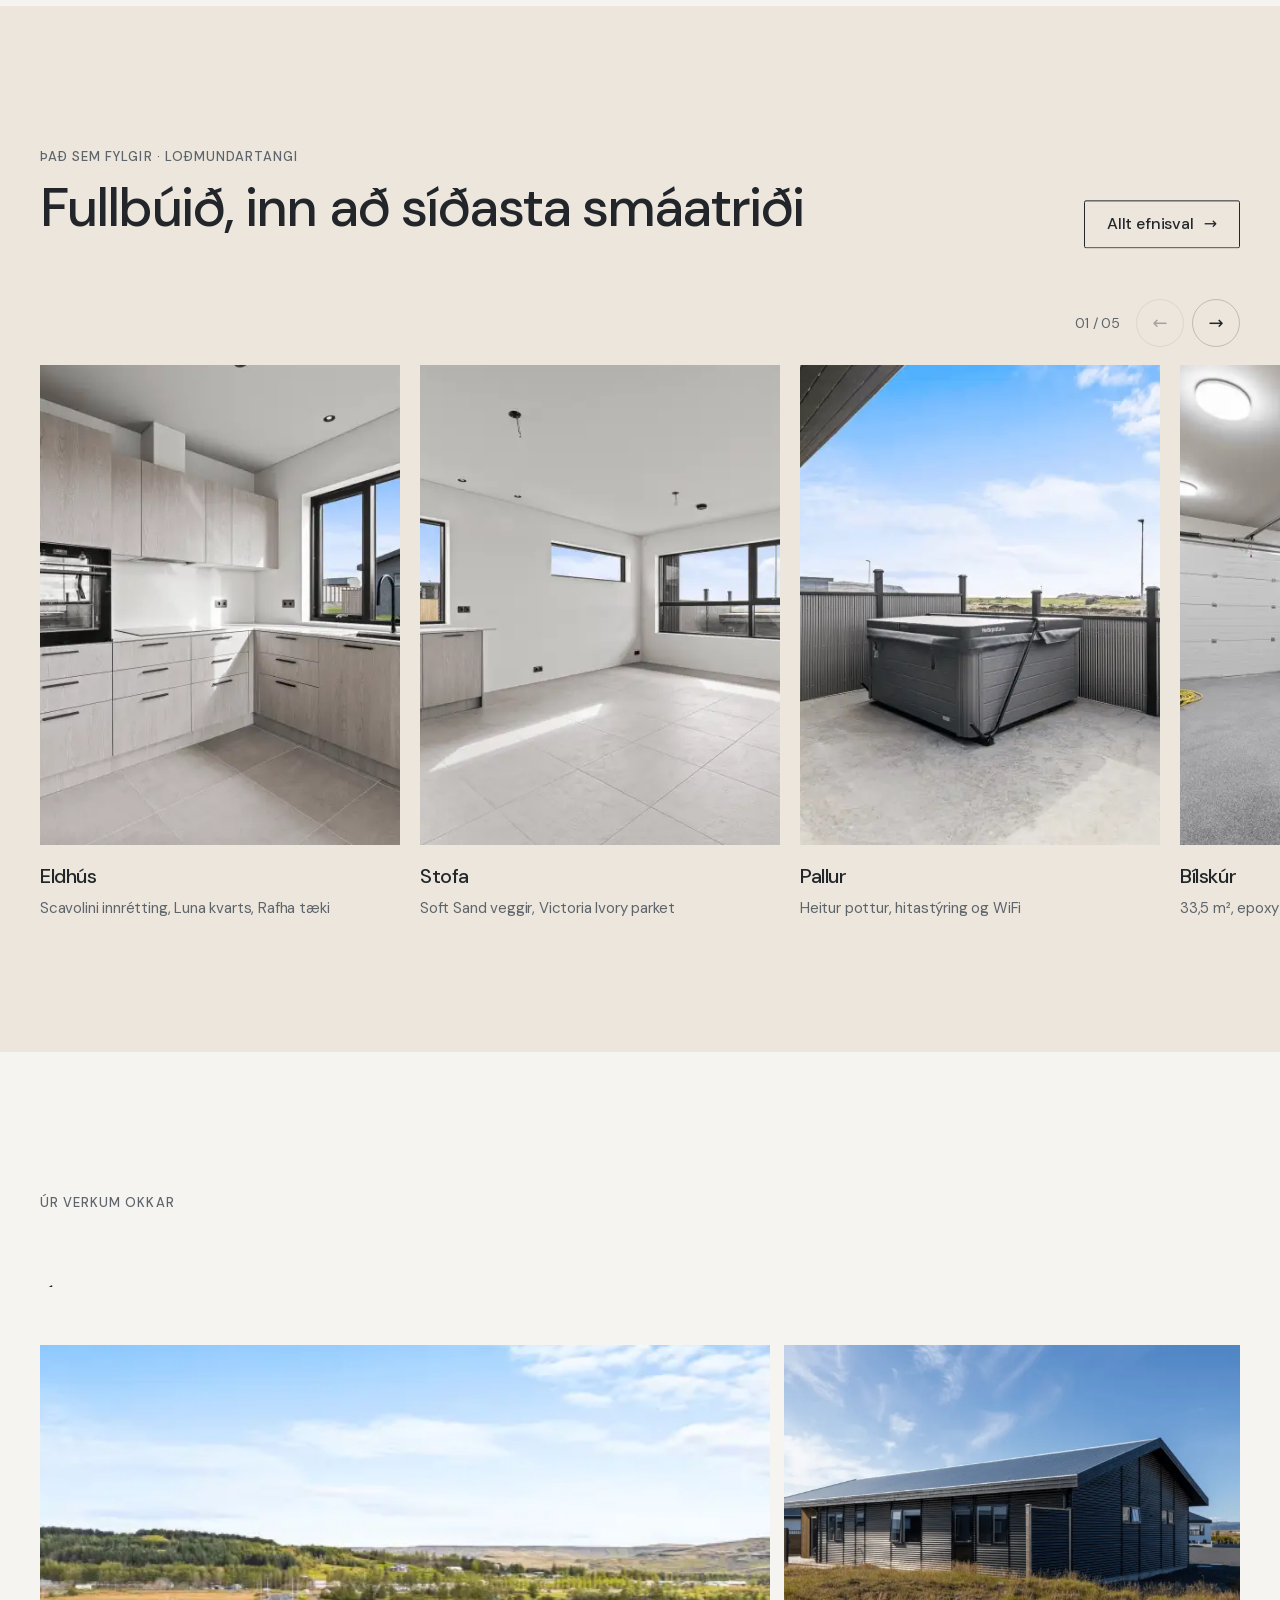
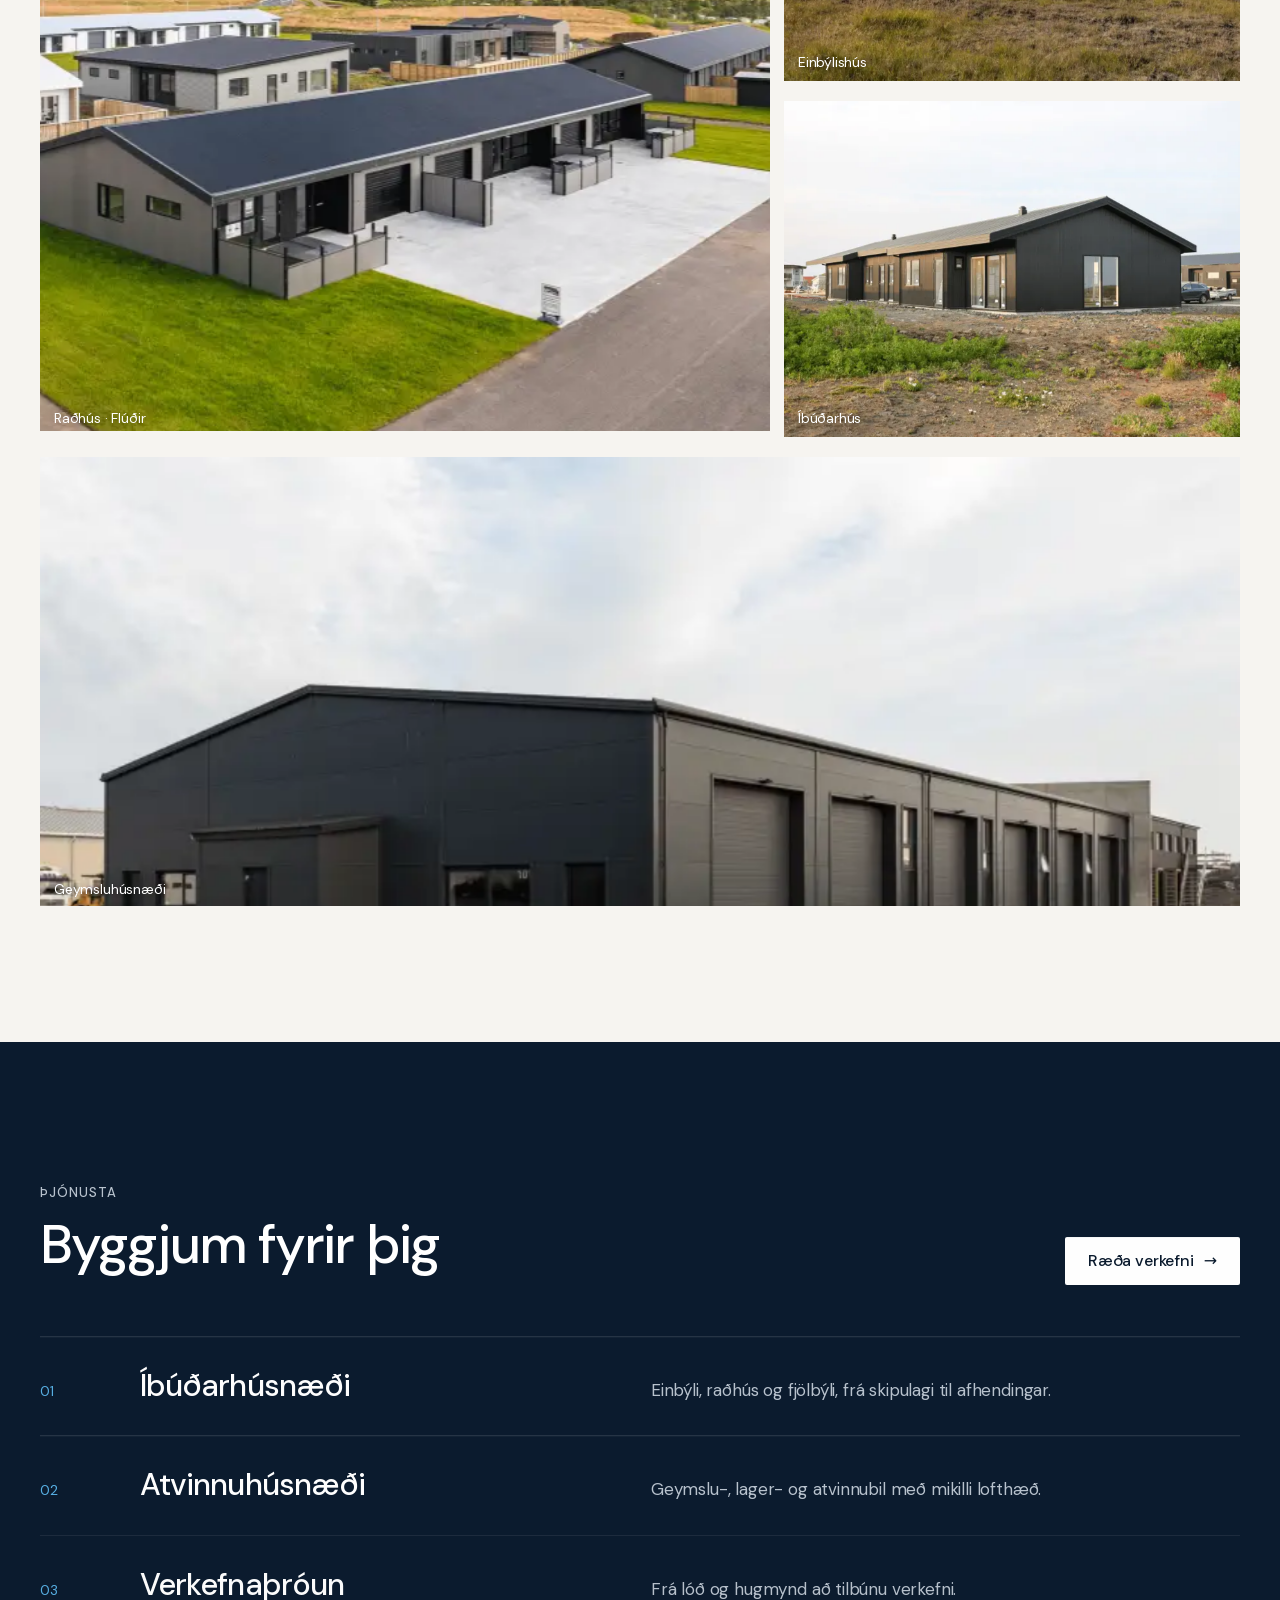
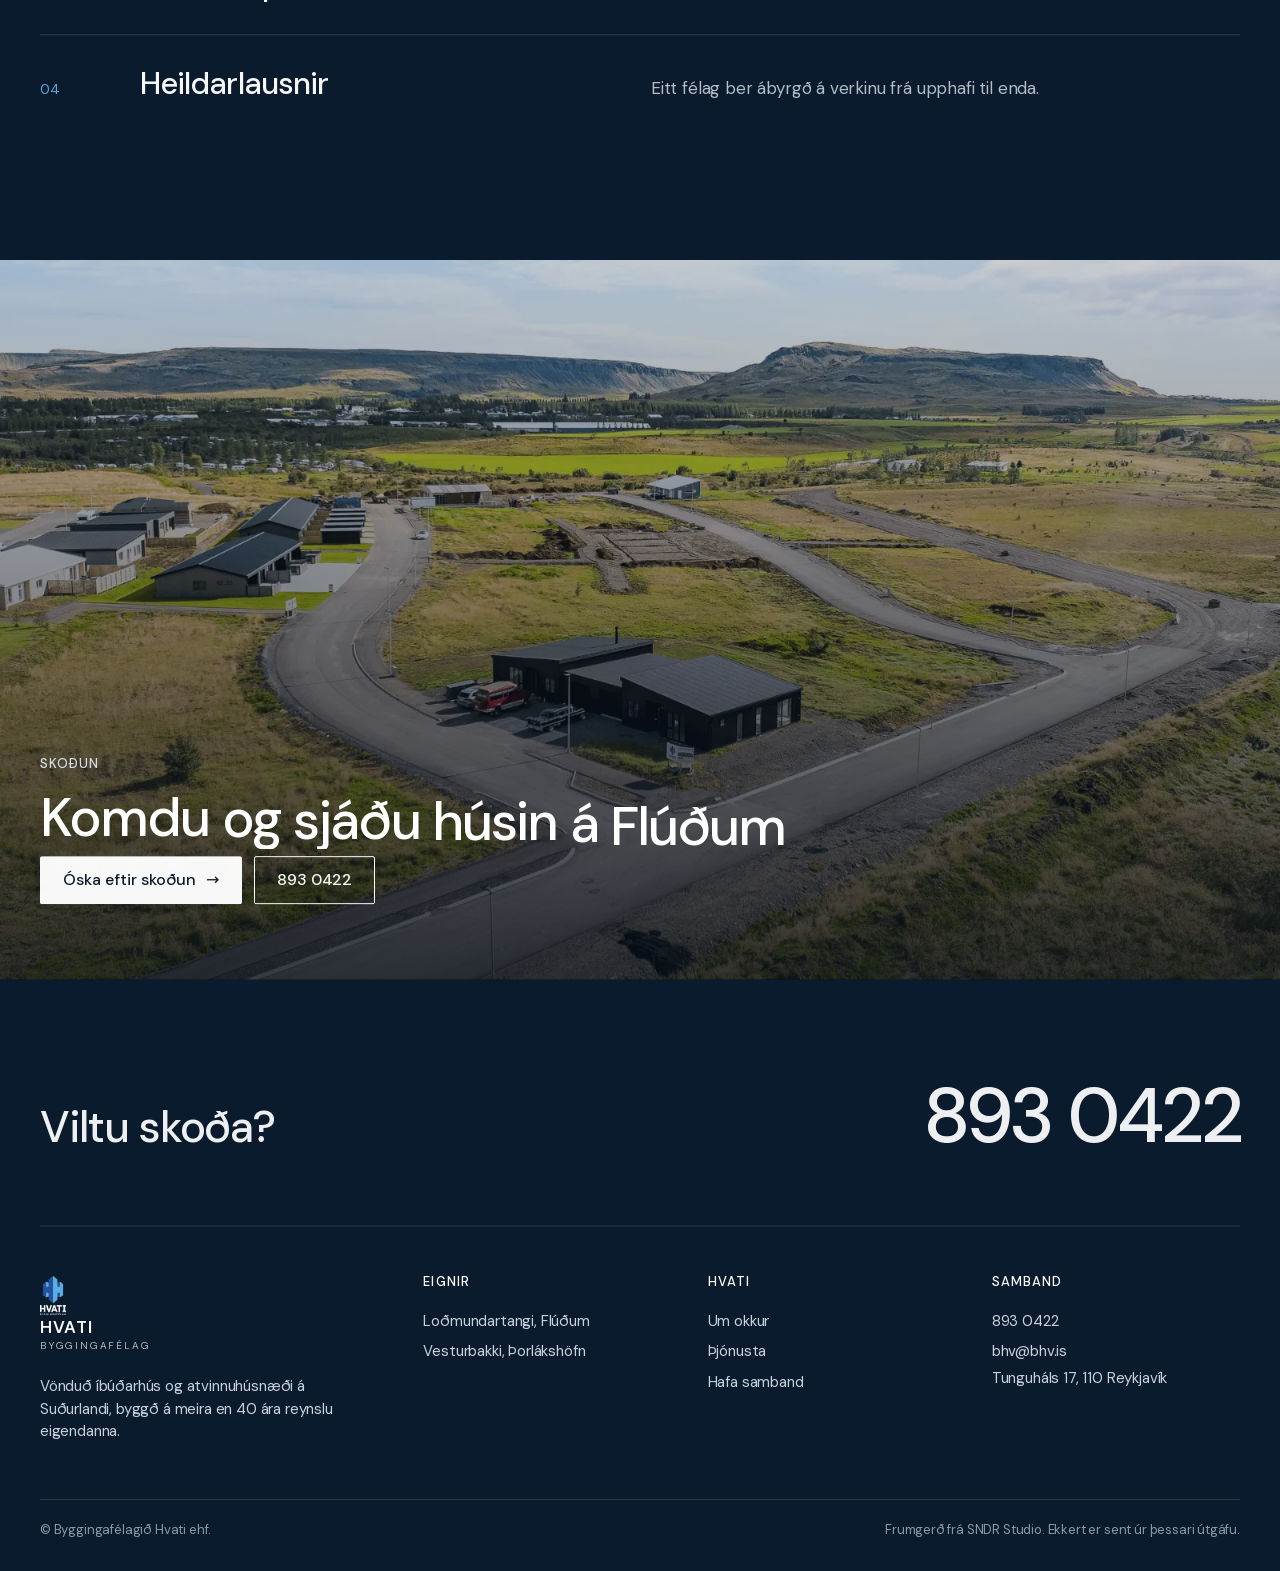
==== commit 92998a4d: "Own favicon on every page (32/48 PNG + apple-touch-icon from the brand's own mark) Co-Authored-By: C" ====
--- a/index.html
+++ b/index.html
@@ -22,6 +22,7 @@
 <script src="assets/vendor/gsap.min.js" defer></script>
 <script src="assets/vendor/ScrollTrigger.min.js" defer></script>
 <script src="assets/site.js?v=mvsci8st" defer></script>
+<link rel="apple-touch-icon" sizes="180x180" href="icons/apple-touch-icon.png">
 </head>
 <body>
 <a class="skip" href="#main">Fara í efni</a>
